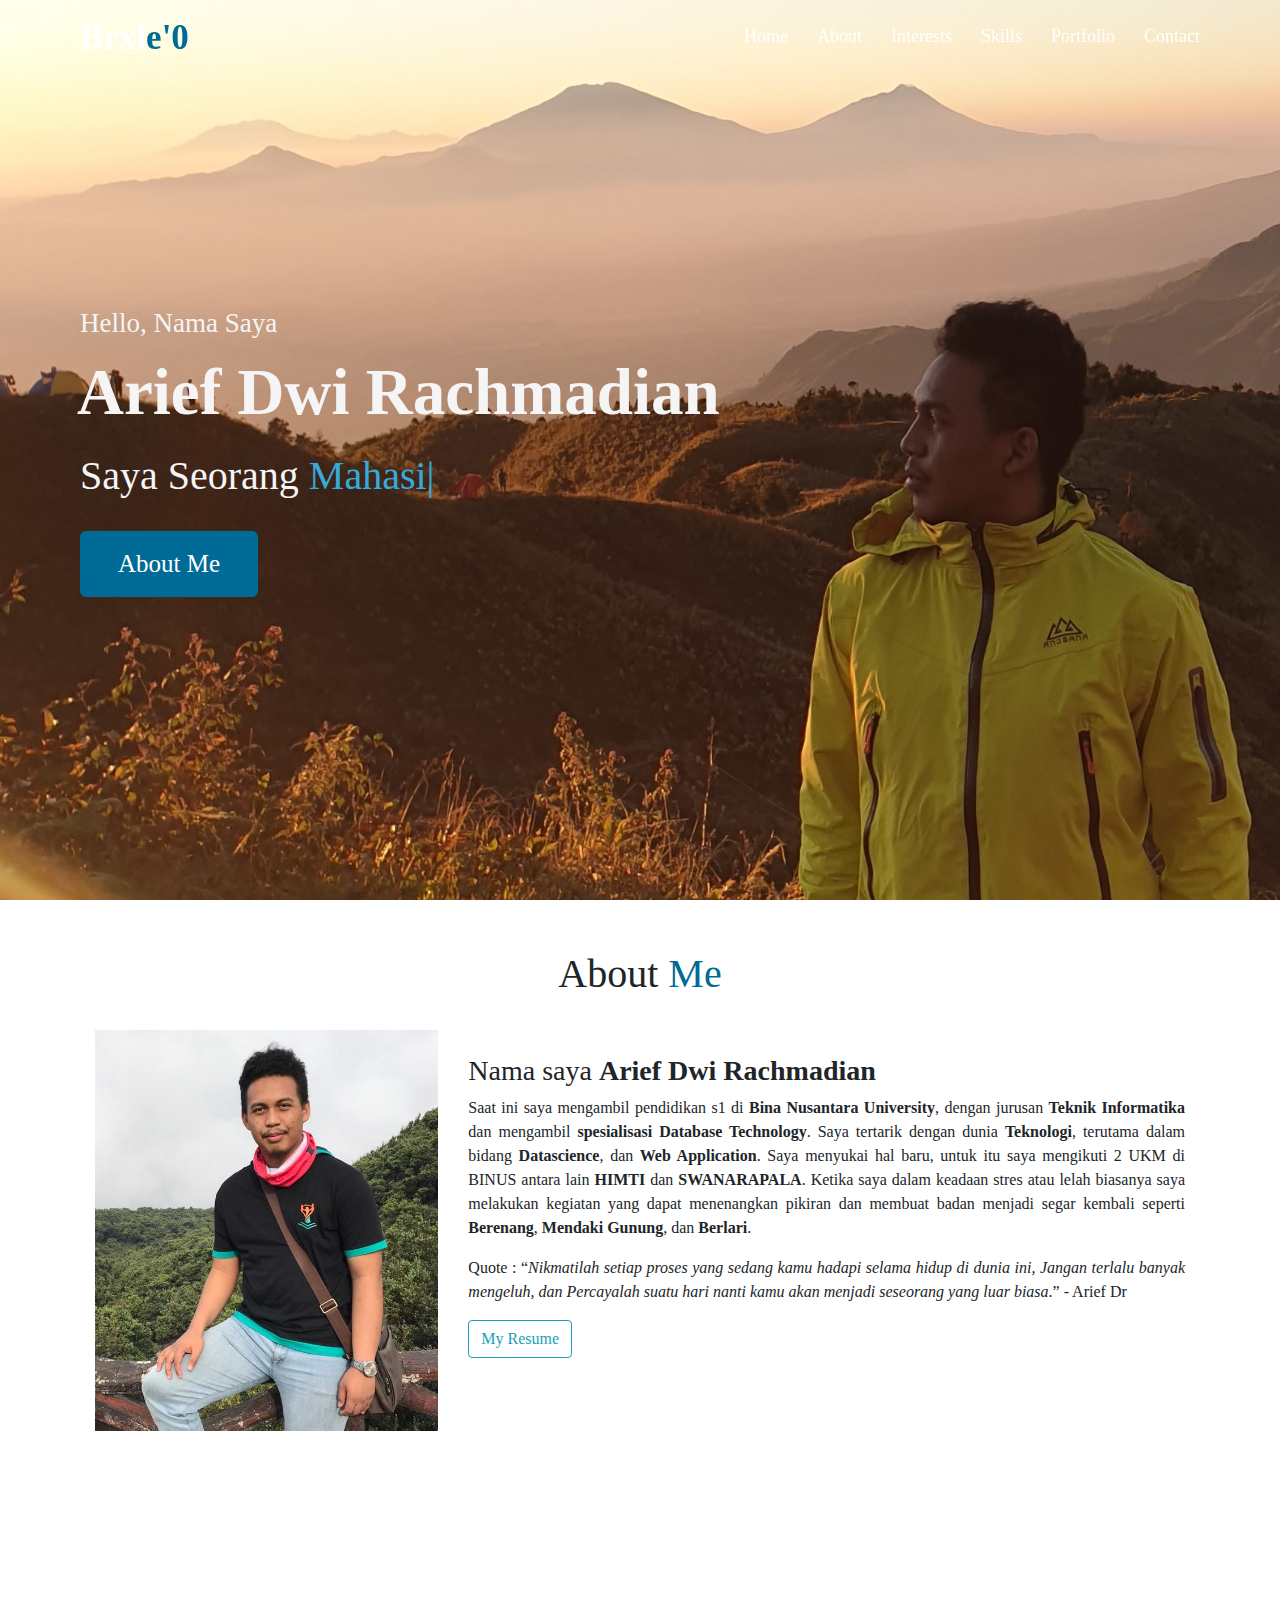
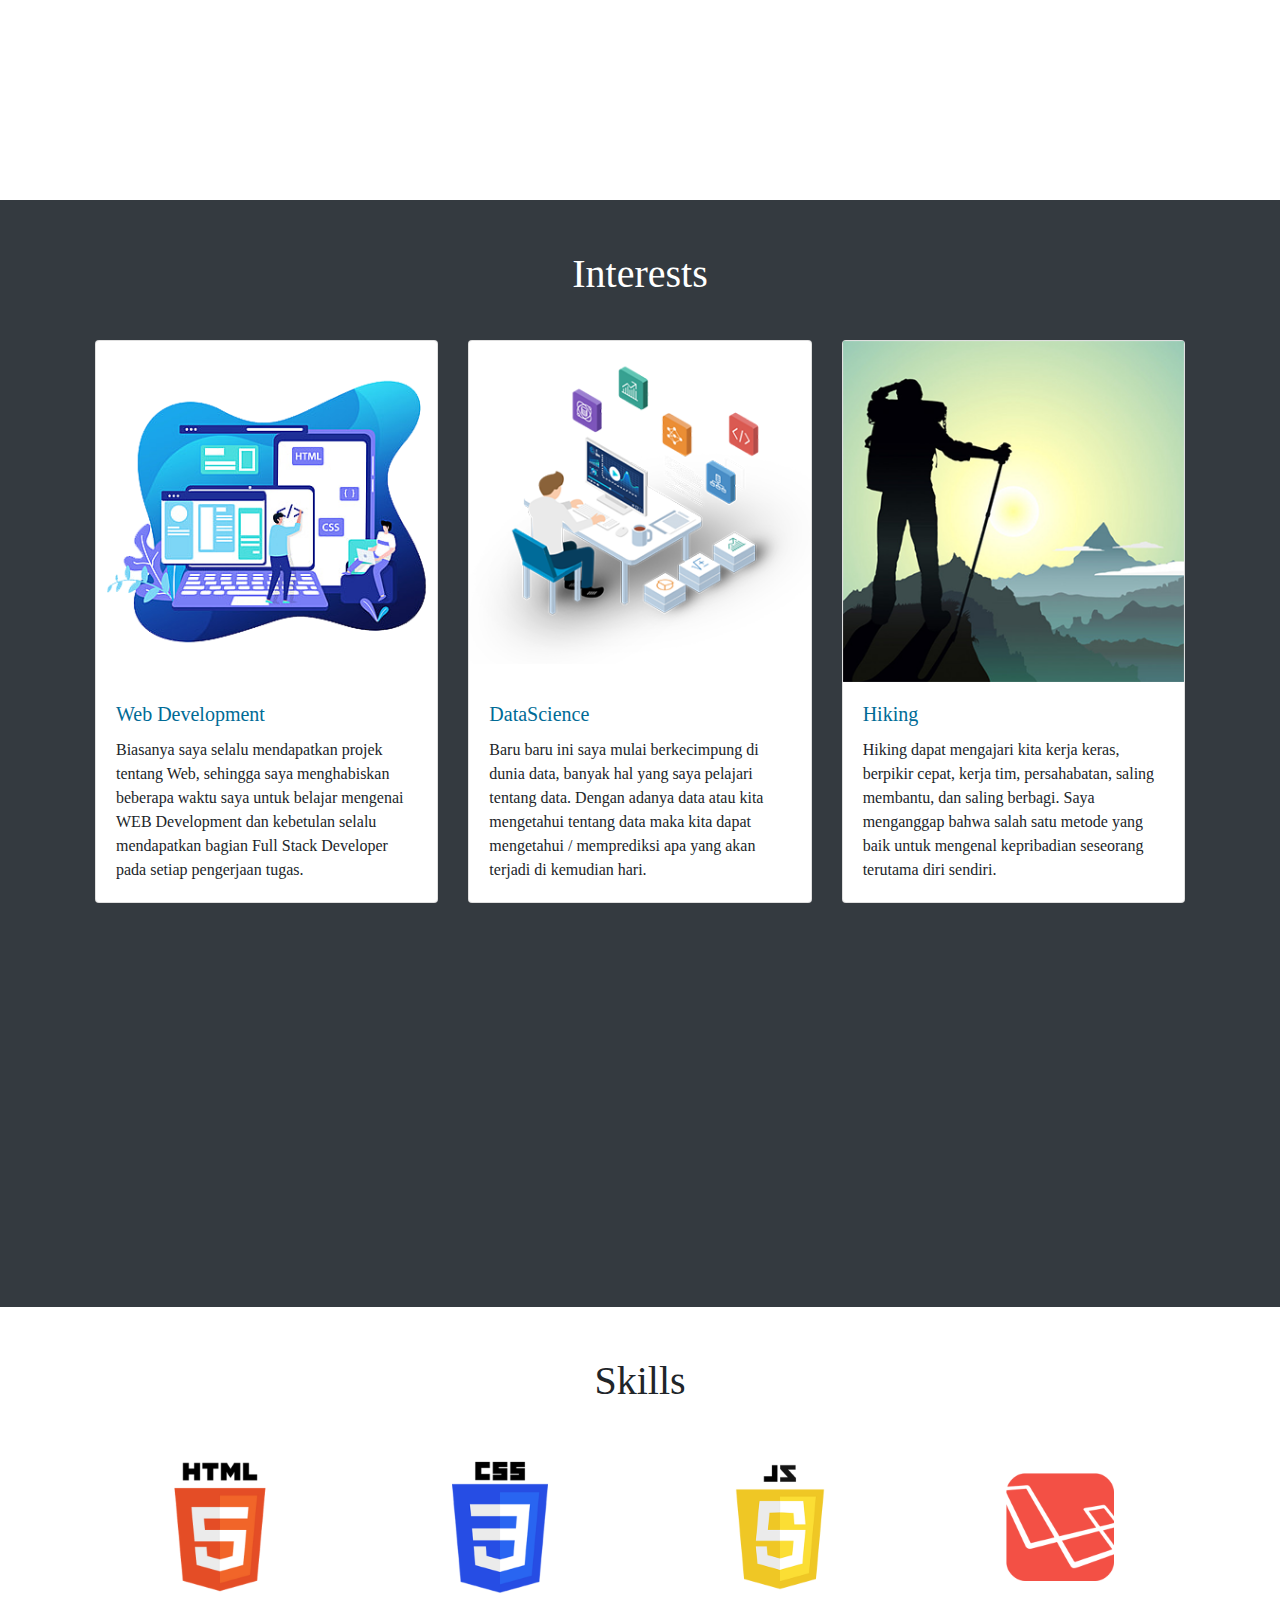
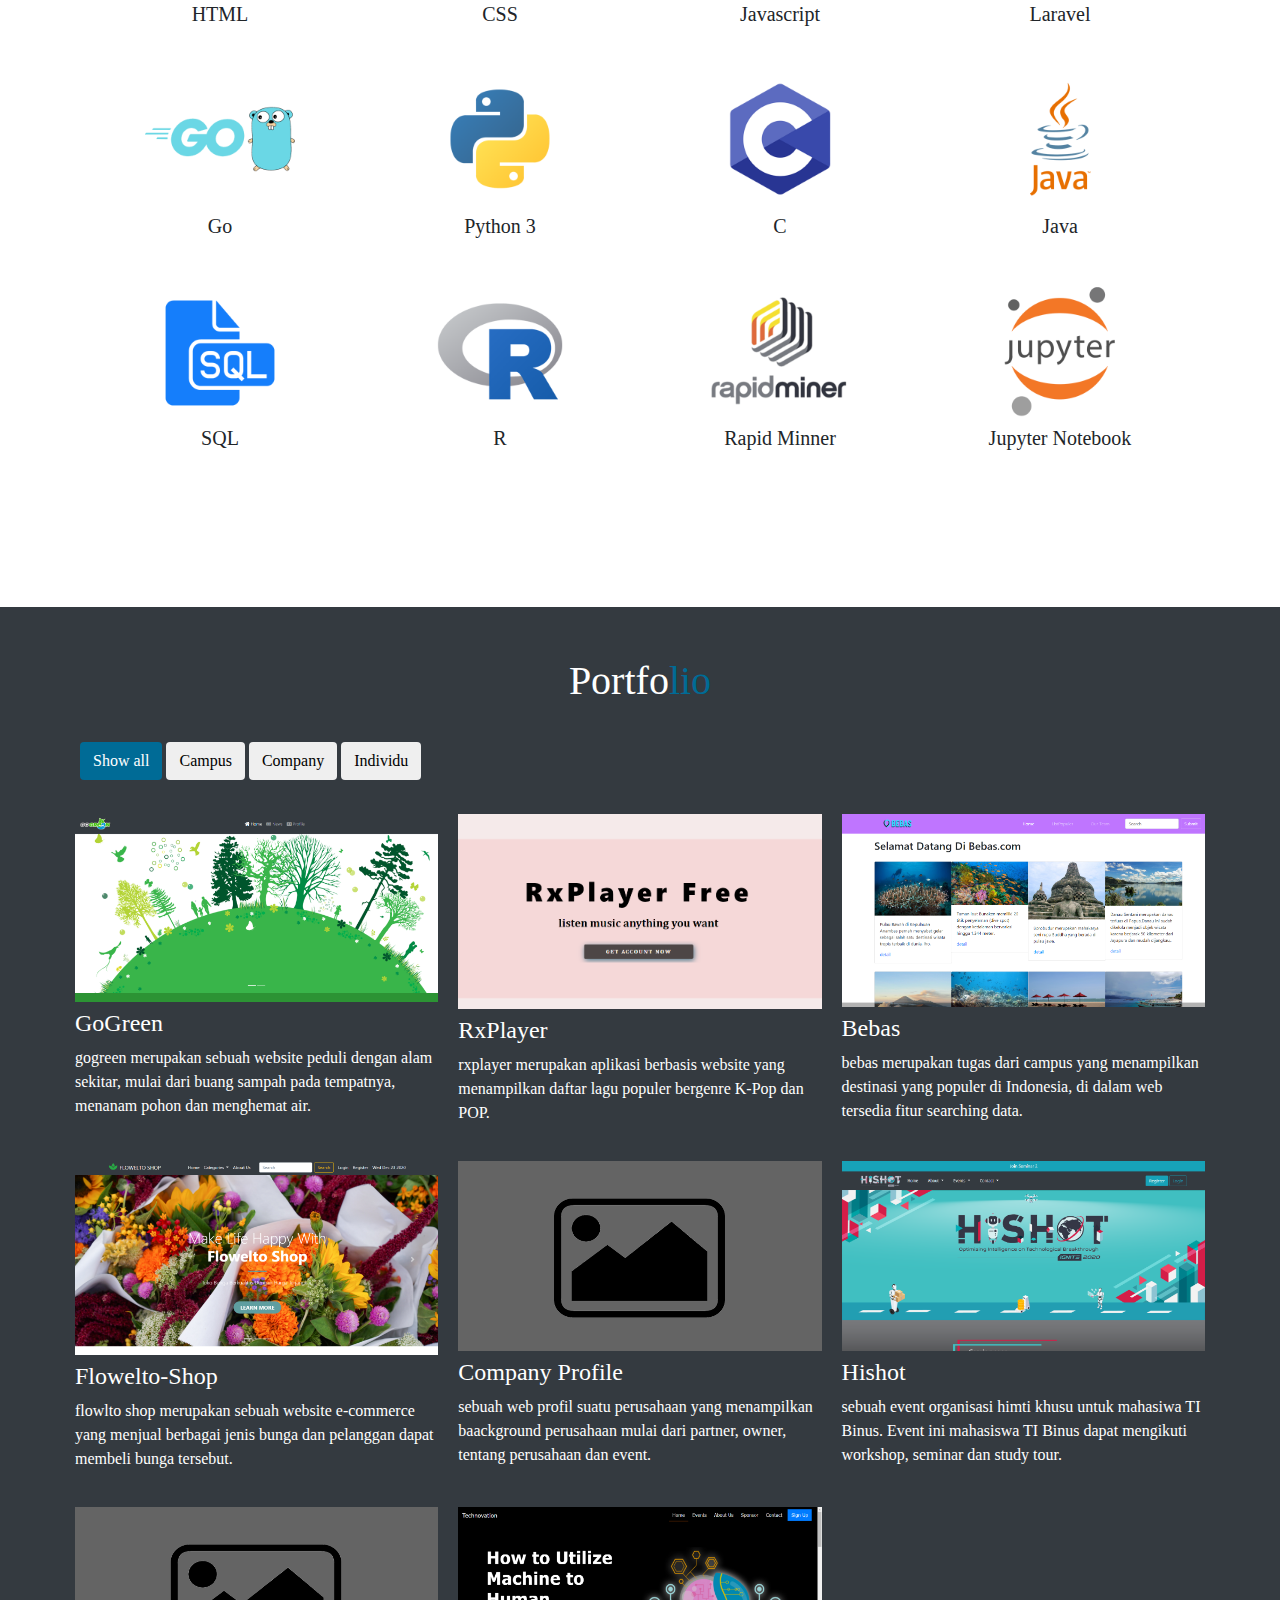
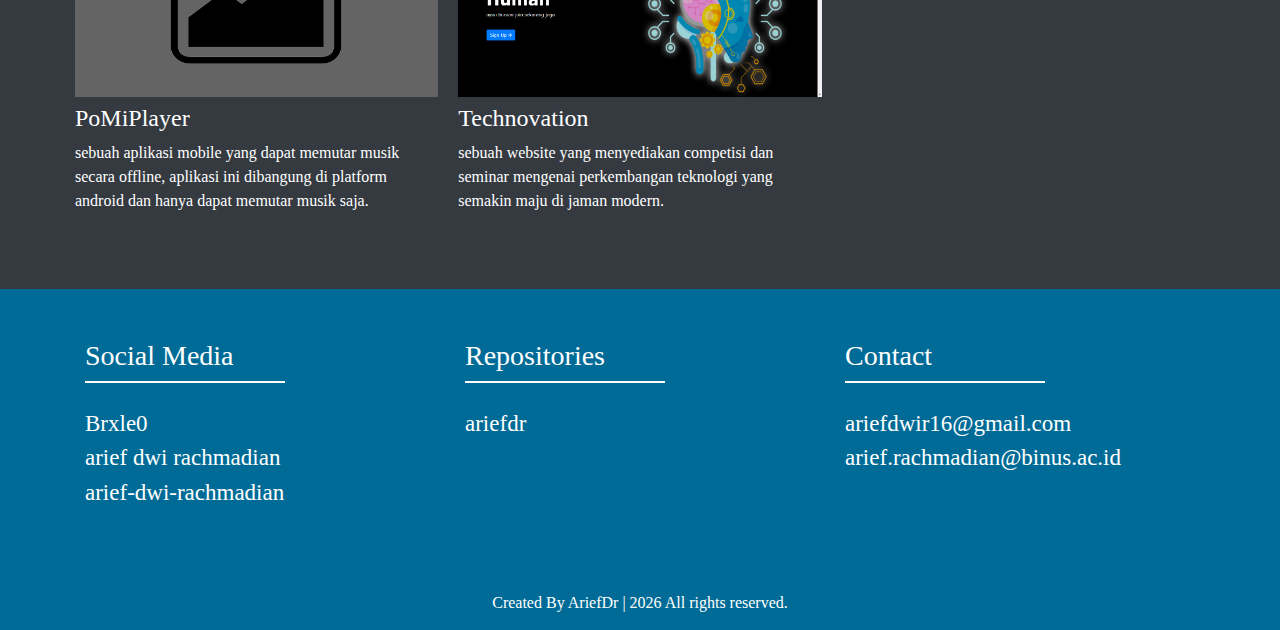
==== index.html @ 673d41cf "deleting phone number" ====
<!DOCTYPE html>
<!-- Created By CodingNepal -->
<html lang="id">

<head>
    <meta charset="UTF-8">
    <meta name="viewport" content="width=device-width, initial-scale=1.0">
    <!-- <link rel="icon" href="icon_path" type="image/icon type"> -->
    <title>Arief Dwi Rachmadian</title>
    <link rel="stylesheet" href="/asset/css/bootstrap.min.css">
    <link rel="stylesheet" href="https://cdnjs.cloudflare.com/ajax/libs/font-awesome/5.15.1/css/all.min.css"
        integrity="sha512-+4zCK9k+qNFUR5X+cKL9EIR+ZOhtIloNl9GIKS57V1MyNsYpYcUrUeQc9vNfzsWfV28IaLL3i96P9sdNyeRssA=="
        crossorigin="anonymous" />
    <link rel="stylesheet" href="/asset/css/style.css">
    <link rel="stylesheet" href="/asset/css/filterPortfolio.css">
</head>

<body>
    <div class="scroll-up-btn">
        <i class="fas fa-angle-up"></i>
    </div>
    <nav class="navbars">
        <div class="max-width">
            <div class="logo"><a href="">Brxl<span>e'0</span></a></div>
            <ul class="menu">
                <li><a href="#home" class="menu-btn page-scroll">Home</a></li>
                <li><a href="#about" class="menu-btn page-scroll">About</a></li>
                <li><a href="#gInterest" class="menu-btn page-scroll">Interests</a></li>
                <li><a href="#skills" class="menu-btn page-scroll">Skills</a></li>
                <li><a href="#portfolio" class="menu-btn page-scroll">Portfolio</a></li>
                <li><a href="#contact" class="menu-btn page-scroll">Contact</a></li>
            </ul>
            <div class="menu-btn">
                <i class="fas fa-bars"></i>
            </div>
        </div>
    </nav>

    <!-- home section start -->
    <section class="home" id="home">
        <div class="max-width">
            <div class="home-content">
                <div class="text-1">Hello, Nama Saya</div>
                <div class="text-2">Arief Dwi Rachmadian</div>
                <div class="text-3">Saya Seorang <span class="typing"></span></div>
                <a href="#about" class="page-scroll">About Me</a>
            </div>
        </div>
    </section>
    <section class="aboutMe" id="about">
        <div class="max-width">
            <h1 class="text-center">About <span style="color: rgb(0, 107, 150);">Me</span></h1><br>
            <div class="container">
                <div class="row">
                    <div class="col-lg-4 text-center">
                        <img src="/asset/img/photo.jpg" class="img-fluid" alt="Responsive image" width="400">
                    </div>
                    <div class="col-lg-8"><br>
                        <h3 class="text-3">Nama saya <b>Arief Dwi Rachmadian</b></h3>
                        <p class="text-justify">
                            Saat ini saya mengambil pendidikan s1 di <b>Bina Nusantara University</b>, dengan jurusan
                            <b>Teknik Informatika</b> dan mengambil <b>spesialisasi Database Technology</b>. Saya
                            tertarik dengan dunia <b>Teknologi</b>, terutama dalam bidang <b>Datascience</b>,
                            dan<b> Web Application</b>. Saya menyukai hal baru, untuk itu saya mengikuti 2 UKM di BINUS
                            antara
                            lain <b>HIMTI</b> dan <b>SWANARAPALA</b>. Ketika saya dalam keadaan stres atau lelah
                            biasanya
                            saya melakukan kegiatan yang dapat menenangkan pikiran dan membuat badan menjadi segar
                            kembali
                            seperti <b>Berenang</b>, <b>Mendaki Gunung</b>, dan <b>Berlari</b>.

                        </p>
                        <p class="text-justify">
                            Quote : <q><i>Nikmatilah setiap proses yang sedang kamu hadapi selama hidup di dunia ini,
                                    Jangan terlalu banyak mengeluh, dan Percayalah suatu hari nanti kamu akan menjadi
                                    seseorang yang luar biasa</i>.</q> - Arief Dr
                        </p>
                        <a href="/Arief-Dwi-Rachmadian-RESUME.pdf" target="_blank" class="btn btn-outline-info">My
                            Resume</a>
                    </div>
                </div>
            </div>
        </div>
    </section>
    <section class="services bg-dark" id="gInterest">
        <div class="max-width">
            <div class="container">
                <h1 class="text-center text-white">Interests</h1> <br>
                <div class="row justify-content-md-center">
                    <div class="col-sm-4" style="margin: 10px 0px;">
                        <div class="card">
                            <img src="/asset/img/webDevelopment.png" alt="webDevelopment">
                            <div class="card-body">
                                <h5 class="card-title" style="color: #006B96;">Web Development</h5>
                                <p class="card-text">Biasanya saya selalu mendapatkan projek tentang Web, sehingga saya
                                    menghabiskan
                                    beberapa waktu saya untuk belajar mengenai WEB Development dan kebetulan selalu
                                    mendapatkan bagian Full Stack Developer pada setiap pengerjaan tugas.</p>
                            </div>
                        </div>
                    </div>
                    <div class="col-sm-4" style="margin: 10px 0px;">
                        <div class="card">
                            <img src="/asset/img/datascience.png" alt="datascience">
                            <div class="card-body">
                                <h5 class="card-title" style="color: #006B96;">DataScience</h5>
                                <p class="card-text">Baru baru ini saya mulai berkecimpung di dunia data, banyak hal
                                    yang saya pelajari
                                    tentang data. Dengan adanya data atau kita mengetahui tentang data maka kita dapat
                                    mengetahui / memprediksi apa yang akan terjadi di kemudian hari.</p>
                            </div>
                        </div>
                    </div>
                    <div class="col-sm-4" style="margin: 10px 0px;">
                        <div class="card">
                            <img src="/asset/img/hikking.png" alt="hikking">
                            <div class="card-body">
                                <h5 class="card-title" style="color: #006B96;">Hiking</h5>
                                <p class="card-text">Hiking dapat mengajari kita kerja keras, berpikir cepat, kerja tim,
                                    persahabatan,
                                    saling membantu, dan saling berbagi. Saya menganggap bahwa salah satu metode yang
                                    baik untuk mengenal kepribadian seseorang terutama diri sendiri.</p>
                            </div>
                        </div>
                    </div>
                </div>
            </div>
        </div>
    </section>
    <section id="skills">
        <div class="max-width">
            <div class="container">
                <h1 class="text-center">Skills</h1> <br>
                <div class="row justify-content-md-center">
                    <div class="col-sm-3" style="margin: 15px 0">
                        <div class="text-center codeSkill">
                            <img src="/asset/img/html5.png" alt="html5" width="150">
                            <h5>HTML</h5>
                        </div>
                    </div>
                    <div class="col-sm-3" style="margin: 15px 0;">
                        <div class="text-center codeSkill">
                            <img src="/asset/img/css3.png" alt="css" width="150">
                            <h5>CSS</h5>
                        </div>
                    </div>
                    <div class="col-sm-3" style="margin: 15px 0;">
                        <div class="text-center codeSkill">
                            <img src="/asset/img/js5.png" alt="js" width="150">
                            <h5>Javascript</h5>
                        </div>
                    </div>
                    <div class="col-sm-3" style="margin: 15px 0;">
                        <div class="text-center codeSkill">
                            <img src="/asset/img/laravel.png" alt="laravel" width="150">
                            <h5>Laravel</h5>
                        </div>
                    </div>

                    <br>
                    <div class="col-sm-3" style="margin: 15px 0;">
                        <div class="text-center codeSkill">
                            <img src="asset/img/Golang.png" alt="golang" width="150">
                            <h5>Go</h5>
                        </div>
                    </div>
                    <div class="col-sm-3" style="margin: 15px 0;">
                        <div class="text-center codeSkill">
                            <img src="/asset/img/python.png" alt="pyhton" width="150">
                            <h5>Python 3</h5>
                        </div>
                    </div>
                    <div class="col-sm-3" style="margin: 15px 0;">
                        <div class="text-center codeSkill">
                            <img src="/asset/img/c-programming.png" alt="C" width="150">
                            <h5>C</h5>
                        </div>
                    </div>
                    <div class="col-sm-3" style="margin: 15px 0;">
                        <div class="text-center codeSkill">
                            <img src="/asset/img/java.png" alt="java" width="150">
                            <h5>Java</h5>
                        </div>
                    </div>
                    <div class="col-sm-3" style="margin: 15px 0;">
                        <div class="text-center codeSkill">
                            <img src="/asset/img/sql.png" alt="SQL" width="150">
                            <h5>SQL</h5>
                        </div>
                    </div>
                    <div class="col-sm-3" style="margin: 15px 0;">
                        <div class="text-center codeSkill">
                            <img src="/asset/img/Rprogramming.png" alt="Rprogramming" width="150">
                            <h5>R</h5>
                        </div>
                    </div>
                    <div class="col-sm-3" style="margin: 15px 0;">
                        <div class="text-center codeSkill">
                            <img src="/asset/img/rapidminner.png" alt="Rapid Minner" width="150">
                            <h5>Rapid Minner</h5>
                        </div>
                    </div>
                    <div class="col-sm-3" style="margin: 15px 0;">
                        <div class="text-center codeSkill">
                            <img src="/asset/img/jupyter-notebook.png" alt="Jupyter Notebook" width="150">
                            <h5>Jupyter Notebook</h5>
                        </div>
                    </div>
                </div>
            </div>
        </div>
    </section>
    <section id="portfolio" class="bg-dark">
        <div class="max-width">
            <h1 class="text-center text-white">Portfo<span style="color: rgb(0, 107, 150);">lio</span></h1><br>
            <div id="myBtnContainer">
                <button class="btn btnPortfolio act" onclick="filterSelection('all')"> Show all</button>
                <button class="btn btnPortfolio" onclick="filterSelection('campus')"> Campus</button>
                <button class="btn btnPortfolio" onclick="filterSelection('company')"> Company</button>
                <button class="btn btnPortfolio" onclick="filterSelection('individu')"> Individu</button>
            </div> <br>
            <div class="row">
                <div class="column campus">
                    <div class="content">
                        <a href="https://ariefdr.github.io/blogGogreen/" target="_blank">
                            <img src="/asset/img/goGreen.png" alt="goGreen" style="width:100%">
                        </a>
                        <h4>GoGreen</h4>
                        <p>gogreen merupakan sebuah website peduli dengan alam sekitar, mulai dari buang sampah pada
                            tempatnya, menanam pohon dan menghemat air.</p>
                    </div>
                </div>
                <div class="column campus">
                    <div class="content">
                        <a href="https://ariefdr.github.io/rxPlayer/" target="_blank">
                            <img src="/asset/img/rxPlayer.png" alt="RxPlayer" style="width:100%">
                        </a>
                        <h4>RxPlayer</h4>
                        <p>rxplayer merupakan aplikasi berbasis website yang menampilkan daftar lagu populer bergenre
                            K-Pop dan POP.</p>
                    </div>
                </div>
                <div class="column campus">
                    <div class="content">
                        <img src="/asset/img/bebas.png" alt="Bebas" style="width:100%">
                        <h4>Bebas</h4>
                        <p>bebas merupakan tugas dari campus yang menampilkan destinasi yang populer di Indonesia, di
                            dalam web tersedia fitur searching data.</p>
                    </div>
                </div>
                <div class="column campus">
                    <div class="content">
                        <img src="/asset/img/Flowelto-Shop.png" alt="Flowelto-Shop" style="width:100%">
                        <h4>Flowelto-Shop</h4>
                        <p>flowlto shop merupakan sebuah website e-commerce yang menjual berbagai jenis bunga dan
                            pelanggan dapat membeli bunga tersebut.</p>
                    </div>
                </div>

                <div class="column company">
                    <div class="content">
                        <img src="/asset/img/blankPict.png" alt="company profile" style="width:100%" height="190">
                        <h4>Company Profile</h4>
                        <p>sebuah web profil suatu perusahaan yang menampilkan baackground perusahaan mulai dari
                            partner, owner, tentang perusahaan dan event.</p>
                    </div>
                </div>

                <div class="column individu">
                    <div class="content">
                        <a href="https://hishot.himti.or.id/" target="_blank">
                            <img src="asset/img/hishot.png" alt="hishot" style="width:100%" height="190">
                        </a>
                        <h4>Hishot</h4>
                        <p>sebuah event organisasi himti khusu untuk mahasiwa TI Binus. Event ini mahasiswa TI Binus
                            dapat mengikuti workshop, seminar dan study tour.

                        </p>
                    </div>
                </div>
                <div class="column individu">
                    <div class="content">
                        <img src="asset/img/blankPict.png" alt="PomiPlayer" style="width:100%" height="190">
                        <h4>PoMiPlayer</h4>
                        <p>sebuah aplikasi mobile yang dapat memutar musik secara offline, aplikasi ini dibangung di
                            platform android dan hanya dapat memutar musik saja.</p>
                    </div>
                </div>
                <div class="column individu">
                    <div class="content">
                        <img src="asset/img/technovation.png" alt="Tecnovation" style="width:100%" height="190">
                        <h4>Technovation</h4>
                        <p>sebuah website yang menyediakan competisi dan seminar mengenai perkembangan teknologi yang
                            semakin maju di jaman modern.

                        </p>
                    </div>
                </div>
                <!-- END GRID -->
            </div>
        </div>
    </section>
    <section id="contact" style=" min-height: 10vh; background-color: #006B96;">
        <div class="container">
            <div class="row justify-content-md-center">
                <div class="col-lg-4">
                    <div class="garisBawah">
                        <h3 class="text-white">Social Media</h3>
                    </div><br>
                    <div class="text-justify" style="width: 300px;">
                        <ul class="list-unstyled">
                            <li style="font-size: 23px;"><a href="https://instagram.com/brxle0" target="_blank"
                                    style="text-decoration: none;"><i class="fab fa-instagram"></i> Brxle0</a></li>
                            <li style="font-size: 23px;"><a href="https://web.facebook.com/Arief06162000/"
                                    target="_blank" style="text-decoration: none;"><i
                                        class="fab fa-facebook-square"></i> arief dwi rachmadian</a></li>
                            <li style="font-size: 23px;"><a
                                    href="https://www.linkedin.com/in/arief-dwi-rachmadian-ba2719152/" target="_blank"
                                    style="text-decoration: none;"><i class="fab fa-linkedin-in"></i>
                                    arief-dwi-rachmadian</a></li>
                        </ul>
                    </div>
                </div>
                <div class="col-lg-4">
                    <div class="garisBawah">
                        <h3 class="text-white">Repositories</h3>
                    </div><br>
                    <div class="text-justify" style="width: 200px;">
                        <ul class="list-unstyled">
                            <li style="font-size: 23px;"><a href="https://github.com/ariefdr" target="_blank"
                                    style="text-decoration: none;"><i class="fab fa-github"></i> ariefdr</a></li>
                        </ul>
                    </div>
                </div>
                <div class="col-lg-4">
                    <div class="garisBawah">
                        <h3 class="text-white">Contact</h3>
                    </div><br>
                    <div class="text-justify">
                        <ul class="list-unstyled">
                            <li style="font-size: 23px;"><a href="" style="text-decoration: none;"><i
                                        class="fa fa-envelope"></i> ariefdwir16@gmail.com</a></li>
                            <li style="font-size: 23px;"><a href="" style="text-decoration: none;"><i
                                        class="fa fa-envelope"></i> arief.rachmadian@binus.ac.id</a></li>
                        </ul>
                    </div>
                </div>
            </div>
        </div>
    </section>
    <!-- footer section start -->
    <footer>
        <span>Created By AriefDr | <span class="far fa-copyright"></span> <span id="year"></span> All rights
            reserved.</span>
    </footer>
    <script src="/asset/js/jquery.min.js"></script>
    <script src="/asset/js/popper.min.js"></script>
    <script src="/asset/js/bootstrap.min.js"></script>
    <script src="asset/js/filterPortfolio.js"></script>
    <script src="/asset/js/typed.min.js"></script>
    <script src="/asset/js/script.js"></script>
    <script>
        //curr year
        var date = new Date();
        var year = date.getFullYear();
        document.getElementById("year").innerHTML = year;
    </script>
</body>

</html>
---- asset/css/style.css ----
* {
    margin: 0;
    padding: 0;
    box-sizing: border-box;
    text-decoration: none;
    font-family: Cambria;
}

html {
    font-family: Cambria;
}

.garisBawah {
    border-bottom: 2px solid white;
    width: 200px;
}

/* custom scroll bar */
::-webkit-scrollbar {
    width: 10px;
}

::-webkit-scrollbar-track {
    background: #f1f1f1;
}

::-webkit-scrollbar-thumb {
    background: #888;
}

::-webkit-scrollbar-thumb:hover {
    background: #555;
}

/* all similar content styling codes */
section {
    padding: 50px 0;
    min-height: 100vh;
}

.max-width {
    max-width: 1300px;
    padding: 0 80px;
    margin: auto;
}


/* navbar styling */
.navbars {
    position: fixed;
    width: 100%;
    z-index: 999;
    padding: 10px 0;
    font-family: 'Ubuntu', sans-serif;
    transition: all 0.3s ease;
}

.navbars.stickys {
    padding: 15px 0;
    background: rgb(0, 107, 150);
}

.navbars .max-width {
    display: flex;
    align-items: center;
    justify-content: space-between;
}

.navbars .logo a {
    color: #fff;
    font-size: 35px;
    font-weight: 600;
    text-decoration: none;
}

.navbars .logo a span {
    color: rgb(0, 107, 150);
    transition: all 0.3s ease;
}

.navbars.stickys .logo a span {
    color: #fff;
}

.navbars .menu li {
    list-style: none;
    display: inline-block;
}

.navbars .menu li a {
    display: block;
    padding-top: 13px;
    color: #fff;
    font-size: 18px;
    font-weight: 500;
    margin-left: 25px;
    transition: color 0.3s ease;
    text-decoration: none;
}

.navbars .menu li a:hover {
    color: rgb(54, 170, 216);
}

.navbars.stickys .menu li a:hover {
    color: #fff;
}

/* menu btn styling */
.menu-btn {
    color: #fff;
    font-size: 23px;
    cursor: pointer;
    display: none;
}

.scroll-up-btn {
    position: fixed;
    height: 45px;
    width: 42px;
    background: rgb(0, 107, 150);
    right: 30px;
    bottom: 10px;
    text-align: center;
    line-height: 45px;
    color: #fff;
    z-index: 9999;
    font-size: 30px;
    border-radius: 6px;
    border-bottom-width: 2px;
    cursor: pointer;
    opacity: 0;
    pointer-events: none;
    transition: all 0.3s ease;
}

.scroll-up-btn.show {
    bottom: 30px;
    opacity: 1;
    pointer-events: auto;
}

.scroll-up-btn:hover {
    filter: brightness(90%);
}


/* home section styling */
.home {
    display: flex;
    background: url('/asset/img/bannerMyPhoto.jpg') center no-repeat;
    height: 100vh;
    color: whitesmoke;
    min-height: 500px;
    background-size: cover;
    background-attachment: fixed;
    font-family: 'Ubuntu', sans-serif;
}

.home .max-width {
    margin: auto 0 auto 30px;
}

.home .home-content .text-1 {
    font-size: 27px;
    font-weight: 500;
}

.home .home-content .text-2 {
    font-size: 65px;
    font-weight: 600;
    margin-left: -3px;
}

.home .home-content .text-3 {
    font-size: 40px;
    margin: 5px 0;
    font-weight: 500;
}

.home .home-content .text-3 span {
    color: rgb(54, 170, 216);
    font-weight: 500;
}

.home .home-content a {
    display: inline-block;
    background: rgb(0, 107, 150);
    color: #fff;
    font-size: 25px;
    padding: 12px 36px;
    margin-top: 20px;
    font-weight: 400;
    border-radius: 6px;
    border: 2px solid rgb(0, 107, 150);
    transition: all 0.3s ease;
    text-decoration: none;
}

.home .home-content a:hover {
    color: rgb(54, 170, 216);
    background: none;
}

.btn-outline-primary {
    margin: 0 5px;
}

.title {
    color: white;
}

#gInterest {
    min-height: 123vh;
}

.card:hover {
    box-shadow: 0 8px 17px 0 rgba(0, 0, 0, 0.2), 0 6px 20px 0 rgba(0, 0, 0, 0.19);
}

.codeSkill {
    transition: transform .2s;
}

.codeSkill:hover {
    -ms-transform: scale(1.3);
    /* IE 9 */
    -webkit-transform: scale(1.3);
    /* Safari 3-8 */
    transform: scale(1.3);
}

ul li a {
    color: white;
}

ul li a:hover {
    color: rgb(241, 221, 221);
}

.content h4 {
    margin-top: 7px;
}

.btnPortfolio {
    margin-top: 5px;
}

/* footer section styling */
footer {
    background: #006B96;
    padding: 15px 23px;
    color: #fff;
    text-align: center;
}

/* responsive media query start */
@media (max-width: 1300px) {
    .home .max-width {
        margin-left: 0px;
    }
}

@media (max-width: 991px) {
    .home .home-content .text-2 {
        font-size: 60px;
    }

    .home .home-content .text-3 {
        font-size: 37px;
    }

    .max-width {
        padding: 0 50px;
    }

}

@media (max-width: 947px) {
    .menu-btn {
        display: block;
        z-index: 999;
    }


    .menu-btn i.active:before {
        content: "\f00d";
    }

    .navbars .menu {
        position: fixed;
        height: 100vh;
        width: 100%;
        left: -100%;
        top: 0;
        background: #111;
        text-align: center;
        padding-top: 80px;
        transition: all 0.3s ease;
    }

    .navbars .menu.active {
        left: 0;
    }

    .navbars .menu li {
        display: block;
    }

    .navbars .menu li a {
        display: inline-block;
        margin: 20px 0;
        font-size: 25px;
    }

    .home .home-content .text-1 {
        font-size: 30px;
    }

    .home .home-content .text-2 {
        font-size: 59px;
    }

    .home .home-content .text-3 {
        font-size: 34px;
    }

    .home .home-content a {
        font-size: 23px;
        padding: 10px 30px;
    }

    .max-width {
        max-width: 930px;
    }


}

@media (max-width: 768px) {

    .codeSkill img {
        width: 100px;
    }
}

@media (max-width: 690px) {
    .max-width {
        padding: 0 23px;
    }

    .home .home-content .text-1 {
        font-size: 25px;
    }

    .home .home-content .text-2 {
        font-size: 43px;
    }

    .home .home-content .text-3 {
        font-size: 28px;
    }

    .home .home-content a {
        font-size: 20px;
    }
}

@media(max-width: 576px) {
    .col-sm-3 {
        width: 50%;
    }

    .codeSkill img {
        width: 90px;
    }
}

@media (max-width: 500px) {
    .home .home-content .text-1 {
        font-size: 28px;
    }

    .home .home-content .text-2 {
        font-size: 39px;
    }

    .home .home-content .text-3 {
        font-size: 24px;
    }

    .scroll-up-btn {
        right: 15px;
        bottom: 15px;
        height: 38px;
        width: 35px;
        font-size: 23px;
        line-height: 38px;
    }

    ul li a {
        color: white;
        font-size: 20px;
    }
}
---- asset/css/filterPortfolio.css ----
.column {
    float: left;
    width: 33.33%;
    display: none;
}

.row:after {
    content: "";
    display: table;
    clear: both;
}

.content {
    background-color: #343A40;
    padding: 10px;
    color: white;
}

.show {
    display: block;
}

.btn:hover {
    background-color: #ddd;
}

.btn.act {
    background-color: #006B96;
    color: white;
}


@media (max-width: 690px) {
    .column {
        width: 50%;
    }
}

@media (max-width: 470px) {
    .column {
        margin: auto;
        width: 80%;
    }

}
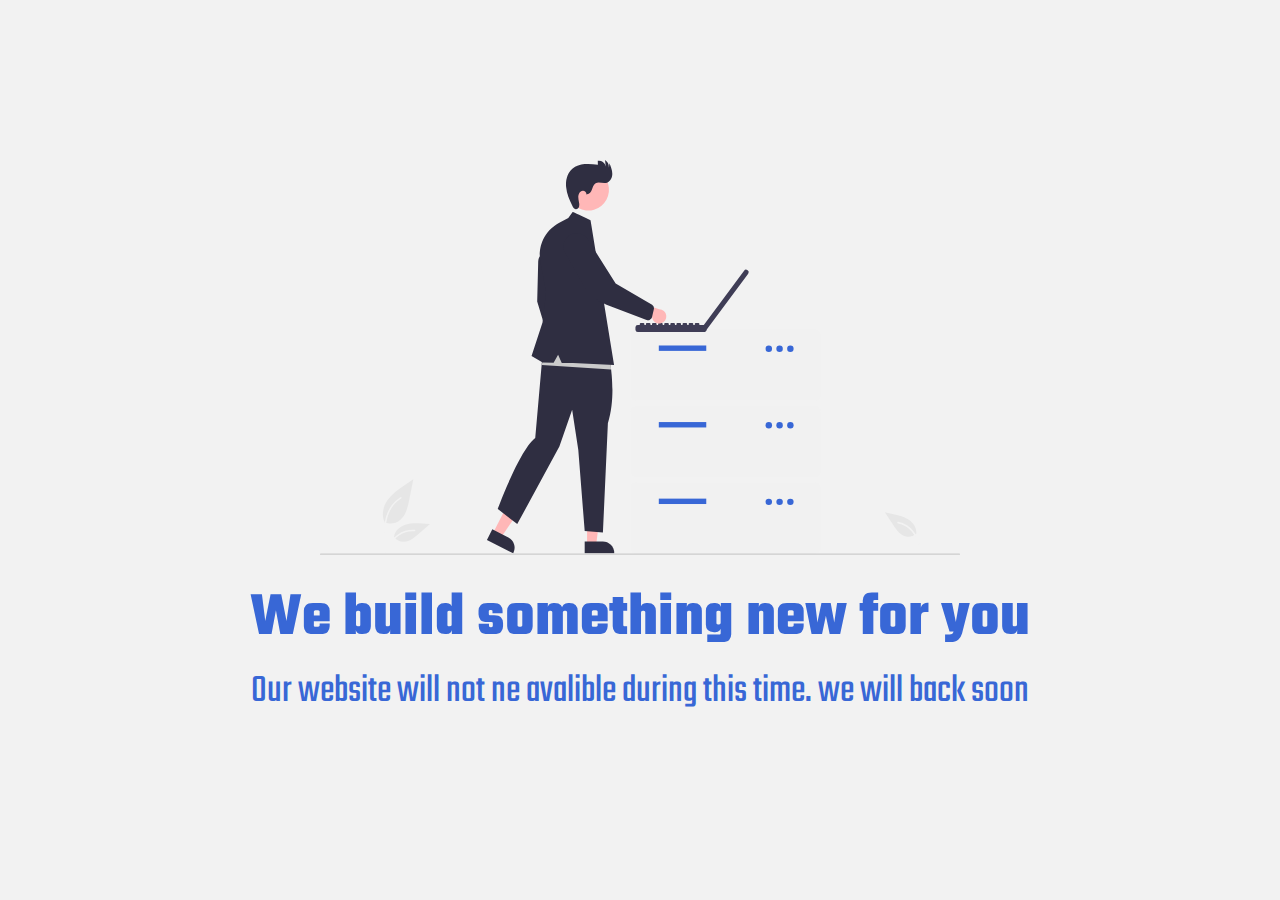
==== commit d70a0418: "Set  website to maintenance" ====
--- a/index.html
+++ b/index.html
@@ -1,370 +1,105 @@
 <!DOCTYPE html>
-<!-- Created By CodingNepal -->
-<html lang="id">
+<html>
 
 <head>
-    <meta charset="UTF-8">
-    <meta name="viewport" content="width=device-width, initial-scale=1.0">
-    <!-- <link rel="icon" href="icon_path" type="image/icon type"> -->
-    <title>Arief Dwi Rachmadian</title>
-    <link rel="stylesheet" href="/asset/css/bootstrap.min.css">
-    <link rel="stylesheet" href="https://cdnjs.cloudflare.com/ajax/libs/font-awesome/5.15.1/css/all.min.css"
-        integrity="sha512-+4zCK9k+qNFUR5X+cKL9EIR+ZOhtIloNl9GIKS57V1MyNsYpYcUrUeQc9vNfzsWfV28IaLL3i96P9sdNyeRssA=="
-        crossorigin="anonymous" />
-    <link rel="stylesheet" href="/asset/css/style.css">
-    <link rel="stylesheet" href="/asset/css/filterPortfolio.css">
+    <title>Website Under Maintenance</title>
+    <meta charset="utf-8">
+    <meta name="viewport" content="width=device-width, initial-scale=1">
+    <link href="https://fonts.googleapis.com/css?family=Teko" rel="stylesheet">
+    <style type="text/css">
+        body {
+            font-family: 'Teko', sans-serif;
+            background-color: #f2f2f2;
+            margin: 0px;
+        }
+
+        section {
+            text-align: center;
+            height: 100vh;
+            width: 100%;
+            display: flex;
+            align-items: center;
+            justify-content: center;
+            flex-direction: column;
+        }
+
+        h2,
+        p {
+            color: #3867d6;
+            margin: 0px;
+        }
+
+        h2 {
+            font-size: 62px;
+            padding-top: 20px;
+        }
+
+        p {
+            font-size: 40px;
+            padding-bottom: 20px;
+        }
+
+        img {
+            max-width: 50%;
+        }
+
+        a {
+            background: #3867d6;
+            border-radius: 4px;
+            outline: none;
+            border: 0px;
+            color: #fff;
+            font-size: 34px;
+            cursor: pointer;
+            text-decoration: none;
+            padding: 5px 25px;
+        }
+
+        a:hover {
+            background-color: #1d56de;
+        }
+
+        @media(max-width: 625px) {
+            h2 {
+                font-size: 50px;
+            }
+
+            p {
+                font-size: 30px;
+            }
+
+            img {
+                max-width: 100%;
+            }
+        }
+
+        @media(max-width: 492px) {
+            h2 {
+                font-size: 30px;
+            }
+
+            a {
+                font-size: 25px;
+            }
+
+            p {
+                font-size: 25px;
+                line-height: 26px;
+            }
+
+            img {
+                max-width: 100%;
+            }
+        }
+    </style>
 </head>
 
 <body>
-    <div class="scroll-up-btn">
-        <i class="fas fa-angle-up"></i>
-    </div>
-    <nav class="navbars">
-        <div class="max-width">
-            <div class="logo"><a href="">Brxl<span>e'0</span></a></div>
-            <ul class="menu">
-                <li><a href="#home" class="menu-btn page-scroll">Home</a></li>
-                <li><a href="#about" class="menu-btn page-scroll">About</a></li>
-                <li><a href="#gInterest" class="menu-btn page-scroll">Interests</a></li>
-                <li><a href="#skills" class="menu-btn page-scroll">Skills</a></li>
-                <li><a href="#portfolio" class="menu-btn page-scroll">Portfolio</a></li>
-                <li><a href="#contact" class="menu-btn page-scroll">Contact</a></li>
-            </ul>
-            <div class="menu-btn">
-                <i class="fas fa-bars"></i>
-            </div>
-        </div>
-    </nav>
-
-    <!-- home section start -->
-    <section class="home" id="home">
-        <div class="max-width">
-            <div class="home-content">
-                <div class="text-1">Hello, Nama Saya</div>
-                <div class="text-2">Arief Dwi Rachmadian</div>
-                <div class="text-3">Saya Seorang <span class="typing"></span></div>
-                <a href="#about" class="page-scroll">About Me</a>
-            </div>
-        </div>
+    <section>
+        <img src="./asset/img/Maintenance.svg">
+        <h2>We build something new for you</h2>
+        <p>Our website will not ne avalible during this time. we will back soon</p>
     </section>
-    <section class="aboutMe" id="about">
-        <div class="max-width">
-            <h1 class="text-center">About <span style="color: rgb(0, 107, 150);">Me</span></h1><br>
-            <div class="container">
-                <div class="row">
-                    <div class="col-lg-4 text-center">
-                        <img src="/asset/img/photo.jpg" class="img-fluid" alt="Responsive image" width="400">
-                    </div>
-                    <div class="col-lg-8"><br>
-                        <h3 class="text-3">Nama saya <b>Arief Dwi Rachmadian</b></h3>
-                        <p class="text-justify">
-                            Saat ini saya mengambil pendidikan s1 di <b>Bina Nusantara University</b>, dengan jurusan
-                            <b>Teknik Informatika</b> dan mengambil <b>spesialisasi Database Technology</b>. Saya
-                            tertarik dengan dunia <b>Teknologi</b>, terutama dalam bidang <b>Datascience</b>,
-                            dan<b> Web Application</b>. Saya menyukai hal baru, untuk itu saya mengikuti 2 UKM di BINUS
-                            antara
-                            lain <b>HIMTI</b> dan <b>SWANARAPALA</b>. Ketika saya dalam keadaan stres atau lelah
-                            biasanya
-                            saya melakukan kegiatan yang dapat menenangkan pikiran dan membuat badan menjadi segar
-                            kembali
-                            seperti <b>Berenang</b>, <b>Mendaki Gunung</b>, dan <b>Berlari</b>.
-
-                        </p>
-                        <p class="text-justify">
-                            Quote : <q><i>Nikmatilah setiap proses yang sedang kamu hadapi selama hidup di dunia ini,
-                                    Jangan terlalu banyak mengeluh, dan Percayalah suatu hari nanti kamu akan menjadi
-                                    seseorang yang luar biasa</i>.</q> - Arief Dr
-                        </p>
-                        <a href="/Arief-Dwi-Rachmadian-RESUME.pdf" target="_blank" class="btn btn-outline-info">My
-                            Resume</a>
-                    </div>
-                </div>
-            </div>
-        </div>
-    </section>
-    <section class="services bg-dark" id="gInterest">
-        <div class="max-width">
-            <div class="container">
-                <h1 class="text-center text-white">Interests</h1> <br>
-                <div class="row justify-content-md-center">
-                    <div class="col-sm-4" style="margin: 10px 0px;">
-                        <div class="card">
-                            <img src="/asset/img/webDevelopment.png" alt="webDevelopment">
-                            <div class="card-body">
-                                <h5 class="card-title" style="color: #006B96;">Web Development</h5>
-                                <p class="card-text">Biasanya saya selalu mendapatkan projek tentang Web, sehingga saya
-                                    menghabiskan
-                                    beberapa waktu saya untuk belajar mengenai WEB Development dan kebetulan selalu
-                                    mendapatkan bagian Full Stack Developer pada setiap pengerjaan tugas.</p>
-                            </div>
-                        </div>
-                    </div>
-                    <div class="col-sm-4" style="margin: 10px 0px;">
-                        <div class="card">
-                            <img src="/asset/img/datascience.png" alt="datascience">
-                            <div class="card-body">
-                                <h5 class="card-title" style="color: #006B96;">DataScience</h5>
-                                <p class="card-text">Baru baru ini saya mulai berkecimpung di dunia data, banyak hal
-                                    yang saya pelajari
-                                    tentang data. Dengan adanya data atau kita mengetahui tentang data maka kita dapat
-                                    mengetahui / memprediksi apa yang akan terjadi di kemudian hari.</p>
-                            </div>
-                        </div>
-                    </div>
-                    <div class="col-sm-4" style="margin: 10px 0px;">
-                        <div class="card">
-                            <img src="/asset/img/hikking.png" alt="hikking">
-                            <div class="card-body">
-                                <h5 class="card-title" style="color: #006B96;">Hiking</h5>
-                                <p class="card-text">Hiking dapat mengajari kita kerja keras, berpikir cepat, kerja tim,
-                                    persahabatan,
-                                    saling membantu, dan saling berbagi. Saya menganggap bahwa salah satu metode yang
-                                    baik untuk mengenal kepribadian seseorang terutama diri sendiri.</p>
-                            </div>
-                        </div>
-                    </div>
-                </div>
-            </div>
-        </div>
-    </section>
-    <section id="skills">
-        <div class="max-width">
-            <div class="container">
-                <h1 class="text-center">Skills</h1> <br>
-                <div class="row justify-content-md-center">
-                    <div class="col-sm-3" style="margin: 15px 0">
-                        <div class="text-center codeSkill">
-                            <img src="/asset/img/html5.png" alt="html5" width="150">
-                            <h5>HTML</h5>
-                        </div>
-                    </div>
-                    <div class="col-sm-3" style="margin: 15px 0;">
-                        <div class="text-center codeSkill">
-                            <img src="/asset/img/css3.png" alt="css" width="150">
-                            <h5>CSS</h5>
-                        </div>
-                    </div>
-                    <div class="col-sm-3" style="margin: 15px 0;">
-                        <div class="text-center codeSkill">
-                            <img src="/asset/img/js5.png" alt="js" width="150">
-                            <h5>Javascript</h5>
-                        </div>
-                    </div>
-                    <div class="col-sm-3" style="margin: 15px 0;">
-                        <div class="text-center codeSkill">
-                            <img src="/asset/img/laravel.png" alt="laravel" width="150">
-                            <h5>Laravel</h5>
-                        </div>
-                    </div>
-
-                    <br>
-                    <div class="col-sm-3" style="margin: 15px 0;">
-                        <div class="text-center codeSkill">
-                            <img src="asset/img/Golang.png" alt="golang" width="150">
-                            <h5>Go</h5>
-                        </div>
-                    </div>
-                    <div class="col-sm-3" style="margin: 15px 0;">
-                        <div class="text-center codeSkill">
-                            <img src="/asset/img/python.png" alt="pyhton" width="150">
-                            <h5>Python 3</h5>
-                        </div>
-                    </div>
-                    <div class="col-sm-3" style="margin: 15px 0;">
-                        <div class="text-center codeSkill">
-                            <img src="/asset/img/c-programming.png" alt="C" width="150">
-                            <h5>C</h5>
-                        </div>
-                    </div>
-                    <div class="col-sm-3" style="margin: 15px 0;">
-                        <div class="text-center codeSkill">
-                            <img src="/asset/img/java.png" alt="java" width="150">
-                            <h5>Java</h5>
-                        </div>
-                    </div>
-                    <div class="col-sm-3" style="margin: 15px 0;">
-                        <div class="text-center codeSkill">
-                            <img src="/asset/img/sql.png" alt="SQL" width="150">
-                            <h5>SQL</h5>
-                        </div>
-                    </div>
-                    <div class="col-sm-3" style="margin: 15px 0;">
-                        <div class="text-center codeSkill">
-                            <img src="/asset/img/Rprogramming.png" alt="Rprogramming" width="150">
-                            <h5>R</h5>
-                        </div>
-                    </div>
-                    <div class="col-sm-3" style="margin: 15px 0;">
-                        <div class="text-center codeSkill">
-                            <img src="/asset/img/rapidminner.png" alt="Rapid Minner" width="150">
-                            <h5>Rapid Minner</h5>
-                        </div>
-                    </div>
-                    <div class="col-sm-3" style="margin: 15px 0;">
-                        <div class="text-center codeSkill">
-                            <img src="/asset/img/jupyter-notebook.png" alt="Jupyter Notebook" width="150">
-                            <h5>Jupyter Notebook</h5>
-                        </div>
-                    </div>
-                </div>
-            </div>
-        </div>
-    </section>
-    <section id="portfolio" class="bg-dark">
-        <div class="max-width">
-            <h1 class="text-center text-white">Portfo<span style="color: rgb(0, 107, 150);">lio</span></h1><br>
-            <div id="myBtnContainer">
-                <button class="btn btnPortfolio act" onclick="filterSelection('all')"> Show all</button>
-                <button class="btn btnPortfolio" onclick="filterSelection('campus')"> Campus</button>
-                <button class="btn btnPortfolio" onclick="filterSelection('company')"> Company</button>
-                <button class="btn btnPortfolio" onclick="filterSelection('individu')"> Individu</button>
-            </div> <br>
-            <div class="row">
-                <div class="column campus">
-                    <div class="content">
-                        <a href="https://ariefdr.github.io/blogGogreen/" target="_blank">
-                            <img src="/asset/img/goGreen.png" alt="goGreen" style="width:100%">
-                        </a>
-                        <h4>GoGreen</h4>
-                        <p>gogreen merupakan sebuah website peduli dengan alam sekitar, mulai dari buang sampah pada
-                            tempatnya, menanam pohon dan menghemat air.</p>
-                    </div>
-                </div>
-                <div class="column campus">
-                    <div class="content">
-                        <a href="https://ariefdr.github.io/rxPlayer/" target="_blank">
-                            <img src="/asset/img/rxPlayer.png" alt="RxPlayer" style="width:100%">
-                        </a>
-                        <h4>RxPlayer</h4>
-                        <p>rxplayer merupakan aplikasi berbasis website yang menampilkan daftar lagu populer bergenre
-                            K-Pop dan POP.</p>
-                    </div>
-                </div>
-                <div class="column campus">
-                    <div class="content">
-                        <img src="/asset/img/bebas.png" alt="Bebas" style="width:100%">
-                        <h4>Bebas</h4>
-                        <p>bebas merupakan tugas dari campus yang menampilkan destinasi yang populer di Indonesia, di
-                            dalam web tersedia fitur searching data.</p>
-                    </div>
-                </div>
-                <div class="column campus">
-                    <div class="content">
-                        <img src="/asset/img/Flowelto-Shop.png" alt="Flowelto-Shop" style="width:100%">
-                        <h4>Flowelto-Shop</h4>
-                        <p>flowlto shop merupakan sebuah website e-commerce yang menjual berbagai jenis bunga dan
-                            pelanggan dapat membeli bunga tersebut.</p>
-                    </div>
-                </div>
-
-                <div class="column company">
-                    <div class="content">
-                        <img src="/asset/img/blankPict.png" alt="company profile" style="width:100%" height="190">
-                        <h4>Company Profile</h4>
-                        <p>sebuah web profil suatu perusahaan yang menampilkan baackground perusahaan mulai dari
-                            partner, owner, tentang perusahaan dan event.</p>
-                    </div>
-                </div>
-
-                <div class="column individu">
-                    <div class="content">
-                        <a href="https://hishot.himti.or.id/" target="_blank">
-                            <img src="asset/img/hishot.png" alt="hishot" style="width:100%" height="190">
-                        </a>
-                        <h4>Hishot</h4>
-                        <p>sebuah event organisasi himti khusu untuk mahasiwa TI Binus. Event ini mahasiswa TI Binus
-                            dapat mengikuti workshop, seminar dan study tour.
-
-                        </p>
-                    </div>
-                </div>
-                <div class="column individu">
-                    <div class="content">
-                        <img src="asset/img/blankPict.png" alt="PomiPlayer" style="width:100%" height="190">
-                        <h4>PoMiPlayer</h4>
-                        <p>sebuah aplikasi mobile yang dapat memutar musik secara offline, aplikasi ini dibangung di
-                            platform android dan hanya dapat memutar musik saja.</p>
-                    </div>
-                </div>
-                <div class="column individu">
-                    <div class="content">
-                        <img src="asset/img/technovation.png" alt="Tecnovation" style="width:100%" height="190">
-                        <h4>Technovation</h4>
-                        <p>sebuah website yang menyediakan competisi dan seminar mengenai perkembangan teknologi yang
-                            semakin maju di jaman modern.
-
-                        </p>
-                    </div>
-                </div>
-                <!-- END GRID -->
-            </div>
-        </div>
-    </section>
-    <section id="contact" style=" min-height: 10vh; background-color: #006B96;">
-        <div class="container">
-            <div class="row justify-content-md-center">
-                <div class="col-lg-4">
-                    <div class="garisBawah">
-                        <h3 class="text-white">Social Media</h3>
-                    </div><br>
-                    <div class="text-justify" style="width: 300px;">
-                        <ul class="list-unstyled">
-                            <li style="font-size: 23px;"><a href="https://instagram.com/brxle0" target="_blank"
-                                    style="text-decoration: none;"><i class="fab fa-instagram"></i> Brxle0</a></li>
-                            <li style="font-size: 23px;"><a href="https://web.facebook.com/Arief06162000/"
-                                    target="_blank" style="text-decoration: none;"><i
-                                        class="fab fa-facebook-square"></i> arief dwi rachmadian</a></li>
-                            <li style="font-size: 23px;"><a
-                                    href="https://www.linkedin.com/in/arief-dwi-rachmadian-ba2719152/" target="_blank"
-                                    style="text-decoration: none;"><i class="fab fa-linkedin-in"></i>
-                                    arief-dwi-rachmadian</a></li>
-                        </ul>
-                    </div>
-                </div>
-                <div class="col-lg-4">
-                    <div class="garisBawah">
-                        <h3 class="text-white">Repositories</h3>
-                    </div><br>
-                    <div class="text-justify" style="width: 200px;">
-                        <ul class="list-unstyled">
-                            <li style="font-size: 23px;"><a href="https://github.com/ariefdr" target="_blank"
-                                    style="text-decoration: none;"><i class="fab fa-github"></i> ariefdr</a></li>
-                        </ul>
-                    </div>
-                </div>
-                <div class="col-lg-4">
-                    <div class="garisBawah">
-                        <h3 class="text-white">Contact</h3>
-                    </div><br>
-                    <div class="text-justify">
-                        <ul class="list-unstyled">
-                            <li style="font-size: 23px;"><a href="" style="text-decoration: none;"><i
-                                        class="fa fa-envelope"></i> ariefdwir16@gmail.com</a></li>
-                            <li style="font-size: 23px;"><a href="" style="text-decoration: none;"><i
-                                        class="fa fa-envelope"></i> arief.rachmadian@binus.ac.id</a></li>
-                        </ul>
-                    </div>
-                </div>
-            </div>
-        </div>
-    </section>
-    <!-- footer section start -->
-    <footer>
-        <span>Created By AriefDr | <span class="far fa-copyright"></span> <span id="year"></span> All rights
-            reserved.</span>
-    </footer>
-    <script src="/asset/js/jquery.min.js"></script>
-    <script src="/asset/js/popper.min.js"></script>
-    <script src="/asset/js/bootstrap.min.js"></script>
-    <script src="asset/js/filterPortfolio.js"></script>
-    <script src="/asset/js/typed.min.js"></script>
-    <script src="/asset/js/script.js"></script>
-    <script>
-        //curr year
-        var date = new Date();
-        var year = date.getFullYear();
-        document.getElementById("year").innerHTML = year;
-    </script>
 </body>
 
 </html>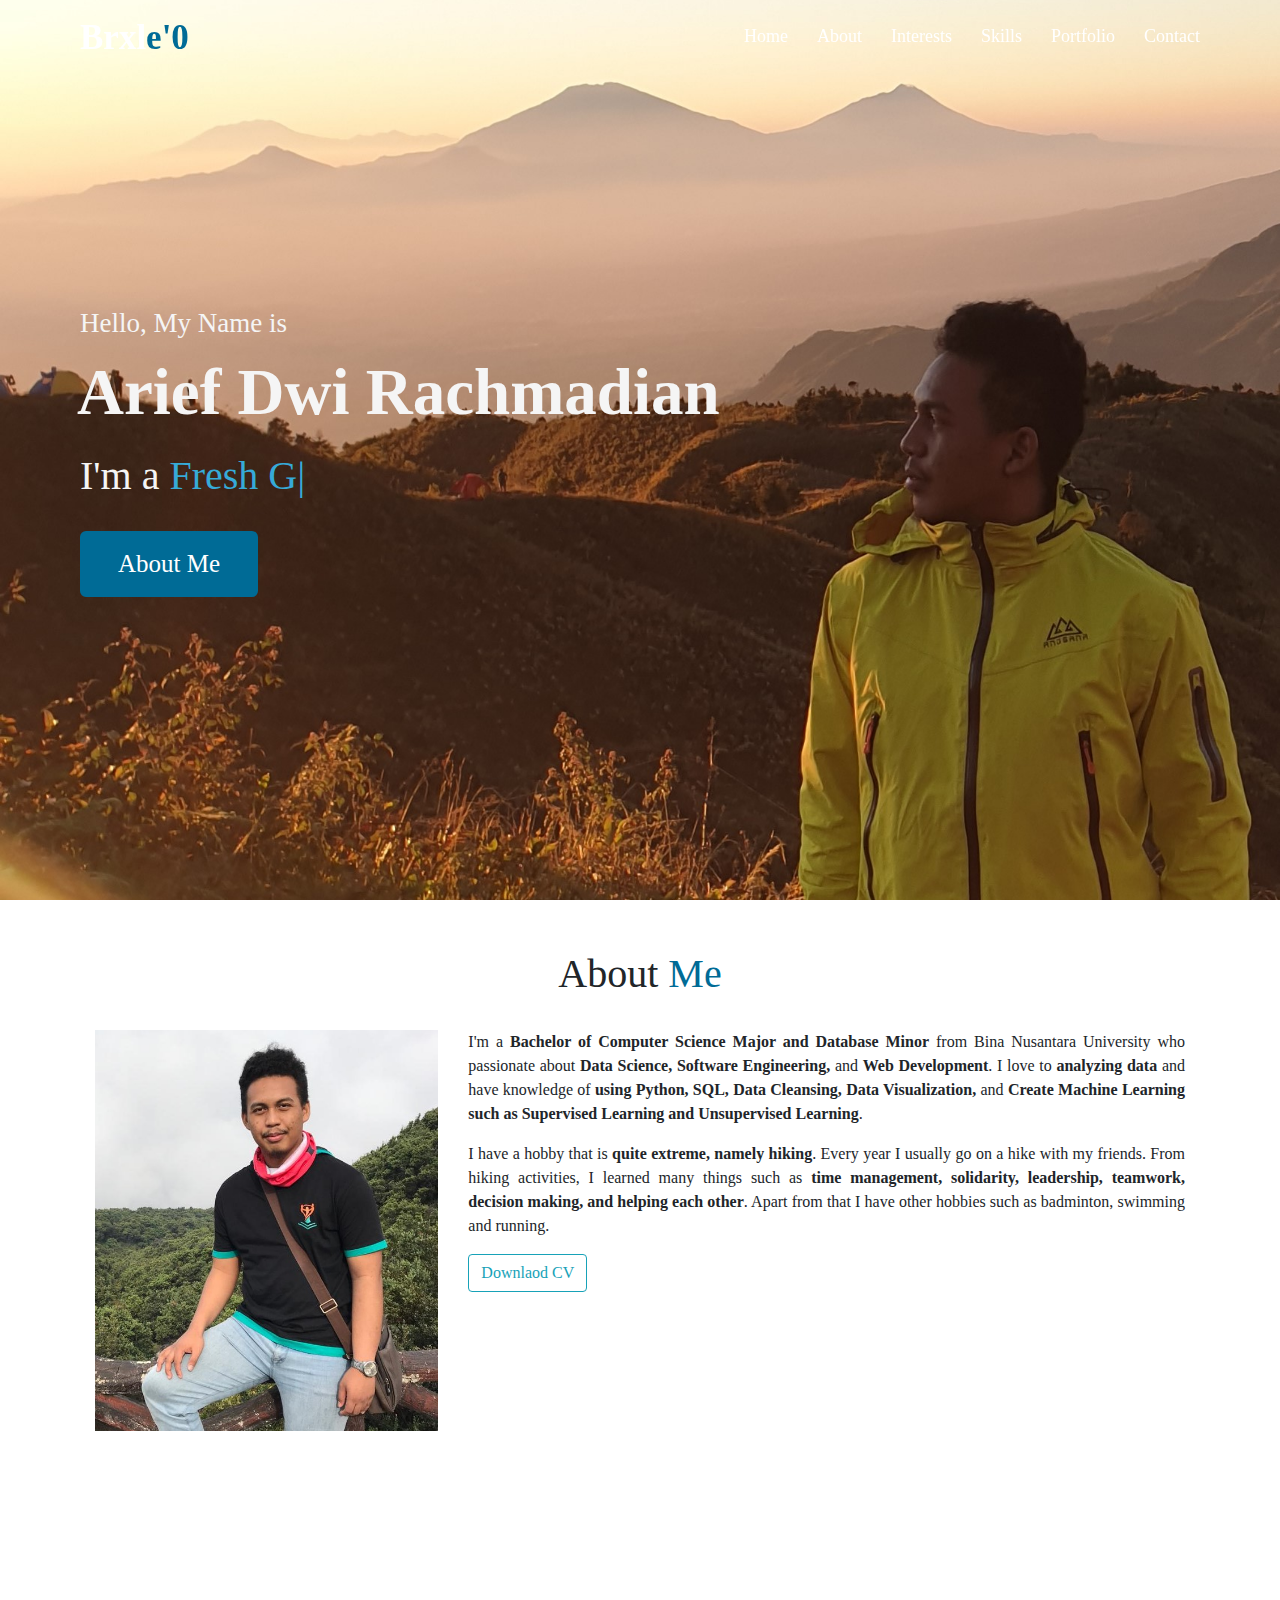
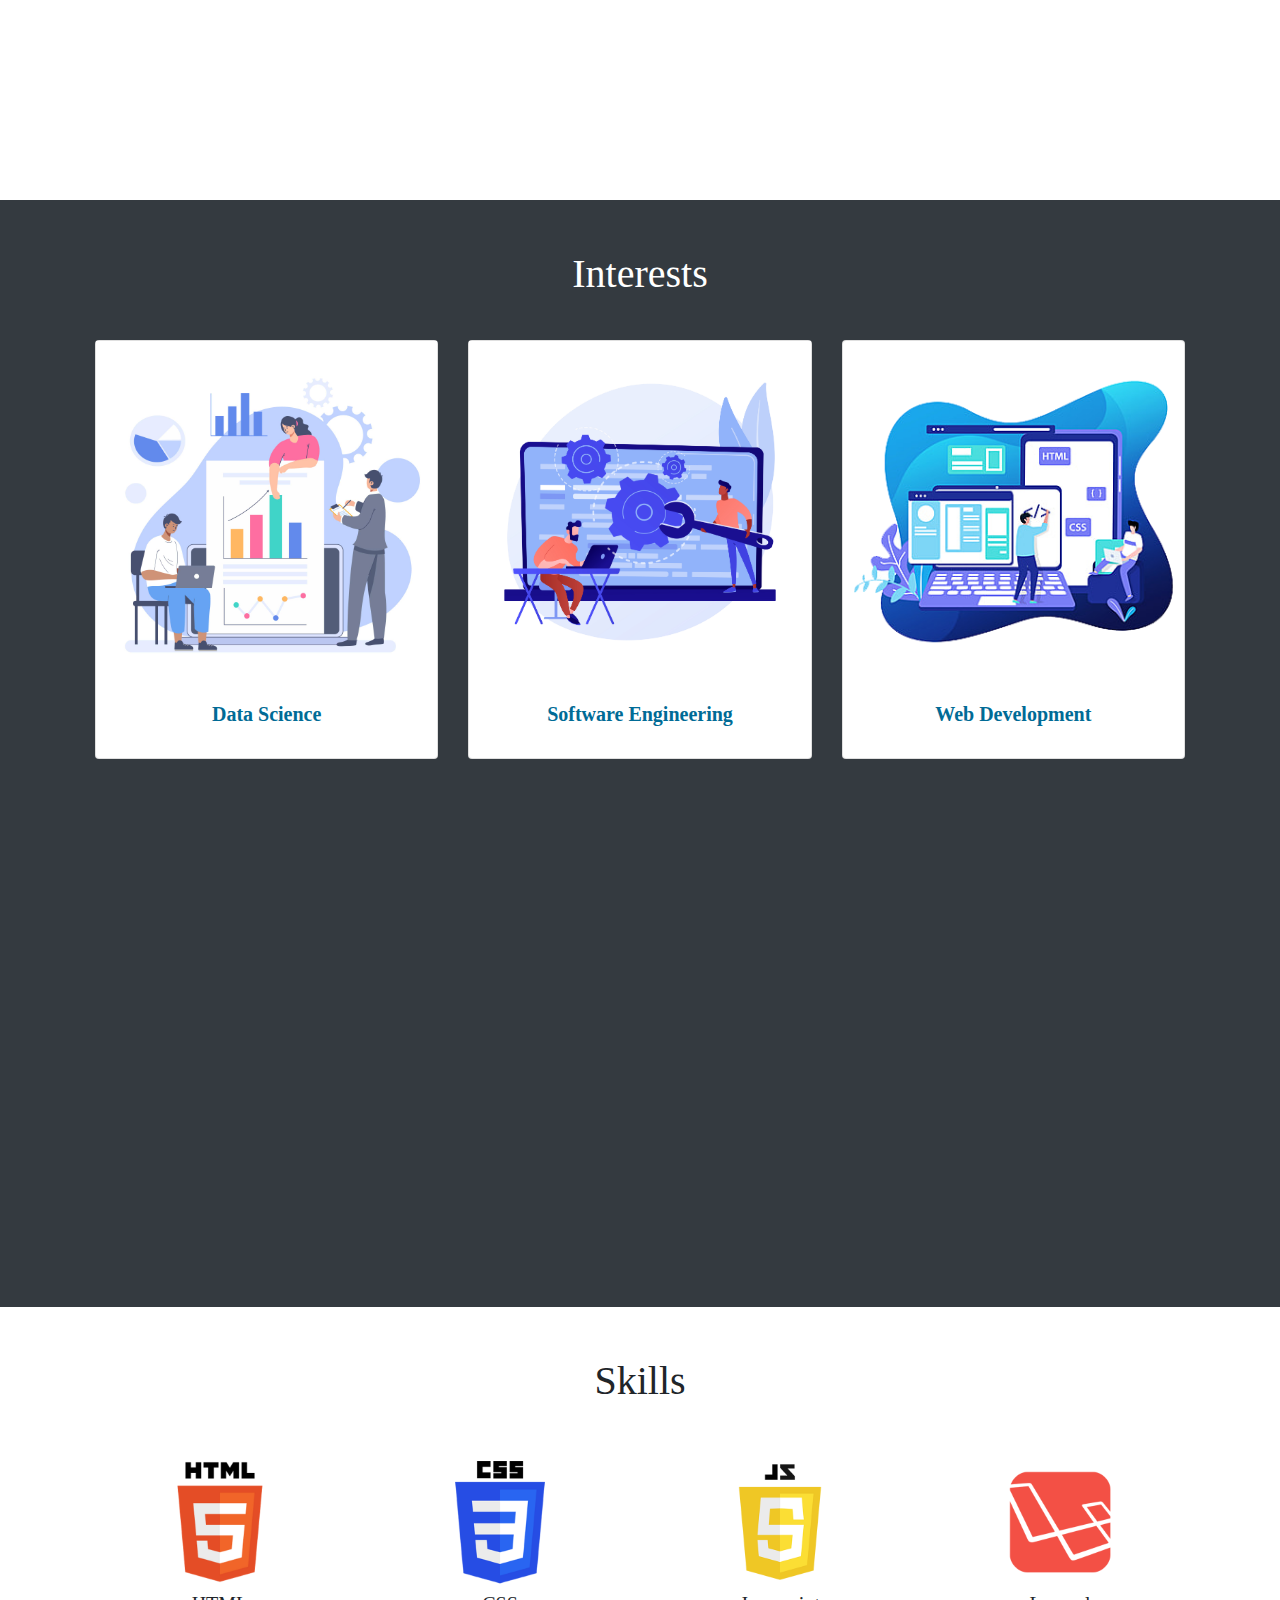
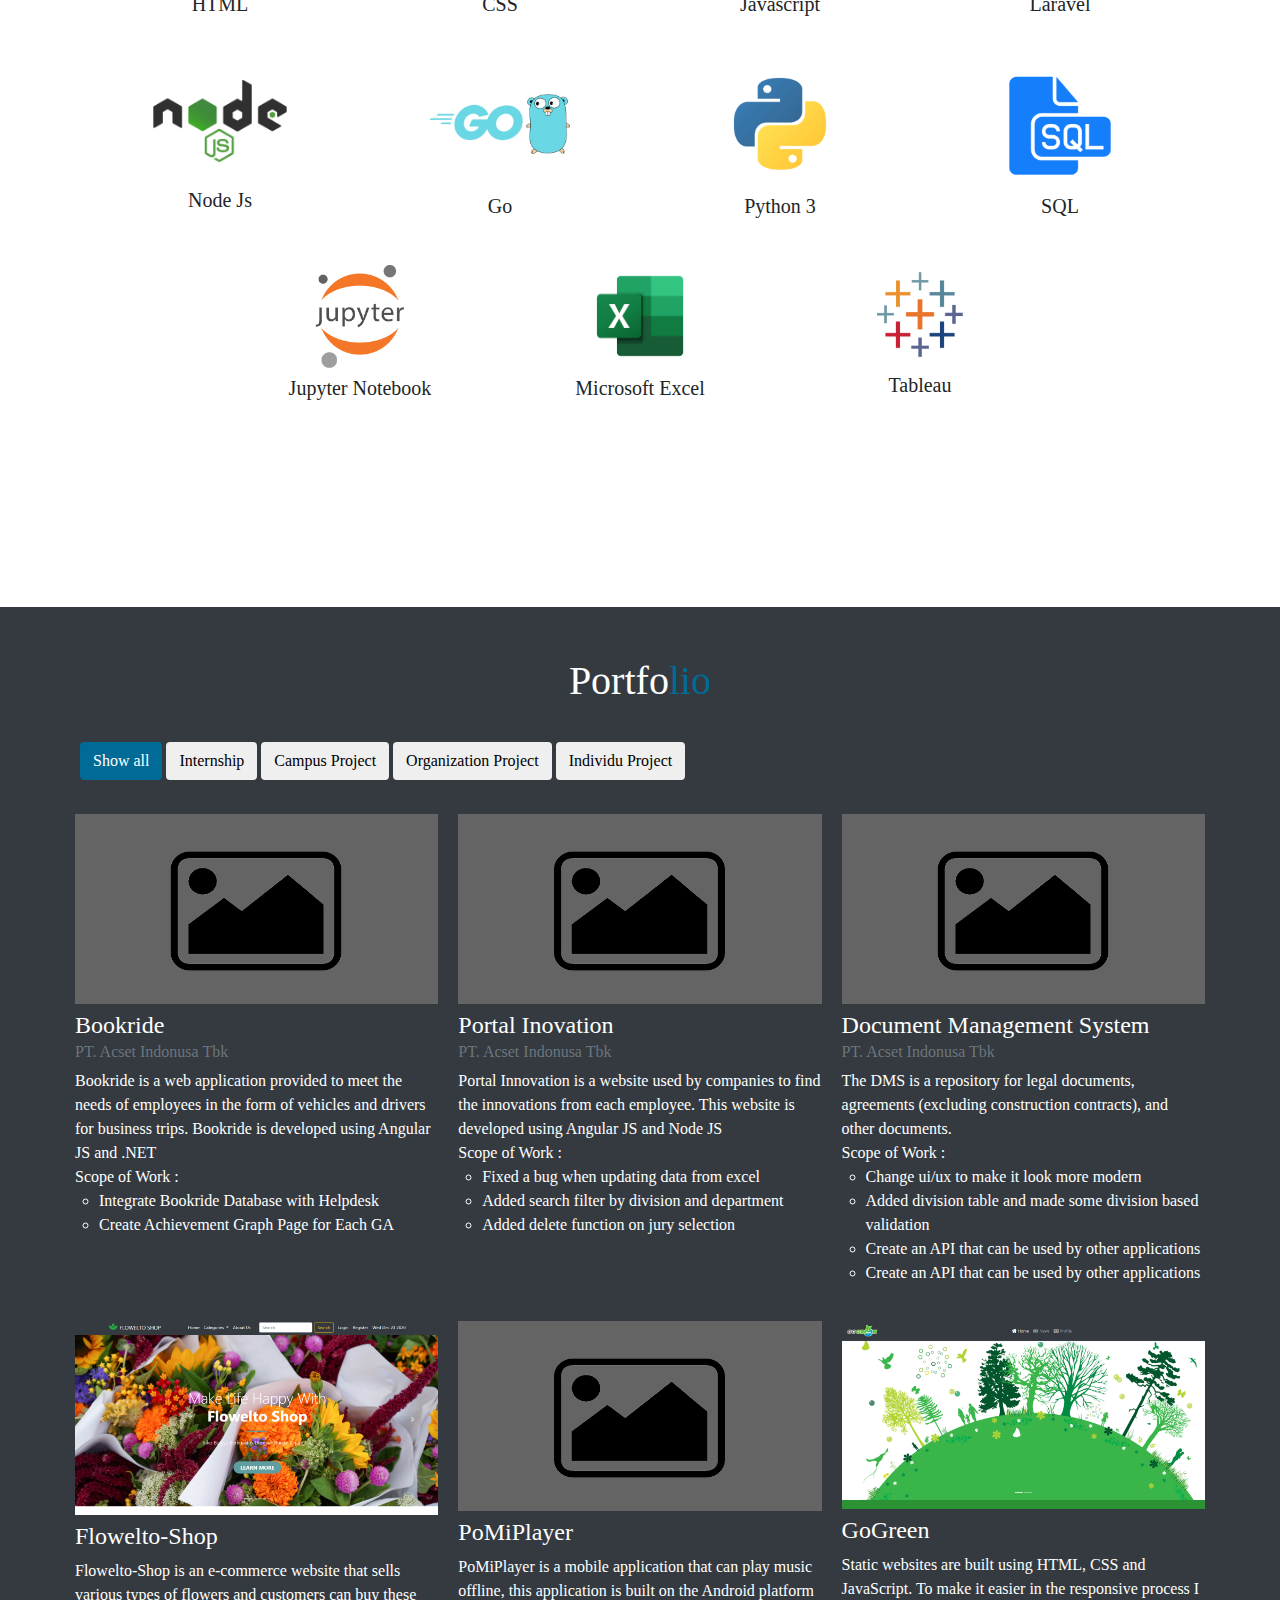
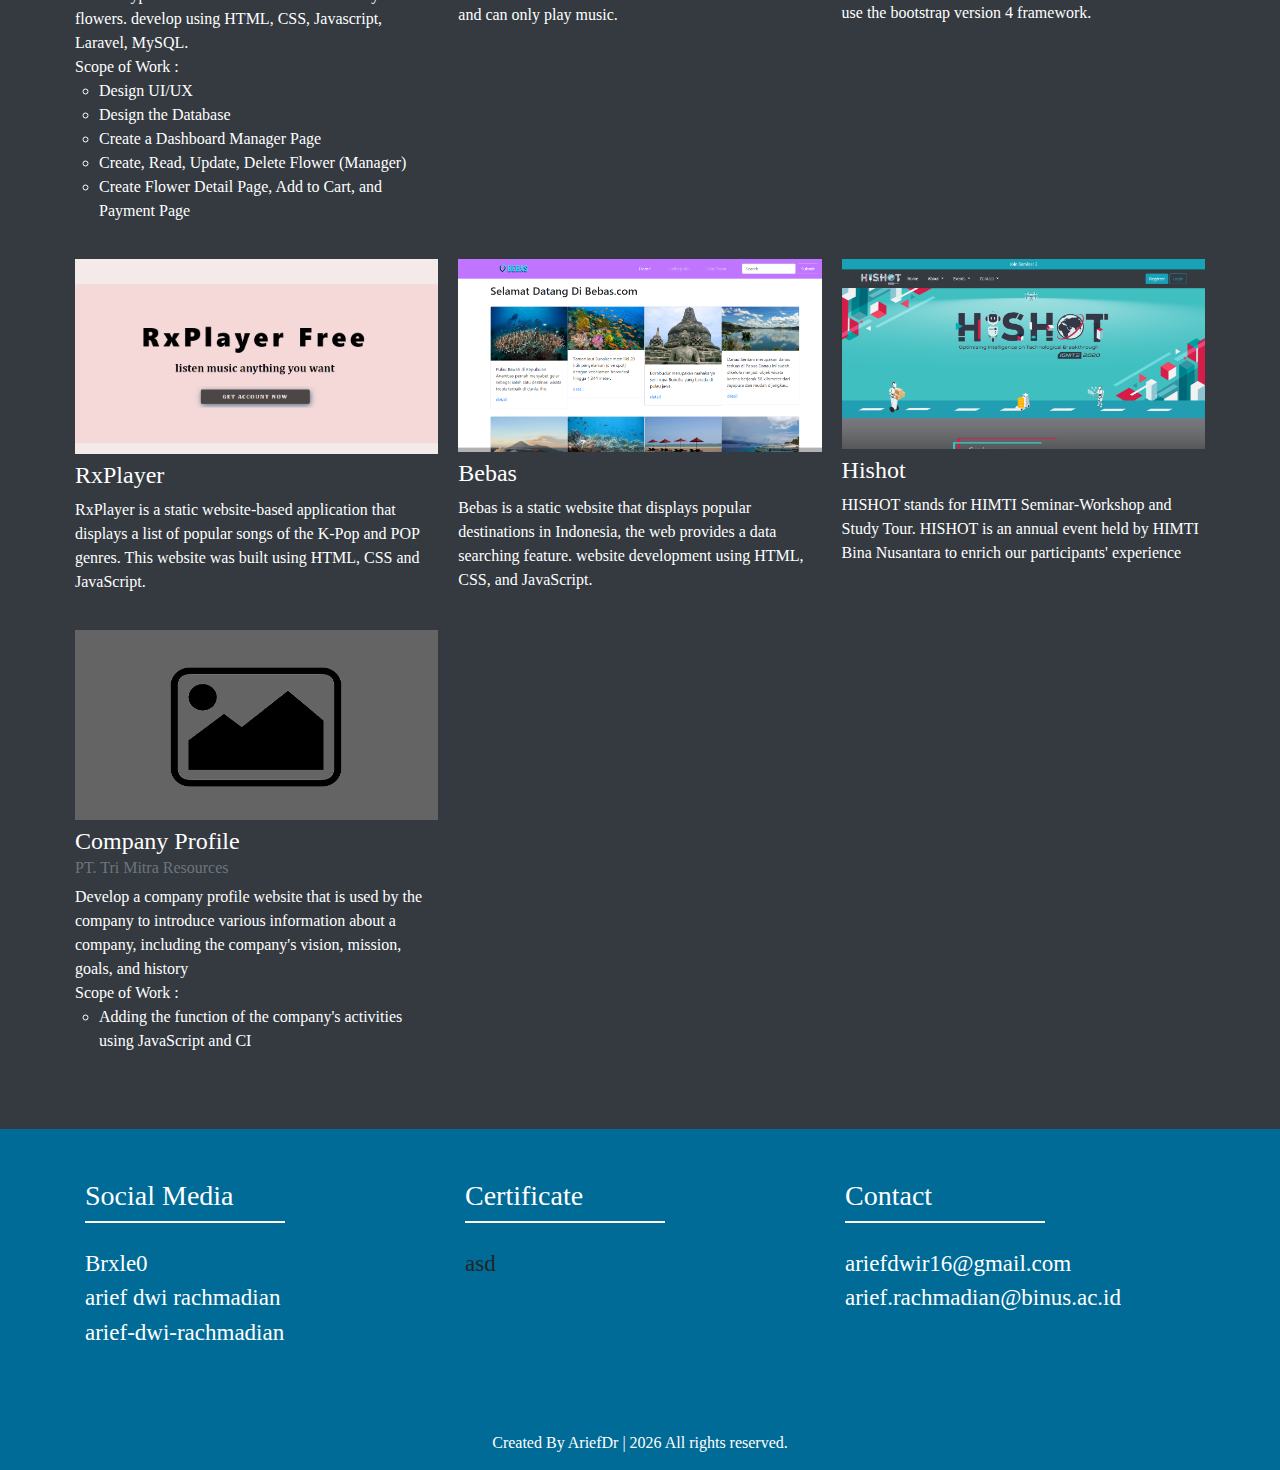
==== commit b4fa013a: "menambahkan portfolio internship" ====
--- a/index.html
+++ b/index.html
@@ -1,105 +1,432 @@
 <!DOCTYPE html>
-<html>
+<!-- Created By CodingNepal -->
+<html lang="en">
 
 <head>
-    <title>Website Under Maintenance</title>
-    <meta charset="utf-8">
-    <meta name="viewport" content="width=device-width, initial-scale=1">
-    <link href="https://fonts.googleapis.com/css?family=Teko" rel="stylesheet">
-    <style type="text/css">
-        body {
-            font-family: 'Teko', sans-serif;
-            background-color: #f2f2f2;
-            margin: 0px;
-        }
-
-        section {
-            text-align: center;
-            height: 100vh;
-            width: 100%;
-            display: flex;
-            align-items: center;
-            justify-content: center;
-            flex-direction: column;
-        }
-
-        h2,
-        p {
-            color: #3867d6;
-            margin: 0px;
-        }
-
-        h2 {
-            font-size: 62px;
-            padding-top: 20px;
-        }
-
-        p {
-            font-size: 40px;
-            padding-bottom: 20px;
-        }
-
-        img {
-            max-width: 50%;
-        }
-
-        a {
-            background: #3867d6;
-            border-radius: 4px;
-            outline: none;
-            border: 0px;
-            color: #fff;
-            font-size: 34px;
-            cursor: pointer;
-            text-decoration: none;
-            padding: 5px 25px;
-        }
-
-        a:hover {
-            background-color: #1d56de;
-        }
-
-        @media(max-width: 625px) {
-            h2 {
-                font-size: 50px;
-            }
-
-            p {
-                font-size: 30px;
-            }
-
-            img {
-                max-width: 100%;
-            }
-        }
-
-        @media(max-width: 492px) {
-            h2 {
-                font-size: 30px;
-            }
-
-            a {
-                font-size: 25px;
-            }
-
-            p {
-                font-size: 25px;
-                line-height: 26px;
-            }
-
-            img {
-                max-width: 100%;
-            }
-        }
-    </style>
+    <meta charset="UTF-8">
+    <meta name="viewport" content="width=device-width, initial-scale=1.0">
+    <!-- <link rel="icon" href="icon_path" type="image/icon type"> -->
+    <title>Portfolio</title>
+    <link rel="stylesheet" href="/asset/css/bootstrap.min.css">
+    <link rel="stylesheet" href="https://cdnjs.cloudflare.com/ajax/libs/font-awesome/5.15.1/css/all.min.css"
+        integrity="sha512-+4zCK9k+qNFUR5X+cKL9EIR+ZOhtIloNl9GIKS57V1MyNsYpYcUrUeQc9vNfzsWfV28IaLL3i96P9sdNyeRssA=="
+        crossorigin="anonymous" />
+    <link rel="stylesheet" href="/asset/css/style.css">
+    <link rel="stylesheet" href="/asset/css/filterPortfolio.css">
 </head>
 
 <body>
-    <section>
-        <img src="./asset/img/Maintenance.svg">
-        <h2>We build something new for you</h2>
-        <p>Our website will not ne avalible during this time. we will back soon</p>
-    </section>
+    <div class="scroll-up-btn">
+        <i class="fas fa-angle-up"></i>
+    </div>
+    <nav class="navbars">
+        <div class="max-width">
+            <div class="logo"><a href="">Brxl<span>e'0</span></a></div>
+            <ul class="menu">
+                <li><a href="#home" class="menu-btn page-scroll">Home</a></li>
+                <li><a href="#about" class="menu-btn page-scroll">About</a></li>
+                <li><a href="#gInterest" class="menu-btn page-scroll">Interests</a></li>
+                <li><a href="#skills" class="menu-btn page-scroll">Skills</a></li>
+                <li><a href="#portfolio" class="menu-btn page-scroll">Portfolio</a></li>
+                <li><a href="#contact" class="menu-btn page-scroll">Contact</a></li>
+            </ul>
+            <div class="menu-btn">
+                <i class="fas fa-bars"></i>
+            </div>
+        </div>
+    </nav>
+
+    <!-- home section start -->
+    <section class="home" id="home">
+        <div class="max-width">
+            <div class="home-content">
+                <div class="text-1">Hello, My Name is</div>
+                <div class="text-2">Arief Dwi Rachmadian</div>
+                <div class="text-3">I'm a <span class="typing"></span></div>
+                <a href="#about" class="page-scroll">About Me</a>
+            </div>
+        </div>
+    </section>
+    <section class="aboutMe" id="about">
+        <div class="max-width">
+            <h1 class="text-center">About <span style="color: rgb(0, 107, 150);">Me</span></h1><br>
+            <div class="container">
+                <div class="row">
+                    <div class="col-lg-4 text-center">
+                        <img src="/asset/img/photo.jpg" class="img-fluid" alt="Responsive image" width="400">
+                    </div>
+                    <div class="col-lg-8">
+                        <p class="text-justify">
+                            I'm a <b>Bachelor of Computer Science Major and Database Minor</b> from Bina Nusantara
+                            University who
+                            passionate about <b>Data Science, Software Engineering,</b> and <b>Web Development</b>. I
+                            love to
+                            <b>analyzing data </b>and have knowledge of <b>using Python, SQL, Data Cleansing, Data
+                                Visualization,</b> and
+                            <b>Create Machine Learning such as Supervised Learning and Unsupervised Learning</b>.
+                        </p>
+                        <p class="text-justify">
+                            I have a hobby that is <b>quite extreme, namely hiking</b>. Every year I usually go on a
+                            hike with
+                            my friends. From hiking activities, I learned many things such as <b>time management,
+                                solidarity, leadership,
+                                teamwork, decision making, and helping each other</b>. Apart from that I have other
+                            hobbies such as badminton, swimming and running.
+                        </p>
+                        <!-- <p class="text-justify">
+                            Quote : <q><i></i>.</q>
+                        </p> -->
+                        <a href="/asset/cv/New-Arief-Dwi-Rachmadian-RESUME.pdf" target="_blank"
+                            class="btn btn-outline-info">Downlaod CV</a>
+                    </div>
+                </div>
+            </div>
+        </div>
+    </section>
+    <section class="services bg-dark" id="gInterest">
+        <div class="max-width">
+            <div class="container">
+                <h1 class="text-center text-white">Interests</h1> <br>
+                <div class="row justify-content-md-center">
+                    <div class="col-sm-4" style="margin: 10px 0px;">
+                        <div class="card">
+                            <img src="/asset/img/datascience.jpg" alt="datascience">
+                            <div class="card-body">
+                                <h5 class="card-title text-center" style="color: #006B96; font-weight: bold;">Data
+                                    Science</h5>
+                                <p class="card-text"></p>
+                            </div>
+                        </div>
+                    </div>
+                    <div class="col-sm-4" style="margin: 10px 0px;">
+                        <div class="card">
+                            <img src="/asset/img/software.jpg" alt="software engineering">
+                            <div class="card-body">
+                                <h5 class="card-title text-center" style="color: #006B96; font-weight: bold;">Software
+                                    Engineering</h5>
+                                <p class="card-text"></p>
+                            </div>
+                        </div>
+                    </div>
+                    <div class="col-sm-4" style="margin: 10px 0px;">
+                        <div class="card">
+                            <img src="/asset/img/webDevelopment.png" alt="webDevelopment">
+                            <div class="card-body">
+                                <h5 class="card-title text-center" style="color: #006B96; font-weight: bold;">Web
+                                    Development</h5>
+                                <p class="card-text"></p>
+                            </div>
+                        </div>
+                    </div>
+                </div>
+            </div>
+        </div>
+    </section>
+    <section id="skills">
+        <div class="max-width">
+            <div class="container">
+                <h1 class="text-center">Skills</h1> <br>
+                <div class="row justify-content-md-center">
+                    <div class="col-sm-3" style="margin: 15px 0">
+                        <div class="text-center codeSkill">
+                            <img src="/asset/img/html5.png" alt="html5" width="140">
+                            <h5>HTML</h5>
+                        </div>
+                    </div>
+                    <div class="col-sm-3" style="margin: 15px 0;">
+                        <div class="text-center codeSkill">
+                            <img src="/asset/img/css3.png" alt="css" width="140">
+                            <h5>CSS</h5>
+                        </div>
+                    </div>
+                    <div class="col-sm-3" style="margin: 15px 0;">
+                        <div class="text-center codeSkill">
+                            <img src="/asset/img/js5.png" alt="js" width="140">
+                            <h5>Javascript</h5>
+                        </div>
+                    </div>
+
+                    <div class="col-sm-3" style="margin: 15px 0;">
+                        <div class="text-center codeSkill">
+                            <img src="/asset/img/laravel.png" alt="Laravel" width="140">
+                            <h5>Laravel</h5>
+                        </div>
+                    </div>
+
+                    <div class="col-sm-3" style="margin: 15px 0;">
+                        <div class="text-center codeSkill">
+                            <img src="/asset/img/nodejs.png" alt="Nodejs" width="178">
+                            <h5>Node Js</h5>
+                        </div>
+                    </div>
+                    <div class="col-sm-3" style="margin: 15px 0;">
+                        <div class="text-center codeSkill">
+                            <img src="asset/img/Golang.png" alt="Golang" width="140">
+                            <h5>Go</h5>
+                        </div>
+                    </div>
+                    <div class="col-sm-3" style="margin: 15px 0;">
+                        <div class="text-center codeSkill">
+                            <img src="/asset/img/python.png" alt="Pyhton" width="140">
+                            <h5>Python 3</h5>
+                        </div>
+                    </div>
+
+                    <div class="col-sm-3" style="margin: 15px 0;">
+                        <div class="text-center codeSkill">
+                            <img src="/asset/img/sql.png" alt="SQL" width="140">
+                            <h5>SQL</h5>
+                        </div>
+                    </div>
+                    <div class="col-sm-3" style="margin: 15px 0;">
+                        <div class="text-center codeSkill">
+                            <img src="/asset/img/jupyter-notebook.png" alt="Jupyter Notebook" width="120">
+                            <h5>Jupyter Notebook</h5>
+                        </div>
+                    </div>
+                    <div class="col-sm-3" style="margin: 15px 0;">
+                        <div class="text-center codeSkill">
+                            <img src="/asset/img/microsoft-excel.png" alt="Excel" width="180">
+                            <h5>Microsoft Excel</h5>
+                        </div>
+                    </div>
+                    <div class="col-sm-3" style="margin: 15px 0;">
+                        <div class="text-center codeSkill">
+                            <img src="/asset/img/tableau.png" alt="Tableau" width="208">
+                            <h5>Tableau</h5>
+                        </div>
+                    </div>
+                </div>
+            </div>
+        </div>
+    </section>
+    <section id="portfolio" class="bg-dark">
+        <div class="max-width">
+            <h1 class="text-center text-white">Portfo<span style="color: rgb(0, 107, 150);">lio</span></h1><br>
+            <div id="myBtnContainer">
+                <button class="btn btnPortfolio act" onclick="filterSelection('all')"> Show all</button>
+                <button class="btn btnPortfolio" onclick="filterSelection('intern')"> Internship</button>
+                <button class="btn btnPortfolio" onclick="filterSelection('campus')"> Campus Project</button>
+                <button class="btn btnPortfolio" onclick="filterSelection('organization')"> Organization Project</button>
+                <button class="btn btnPortfolio" onclick="filterSelection('individu')"> Individu Project</button>
+            </div> <br>
+            <div class="row">
+                <div class="column intern">
+                    <div class="content">
+                        <img src="/asset/img/blankPict.png" alt="company profile" style="width:100%" height="190">
+                        <h4>Bookride</h4>
+                        <h6 class="card-subtitle mb-2 text-muted">PT. Acset Indonusa Tbk</h6>
+                        <ul class="list-unstyled">Bookride is a web application provided to meet the needs of employees in the form of vehicles and drivers for business trips. Bookride is developed using Angular JS and .NET
+                            <li>Scope of Work :</li>
+                            <ul>
+                                <li class="ml-4">
+                                    Integrate Bookride Database with Helpdesk
+                                </li>
+                                <li class="ml-4">
+                                    Create Achievement Graph Page for Each GA
+                                </li>
+                            </ul>
+                        </ul>
+                    </div>
+                </div>
+                <div class="column intern">
+                    <div class="content">
+                        <img src="/asset/img/blankPict.png" alt="company profile" style="width:100%" height="190">
+                        <h4>Portal Inovation</h4>
+                        <h6 class="card-subtitle mb-2 text-muted">PT. Acset Indonusa Tbk</h6>
+                        <ul class="list-unstyled">Portal Innovation is a website used by companies to find the innovations from each employee. This website is developed using Angular JS and Node JS
+                            <li>Scope of Work :</li>
+                            <ul>
+                                <li class="ml-4">
+                                    Fixed a bug when updating data from excel
+                                </li>
+                                <li class="ml-4">
+                                    Added search filter by division and department
+                                </li>
+                                <li class="ml-4">
+                                    Added delete function on jury selection
+                                </li>
+                            </ul>
+                        </ul>
+                    </div>
+                </div>
+                <div class="column intern">
+                    <div class="content">
+                        <img src="/asset/img/blankPict.png" alt="company profile" style="width:100%" height="190">
+                        <h4>Document Management System</h4>
+                        <h6 class="card-subtitle mb-2 text-muted">PT. Acset Indonusa Tbk</h6>
+                        <ul class="list-unstyled">
+                            The DMS is a repository for legal documents, agreements (excluding construction contracts), and other documents.
+                            <li>Scope of Work :</li>
+                            <ul>
+                                <li class="ml-4">
+                                    Change ui/ux to make it look more modern
+                                </li>
+                                <li class="ml-4">
+                                    Added division table and made some division based validation
+                                </li>
+                                <li class="ml-4">
+                                    Create an API that can be used by other applications
+                                </li>
+                                <li class="ml-4">
+                                    Create an API that can be used by other applications
+                                </li>
+                            </ul>
+                        </ul>
+                    </div>
+                </div>
+                <div class="column campus">
+                    <div class="content">
+                        <img src="/asset/img/Flowelto-Shop.png" alt="Flowelto-Shop" style="width:100%">
+                        <h4>Flowelto-Shop</h4>
+                        <ul class="list-unstyled">
+                            <li>Flowelto-Shop is an e-commerce website that sells various types of flowers and customers
+                                can buy
+                                these flowers. develop using HTML, CSS, Javascript, Laravel, MySQL.</li>
+                            <li>Scope of Work : </li>
+                            <ul>
+                                <li class="ml-4">Design UI/UX</li>
+                                <li class="ml-4">Design the Database</li>
+                                <li class="ml-4">Create a Dashboard Manager Page</li>
+                                <li class="ml-4">Create, Read, Update, Delete Flower (Manager)</li>
+                                <li class="ml-4">Create Flower Detail Page, Add to Cart, and Payment Page</li>
+                            </ul>
+                        </ul>
+                    </div>
+                </div>
+                <div class="column campus">
+                    <div class="content">
+                        <img src="asset/img/blankPict.png" alt="PomiPlayer" style="width:100%" height="190">
+                        <h4>PoMiPlayer</h4>
+                        <p>PoMiPlayer is a mobile application that can play music offline, this application is built on the Android platform and can only play music.</p>
+                    </div>
+                </div>
+                <div class="column campus">
+                    <div class="content">
+                        <a href="https://ariefdr.github.io/blogGogreen/" target="_blank">
+                            <img src="/asset/img/goGreen.png" alt="goGreen" style="width:100%">
+                        </a>
+                        <h4>GoGreen</h4>
+                        <p>Static websites are built using HTML, CSS and JavaScript. To make it easier in the responsive
+                            process I use the bootstrap version 4 framework.</p>
+                    </div>
+                </div>
+                <div class="column campus">
+                    <div class="content">
+                        <a href="https://ariefdr.github.io/rxPlayer/" target="_blank">
+                            <img src="/asset/img/rxPlayer.png" alt="RxPlayer" style="width:100%">
+                        </a>
+                        <h4>RxPlayer</h4>
+                        <p>RxPlayer is a static website-based application that displays a list of popular songs of the
+                            K-Pop and POP genres. This website was built using HTML, CSS and JavaScript.</p>
+                    </div>
+                </div>
+                <div class="column campus">
+                    <div class="content">
+                        <img src="/asset/img/bebas.png" alt="Bebas" style="width:100%">
+                        <h4>Bebas</h4>
+                        <p>Bebas is a static website that displays popular destinations in Indonesia, the web provides a
+                            data searching feature. website development using HTML, CSS, and JavaScript.</p>
+                    </div>
+                </div>
+
+                <div class="column organization">
+                    <div class="content">
+                        <a href="https://hishot.himti.or.id/" target="_blank">
+                            <img src="asset/img/hishot.png" alt="hishot" style="width:100%" height="190">
+                        </a>
+                        <h4>Hishot</h4>
+                        <p>HISHOT stands for HIMTI Seminar-Workshop and Study Tour. HISHOT is an annual event held by
+                            HIMTI Bina Nusantara to enrich our participants' experience
+                        </p>
+                    </div>
+                </div>
+
+                <div class="column intern">
+                    <div class="content">
+                        <img src="/asset/img/blankPict.png" alt="company profile" style="width:100%" height="190">
+                        <h4>Company Profile</h4>
+                        <h6 class="card-subtitle mb-2 text-muted">PT. Tri Mitra Resources</h6>
+                        <ul class="list-unstyled">Develop a company profile website that is used by the company to
+                            introduce various information about a company,
+                            including the company's vision, mission, goals, and history
+                            <li>Scope of Work :</li>
+                            <ul>
+                                <li class="ml-4">Adding the function of the company's activities using JavaScript and CI
+                                </li>
+                            </ul>
+                        </ul>
+                    </div>
+                </div>
+
+                <!-- END GRID -->
+            </div>
+        </div>
+    </section>
+    <section id="contact" style=" min-height: 10vh; background-color: #006B96;">
+        <div class="container">
+            <div class="row justify-content-md-center">
+                <div class="col-lg-4">
+                    <div class="garisBawah">
+                        <h3 class="text-white">Social Media</h3>
+                    </div><br>
+                    <div class="text-justify" style="width: 300px;">
+                        <ul class="list-unstyled">
+                            <li style="font-size: 23px;"><a href="https://instagram.com/brxle0" target="_blank"
+                                    style="text-decoration: none;"><i class="fab fa-instagram"></i> Brxle0</a></li>
+                            <li style="font-size: 23px;"><a href="https://web.facebook.com/Arief06162000/"
+                                    target="_blank" style="text-decoration: none;"><i
+                                        class="fab fa-facebook-square"></i> arief dwi rachmadian</a></li>
+                            <li style="font-size: 23px;"><a
+                                    href="https://www.linkedin.com/in/arief-dwi-rachmadian-ba2719152/" target="_blank"
+                                    style="text-decoration: none;"><i class="fab fa-linkedin-in"></i>
+                                    arief-dwi-rachmadian</a></li>
+                        </ul>
+                    </div>
+                </div>
+                <div class="col-lg-4">
+                    <div class="garisBawah">
+                        <h3 class="text-white">Certificate</h3>
+                    </div><br>
+                    <div class="text-justify" style="width: 200px;">
+                        <ul class="list-unstyled">
+                            <li style="font-size: 23px;">asd</li>
+                        </ul>
+                    </div>
+                </div>
+                <div class="col-lg-4">
+                    <div class="garisBawah">
+                        <h3 class="text-white">Contact</h3>
+                    </div><br>
+                    <div class="text-justify">
+                        <ul class="list-unstyled">
+                            <li style="font-size: 23px;"><a href="" style="text-decoration: none;"><i
+                                        class="fa fa-envelope"></i> ariefdwir16@gmail.com</a></li>
+                            <li style="font-size: 23px;"><a href="" style="text-decoration: none;"><i
+                                        class="fa fa-envelope"></i> arief.rachmadian@binus.ac.id</a></li>
+                        </ul>
+                    </div>
+                </div>
+            </div>
+        </div>
+    </section>
+    <!-- footer section start -->
+    <footer>
+        <span>Created By AriefDr | <span class="far fa-copyright"></span> <span id="year"></span> All rights
+            reserved.</span>
+    </footer>
+    <script src="/asset/js/jquery.min.js"></script>
+    <script src="/asset/js/popper.min.js"></script>
+    <script src="/asset/js/bootstrap.min.js"></script>
+    <script src="asset/js/filterPortfolio.js"></script>
+    <script src="/asset/js/typed.min.js"></script>
+    <script src="/asset/js/script.js"></script>
+    <script>
+        //curr year
+        var date = new Date();
+        var year = date.getFullYear();
+        document.getElementById("year").innerHTML = year;
+    </script>
 </body>
 
 </html>--- a/asset/css/style.css
+++ b/asset/css/style.css
@@ -0,0 +1,405 @@
+* {
+    margin: 0;
+    padding: 0;
+    box-sizing: border-box;
+    text-decoration: none;
+    font-family: Cambria;
+}
+
+html {
+    font-family: Cambria;
+}
+
+.garisBawah {
+    border-bottom: 2px solid white;
+    width: 200px;
+}
+
+/* custom scroll bar */
+::-webkit-scrollbar {
+    width: 10px;
+}
+
+::-webkit-scrollbar-track {
+    background: #f1f1f1;
+}
+
+::-webkit-scrollbar-thumb {
+    background: #888;
+}
+
+::-webkit-scrollbar-thumb:hover {
+    background: #555;
+}
+
+/* all similar content styling codes */
+section {
+    padding: 50px 0;
+    min-height: 100vh;
+}
+
+.max-width {
+    max-width: 1300px;
+    padding: 0 80px;
+    margin: auto;
+}
+
+
+/* navbar styling */
+.navbars {
+    position: fixed;
+    width: 100%;
+    z-index: 999;
+    padding: 10px 0;
+    font-family: 'Ubuntu', sans-serif;
+    transition: all 0.3s ease;
+}
+
+.navbars.stickys {
+    padding: 15px 0;
+    background: rgb(0, 107, 150);
+}
+
+.navbars .max-width {
+    display: flex;
+    align-items: center;
+    justify-content: space-between;
+}
+
+.navbars .logo a {
+    color: #fff;
+    font-size: 35px;
+    font-weight: 600;
+    text-decoration: none;
+}
+
+.navbars .logo a span {
+    color: rgb(0, 107, 150);
+    transition: all 0.3s ease;
+}
+
+.navbars.stickys .logo a span {
+    color: #fff;
+}
+
+.navbars .menu li {
+    list-style: none;
+    display: inline-block;
+}
+
+.navbars .menu li a {
+    display: block;
+    padding-top: 13px;
+    color: #fff;
+    font-size: 18px;
+    font-weight: 500;
+    margin-left: 25px;
+    transition: color 0.3s ease;
+    text-decoration: none;
+}
+
+.navbars .menu li a:hover {
+    color: rgb(54, 170, 216);
+}
+
+.navbars.stickys .menu li a:hover {
+    color: #fff;
+}
+
+/* menu btn styling */
+.menu-btn {
+    color: #fff;
+    font-size: 23px;
+    cursor: pointer;
+    display: none;
+}
+
+.scroll-up-btn {
+    position: fixed;
+    height: 45px;
+    width: 42px;
+    background: rgb(0, 107, 150);
+    right: 30px;
+    bottom: 10px;
+    text-align: center;
+    line-height: 45px;
+    color: #fff;
+    z-index: 9999;
+    font-size: 30px;
+    border-radius: 6px;
+    border-bottom-width: 2px;
+    cursor: pointer;
+    opacity: 0;
+    pointer-events: none;
+    transition: all 0.3s ease;
+}
+
+.scroll-up-btn.show {
+    bottom: 30px;
+    opacity: 1;
+    pointer-events: auto;
+}
+
+.scroll-up-btn:hover {
+    filter: brightness(90%);
+}
+
+
+/* home section styling */
+.home {
+    display: flex;
+    background: url('/asset/img/bannerMyPhoto.jpg') center no-repeat;
+    height: 100vh;
+    color: whitesmoke;
+    min-height: 500px;
+    background-size: cover;
+    background-attachment: fixed;
+    font-family: 'Ubuntu', sans-serif;
+}
+
+.home .max-width {
+    margin: auto 0 auto 30px;
+}
+
+.home .home-content .text-1 {
+    font-size: 27px;
+    font-weight: 500;
+}
+
+.home .home-content .text-2 {
+    font-size: 65px;
+    font-weight: 600;
+    margin-left: -3px;
+}
+
+.home .home-content .text-3 {
+    font-size: 40px;
+    margin: 5px 0;
+    font-weight: 500;
+}
+
+.home .home-content .text-3 span {
+    color: rgb(54, 170, 216);
+    font-weight: 500;
+}
+
+.home .home-content a {
+    display: inline-block;
+    background: rgb(0, 107, 150);
+    color: #fff;
+    font-size: 25px;
+    padding: 12px 36px;
+    margin-top: 20px;
+    font-weight: 400;
+    border-radius: 6px;
+    border: 2px solid rgb(0, 107, 150);
+    transition: all 0.3s ease;
+    text-decoration: none;
+}
+
+.home .home-content a:hover {
+    color: rgb(54, 170, 216);
+    background: none;
+}
+
+.btn-outline-primary {
+    margin: 0 5px;
+}
+
+.title {
+    color: white;
+}
+
+#gInterest {
+    min-height: 123vh;
+}
+
+.card:hover {
+    box-shadow: 0 8px 17px 0 rgba(0, 0, 0, 0.2), 0 6px 20px 0 rgba(0, 0, 0, 0.19);
+}
+
+.codeSkill {
+    transition: transform .2s;
+}
+
+.codeSkill:hover {
+    -ms-transform: scale(1.3);
+    /* IE 9 */
+    -webkit-transform: scale(1.3);
+    /* Safari 3-8 */
+    transform: scale(1.3);
+}
+
+ul li a {
+    color: white;
+}
+
+ul li a:hover {
+    color: rgb(241, 221, 221);
+}
+
+.content h4 {
+    margin-top: 7px;
+}
+
+.btnPortfolio {
+    margin-top: 5px;
+}
+
+/* footer section styling */
+footer {
+    background: #006B96;
+    padding: 15px 23px;
+    color: #fff;
+    text-align: center;
+}
+
+/* responsive media query start */
+@media (max-width: 1300px) {
+    .home .max-width {
+        margin-left: 0px;
+    }
+}
+
+@media (max-width: 991px) {
+    .home .home-content .text-2 {
+        font-size: 60px;
+    }
+
+    .home .home-content .text-3 {
+        font-size: 37px;
+    }
+
+    .max-width {
+        padding: 0 50px;
+    }
+
+}
+
+@media (max-width: 947px) {
+    .menu-btn {
+        display: block;
+        z-index: 999;
+    }
+
+
+    .menu-btn i.active:before {
+        content: "\f00d";
+    }
+
+    .navbars .menu {
+        position: fixed;
+        height: 100vh;
+        width: 100%;
+        left: -100%;
+        top: 0;
+        background: #111;
+        text-align: center;
+        padding-top: 80px;
+        transition: all 0.3s ease;
+    }
+
+    .navbars .menu.active {
+        left: 0;
+    }
+
+    .navbars .menu li {
+        display: block;
+    }
+
+    .navbars .menu li a {
+        display: inline-block;
+        margin: 20px 0;
+        font-size: 25px;
+    }
+
+    .home .home-content .text-1 {
+        font-size: 30px;
+    }
+
+    .home .home-content .text-2 {
+        font-size: 59px;
+    }
+
+    .home .home-content .text-3 {
+        font-size: 34px;
+    }
+
+    .home .home-content a {
+        font-size: 23px;
+        padding: 10px 30px;
+    }
+
+    .max-width {
+        max-width: 930px;
+    }
+
+
+}
+
+@media (max-width: 768px) {
+
+    .codeSkill img {
+        width: 100px;
+    }
+}
+
+@media (max-width: 690px) {
+    .max-width {
+        padding: 0 23px;
+    }
+
+    .home .home-content .text-1 {
+        font-size: 25px;
+    }
+
+    .home .home-content .text-2 {
+        font-size: 43px;
+    }
+
+    .home .home-content .text-3 {
+        font-size: 28px;
+    }
+
+    .home .home-content a {
+        font-size: 20px;
+    }
+}
+
+@media(max-width: 576px) {
+    .col-sm-3 {
+        width: 50%;
+    }
+
+    .codeSkill img {
+        width: 90px;
+    }
+}
+
+@media (max-width: 500px) {
+    .home .home-content .text-1 {
+        font-size: 28px;
+    }
+
+    .home .home-content .text-2 {
+        font-size: 39px;
+    }
+
+    .home .home-content .text-3 {
+        font-size: 24px;
+    }
+
+    .scroll-up-btn {
+        right: 15px;
+        bottom: 15px;
+        height: 38px;
+        width: 35px;
+        font-size: 23px;
+        line-height: 38px;
+    }
+
+    ul li a {
+        color: white;
+        font-size: 20px;
+    }
+}--- a/asset/css/filterPortfolio.css
+++ b/asset/css/filterPortfolio.css
@@ -0,0 +1,46 @@
+.column {
+    float: left;
+    width: 33.33%;
+    display: none;
+}
+
+.row:after {
+    content: "";
+    display: table;
+    clear: both;
+}
+
+.content {
+    background-color: #343A40;
+    padding: 10px;
+    color: white;
+}
+
+.show {
+    display: block;
+}
+
+.btn:hover {
+    background-color: #ddd;
+}
+
+.btn.act {
+    background-color: #006B96;
+    color: white;
+}
+
+
+@media (max-width: 690px) {
+    .column {
+        width: 50%;
+    }
+}
+
+@media (max-width: 470px) {
+    .column {
+        margin: auto;
+        width: 80%;
+    }
+
+}
+
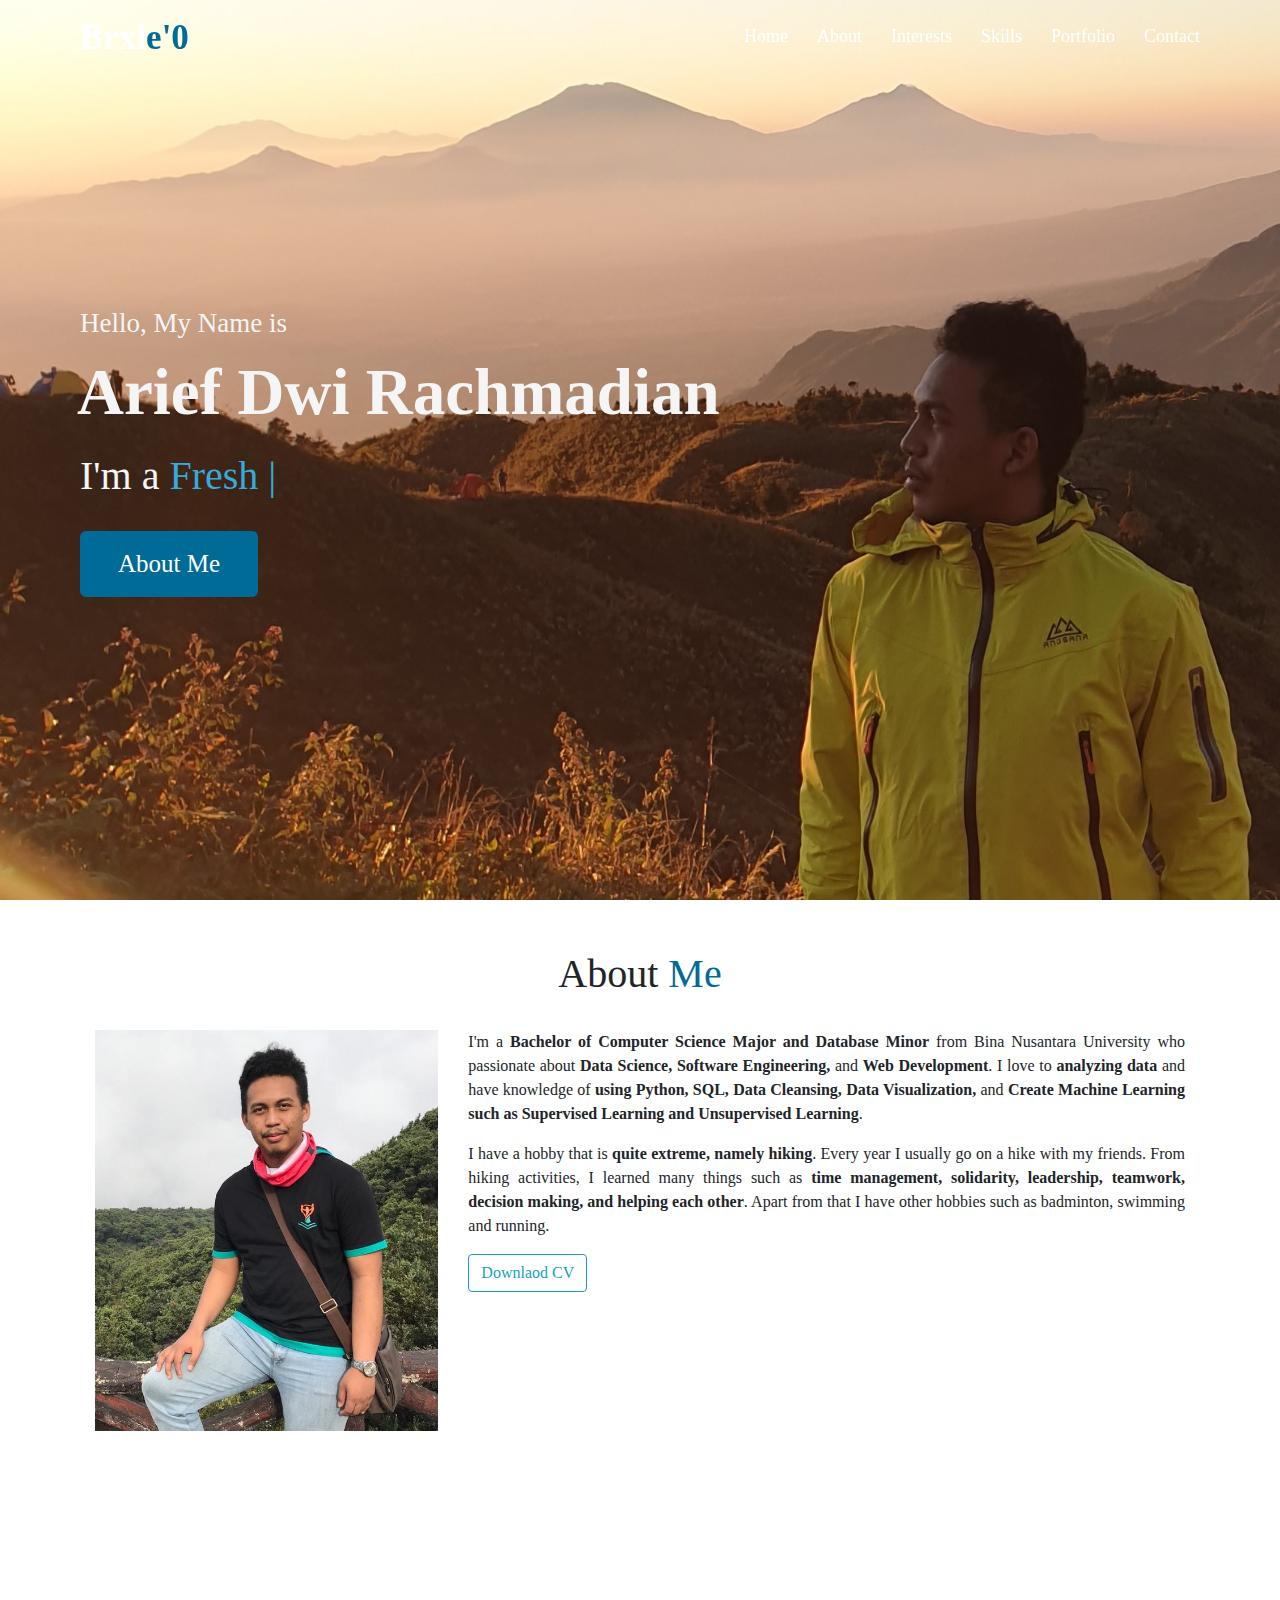
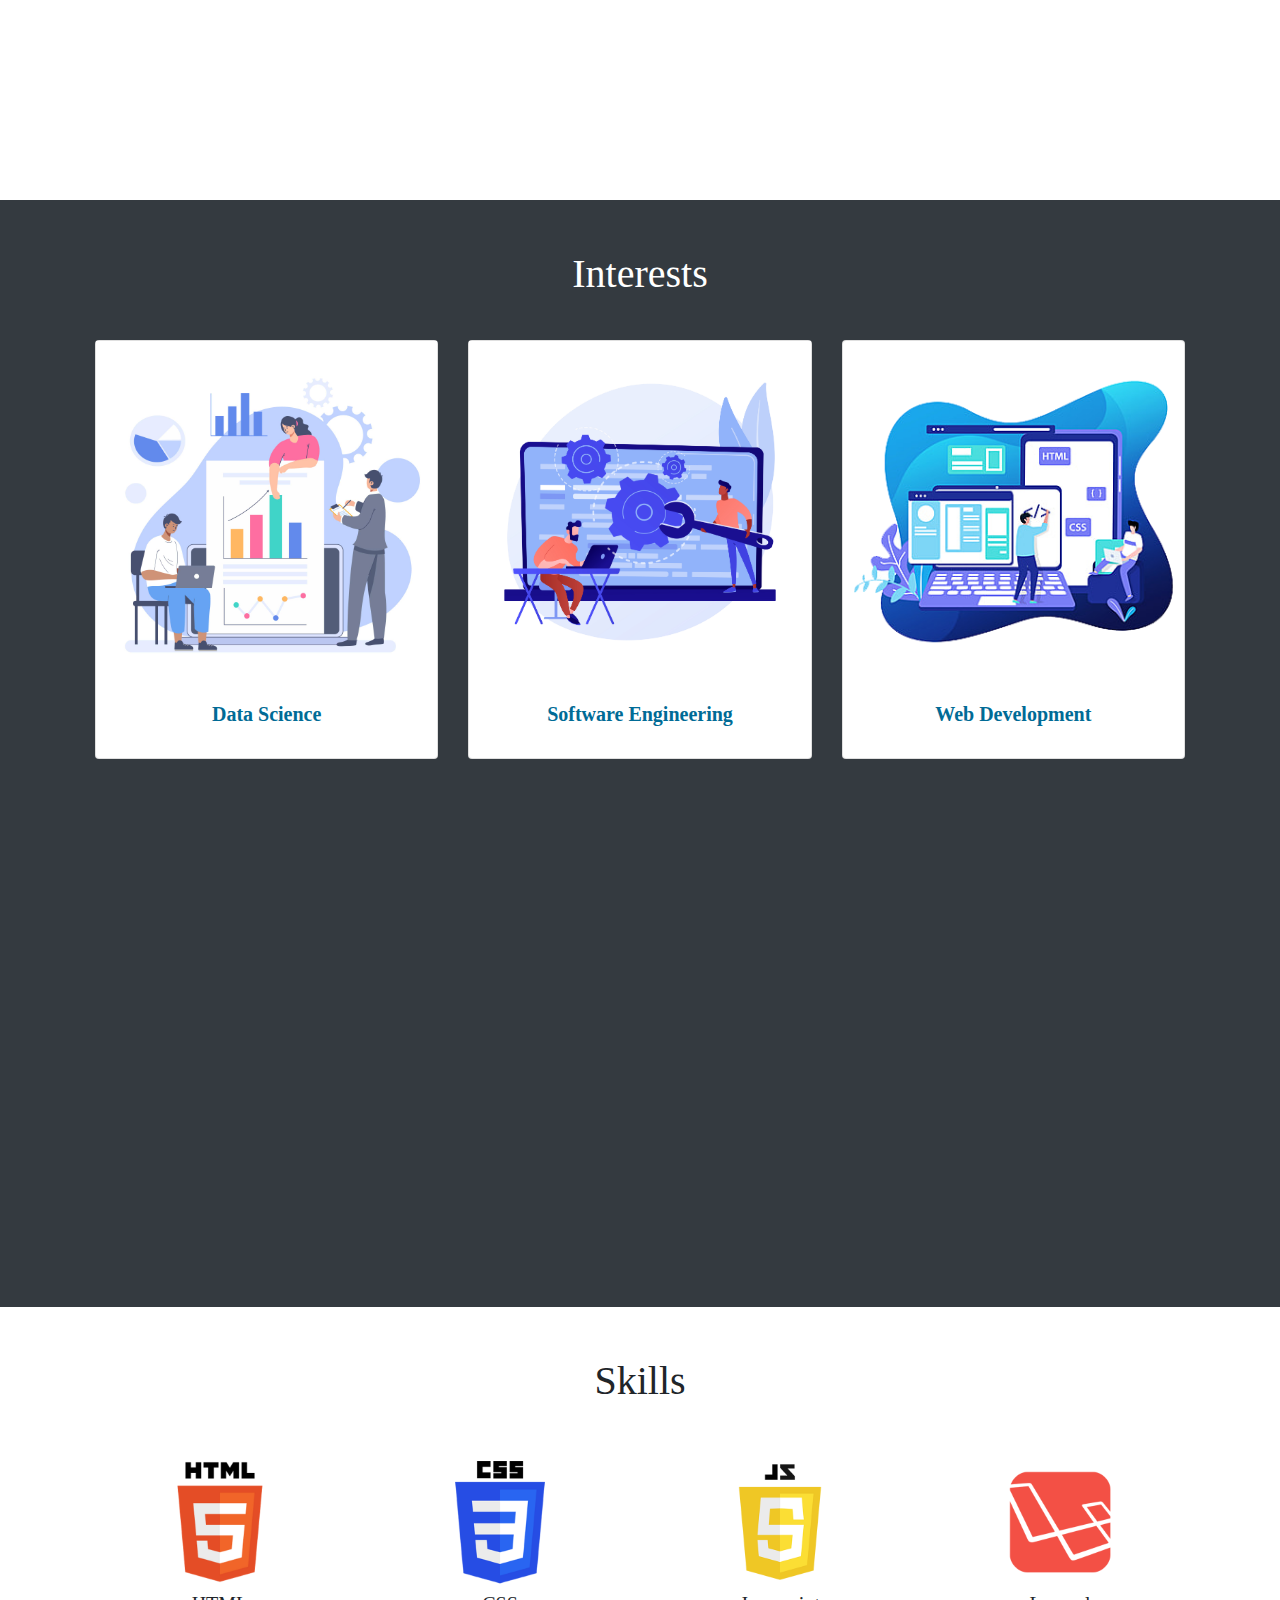
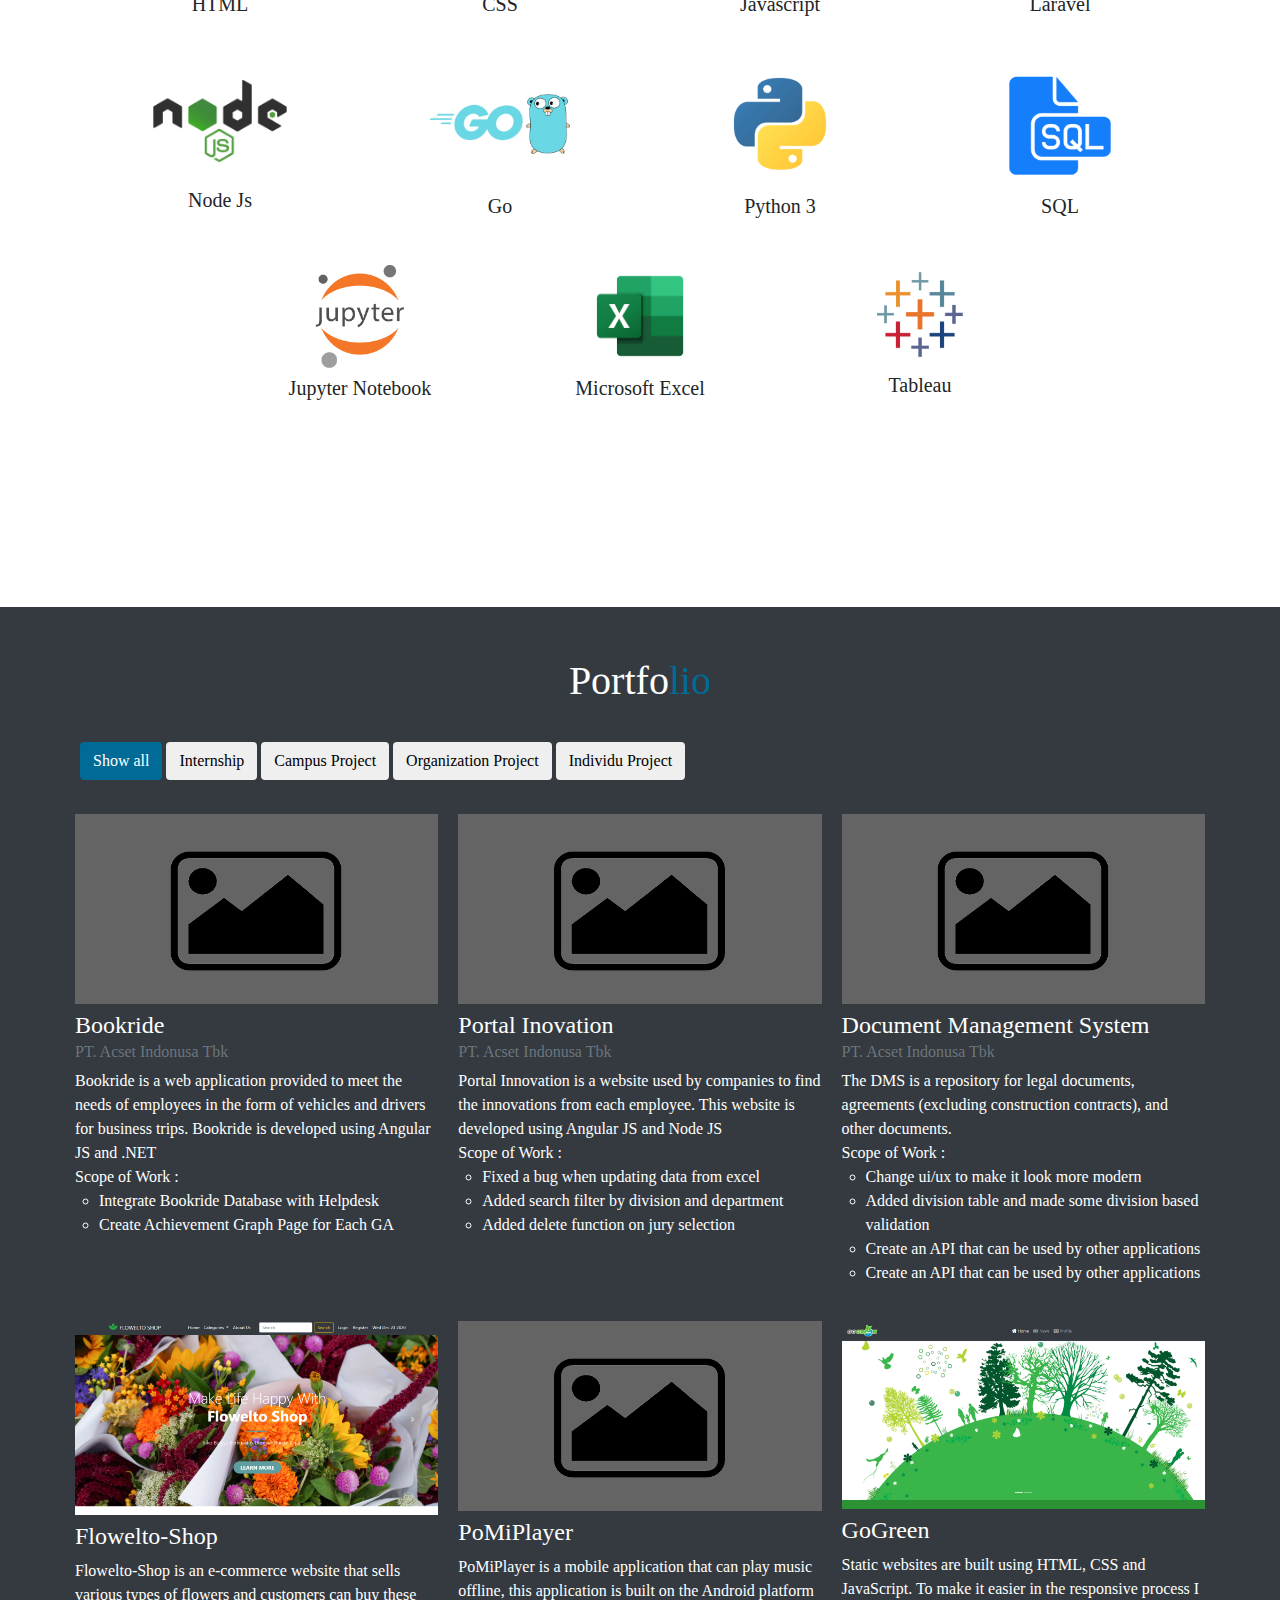
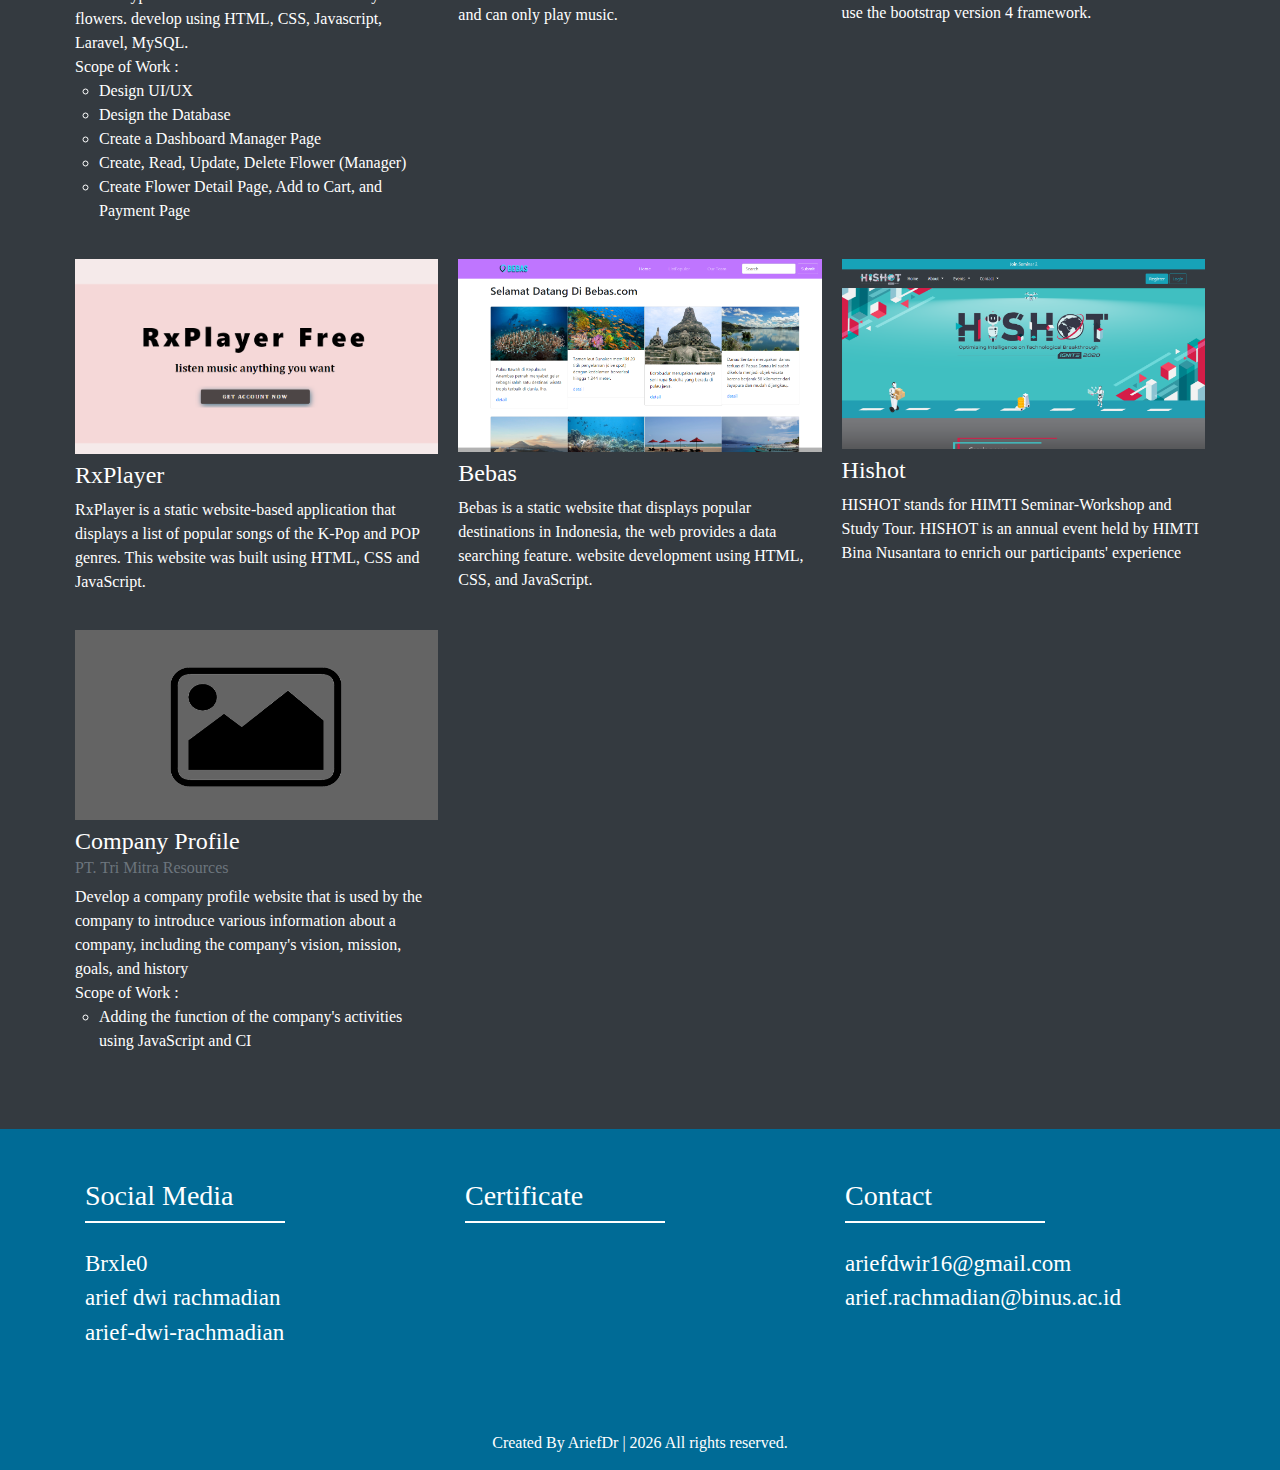
==== commit 1125836f: "menghapus asd" ====
--- a/index.html
+++ b/index.html
@@ -390,7 +390,7 @@
                     </div><br>
                     <div class="text-justify" style="width: 200px;">
                         <ul class="list-unstyled">
-                            <li style="font-size: 23px;">asd</li>
+                            <li style="font-size: 23px;"></li>
                         </ul>
                     </div>
                 </div>
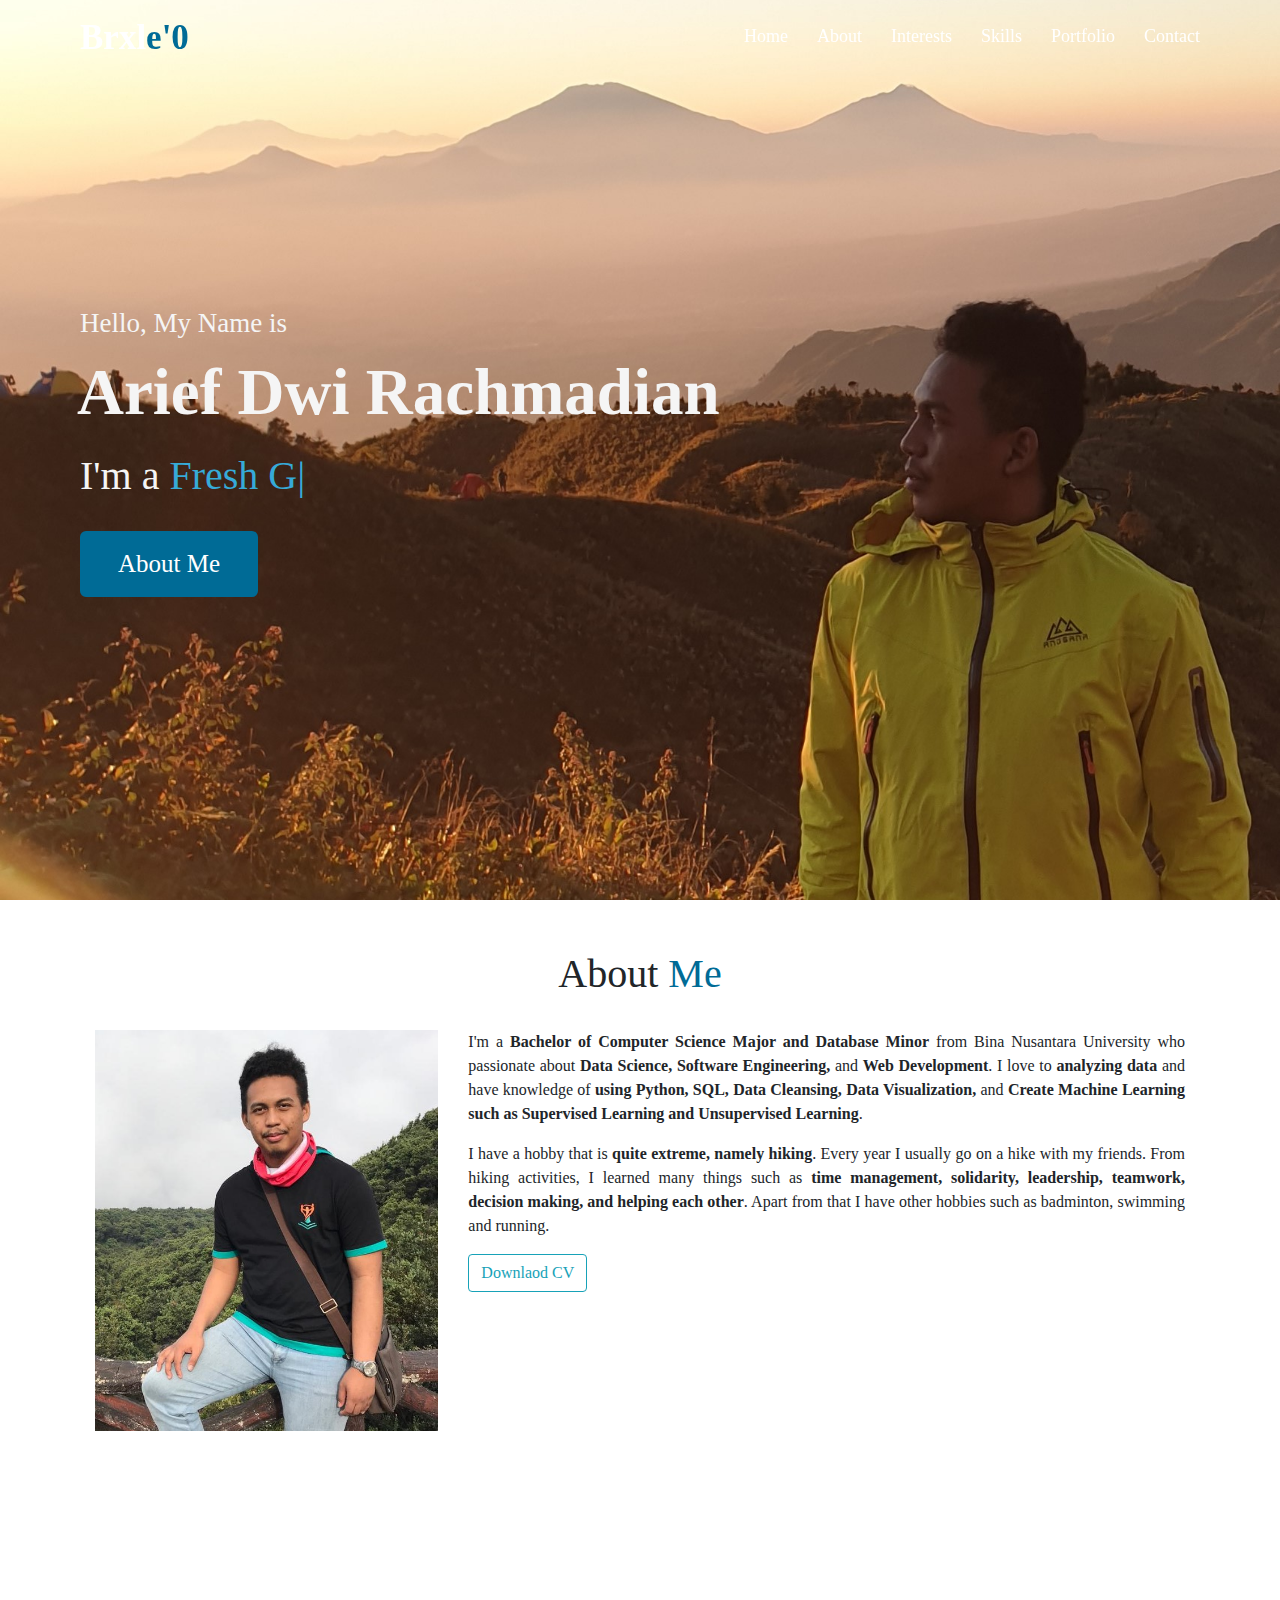
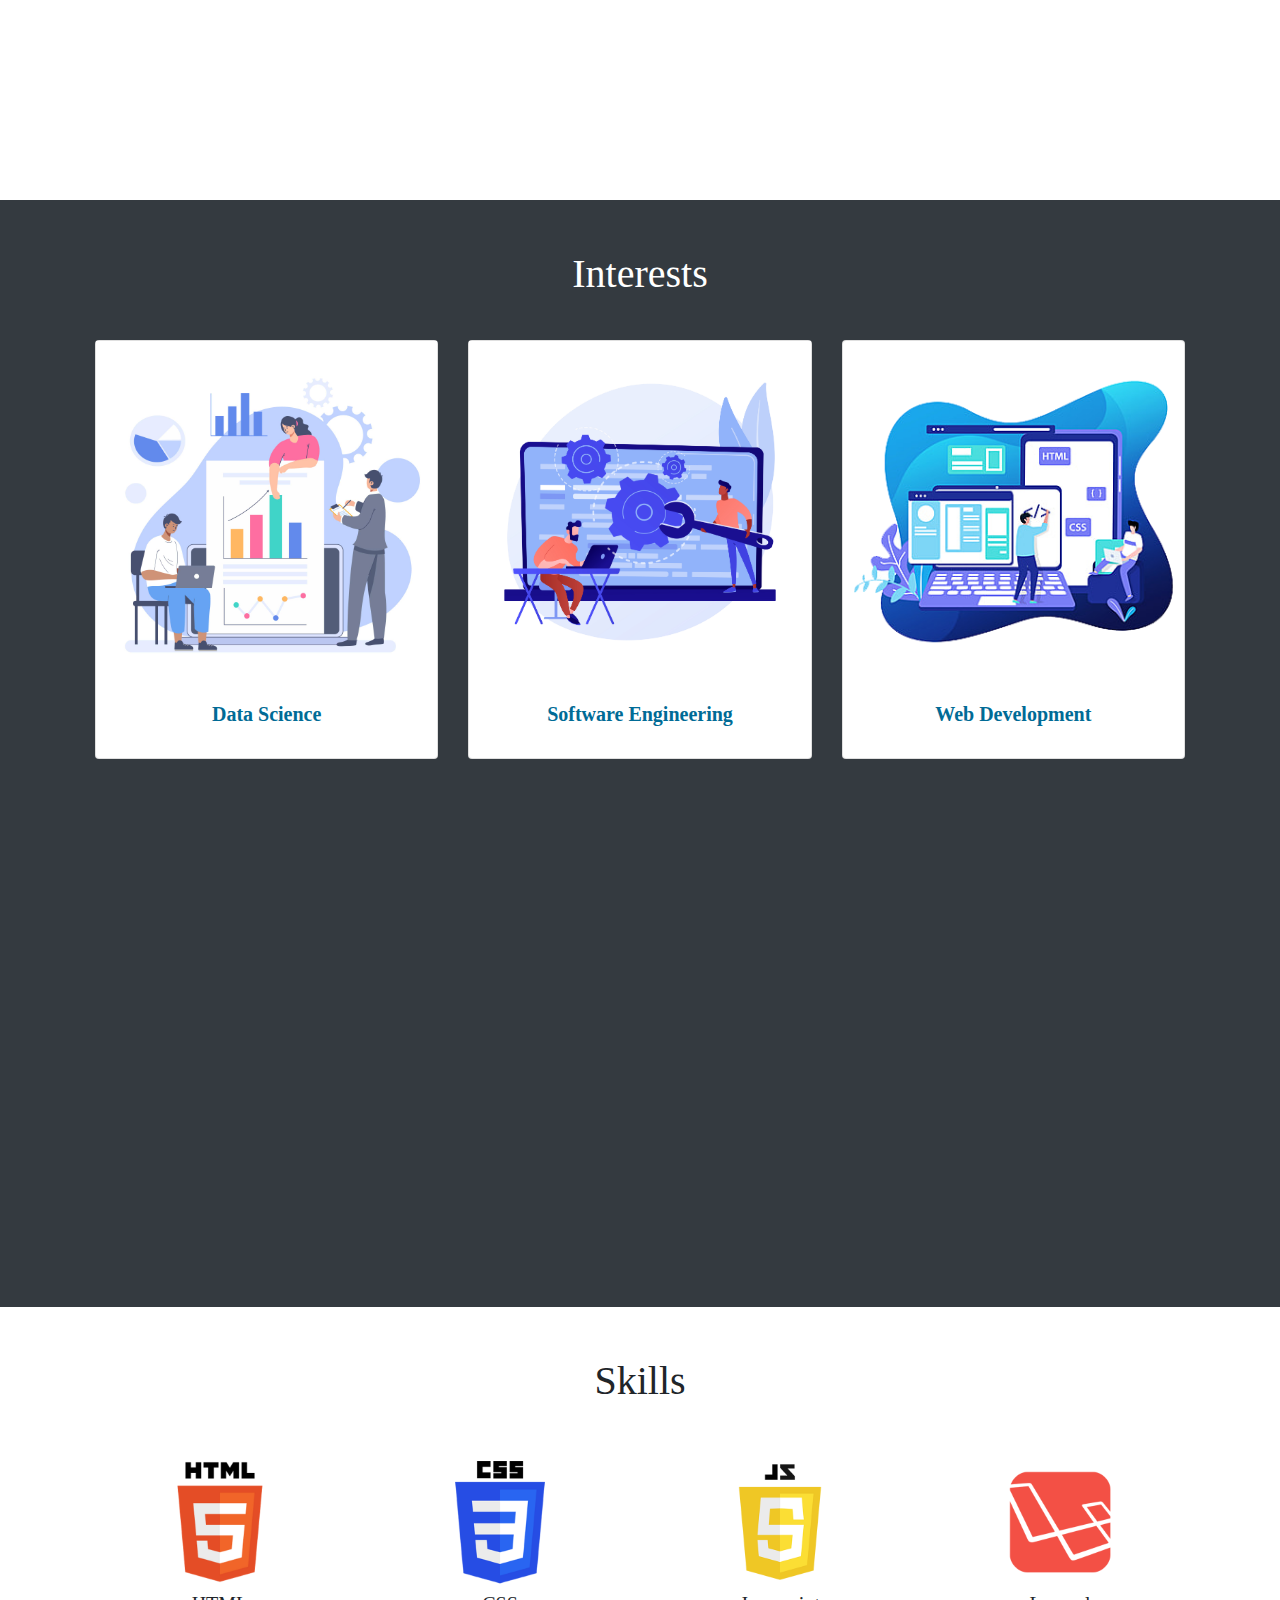
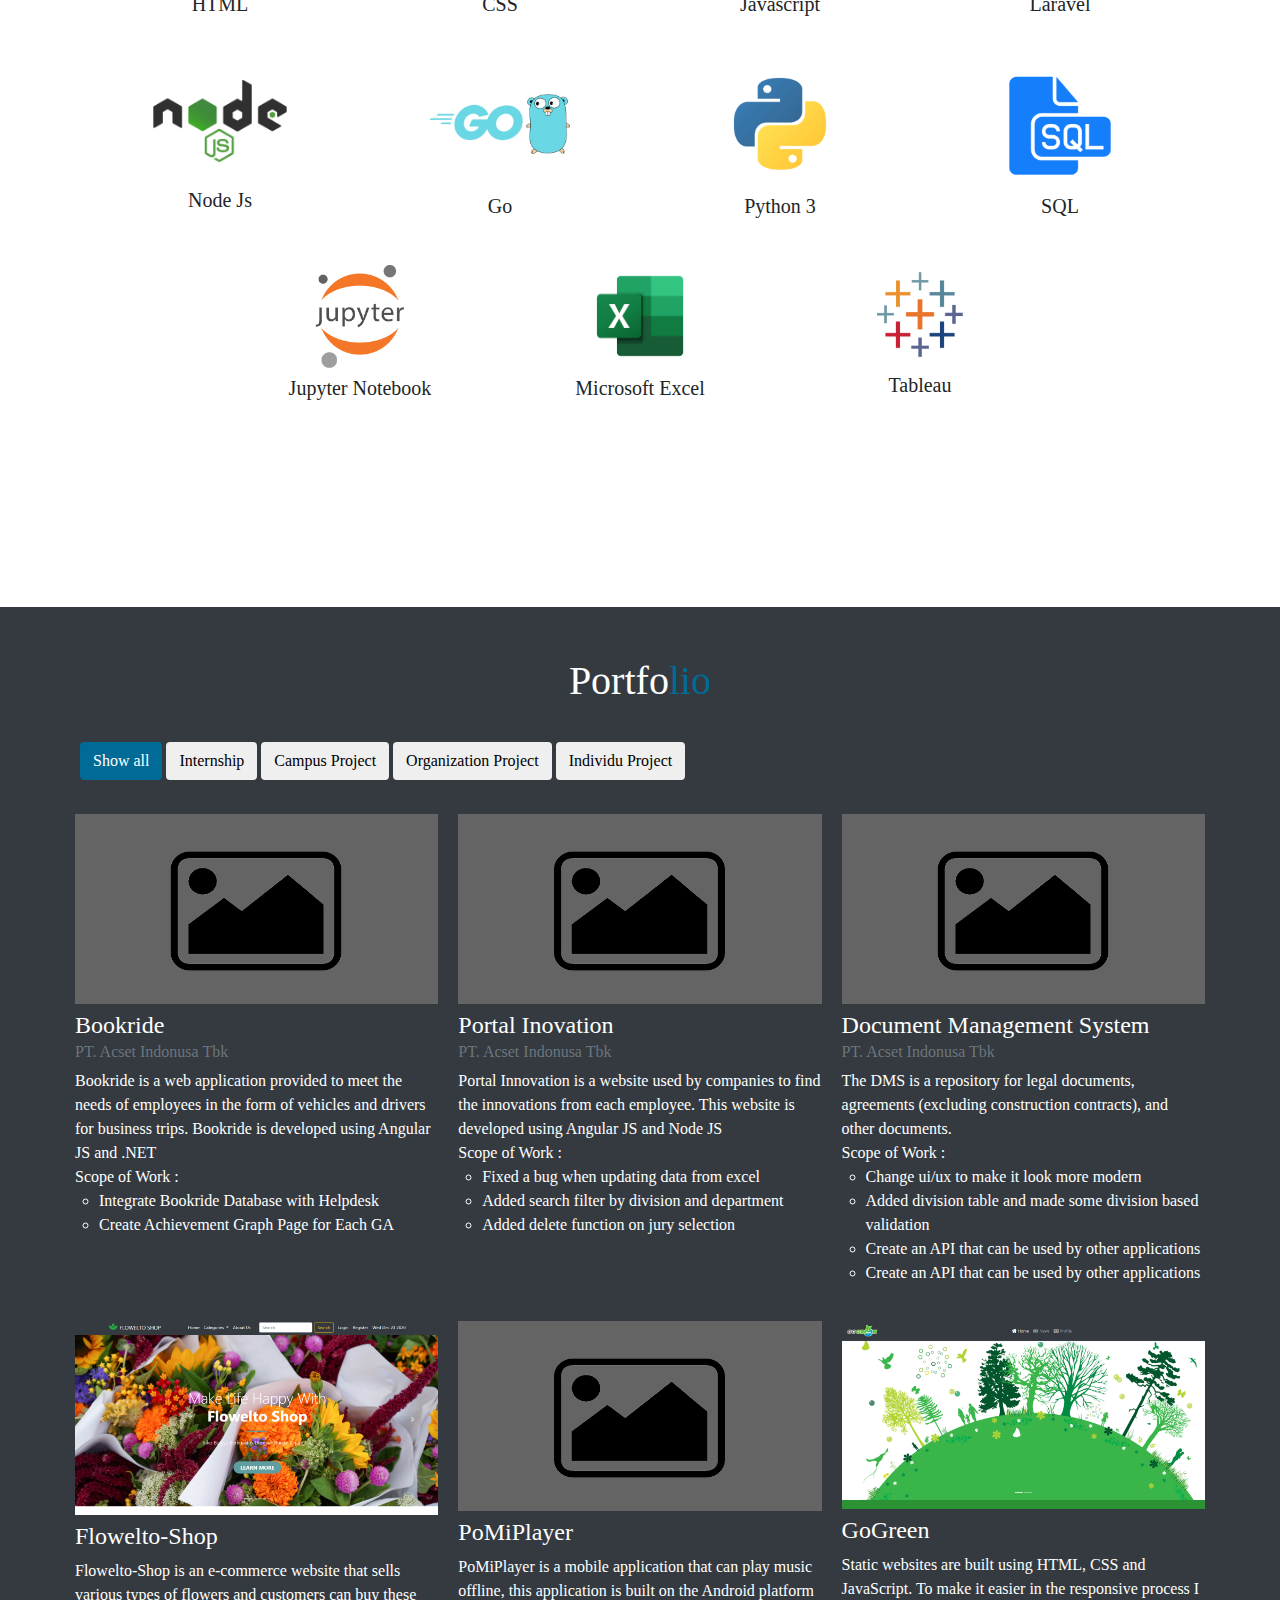
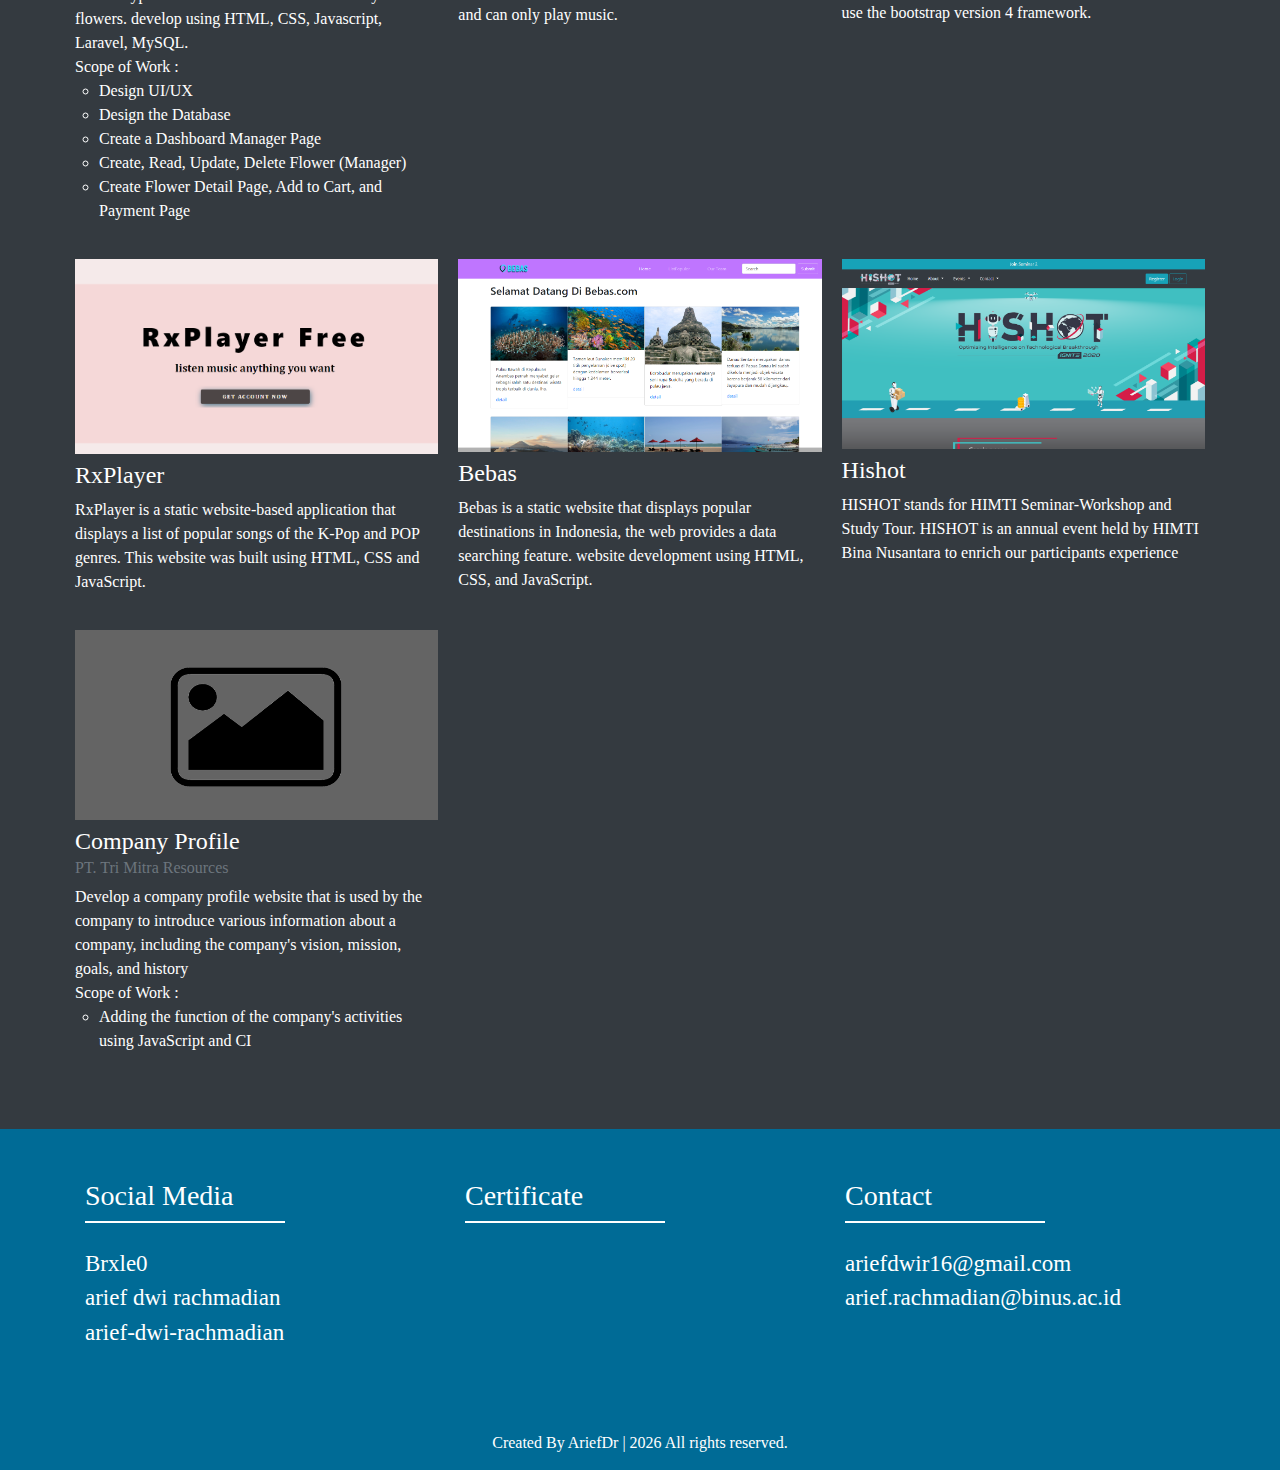
==== commit 0cba16b8: "menghapus asd" ====
--- a/index.html
+++ b/index.html
@@ -337,7 +337,7 @@
                         </a>
                         <h4>Hishot</h4>
                         <p>HISHOT stands for HIMTI Seminar-Workshop and Study Tour. HISHOT is an annual event held by
-                            HIMTI Bina Nusantara to enrich our participants' experience
+                            HIMTI Bina Nusantara to enrich our participants experience
                         </p>
                     </div>
                 </div>
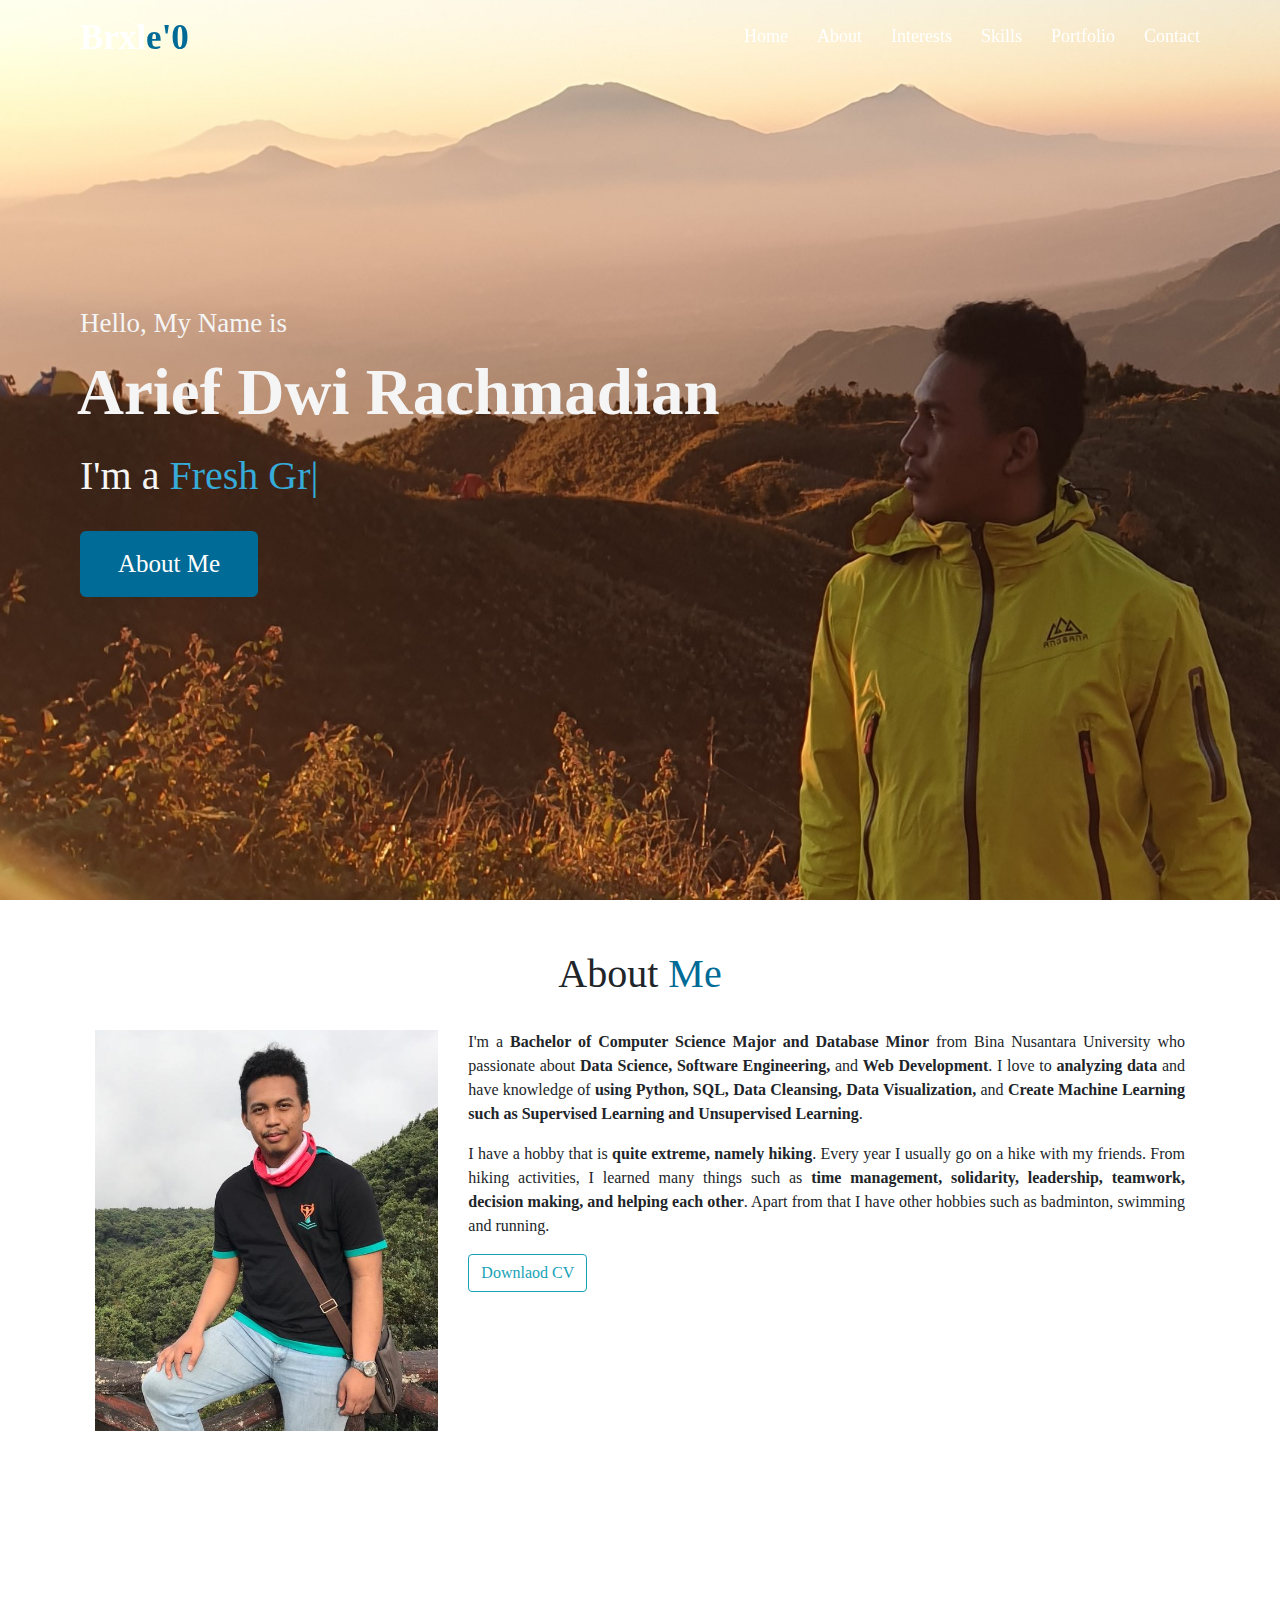
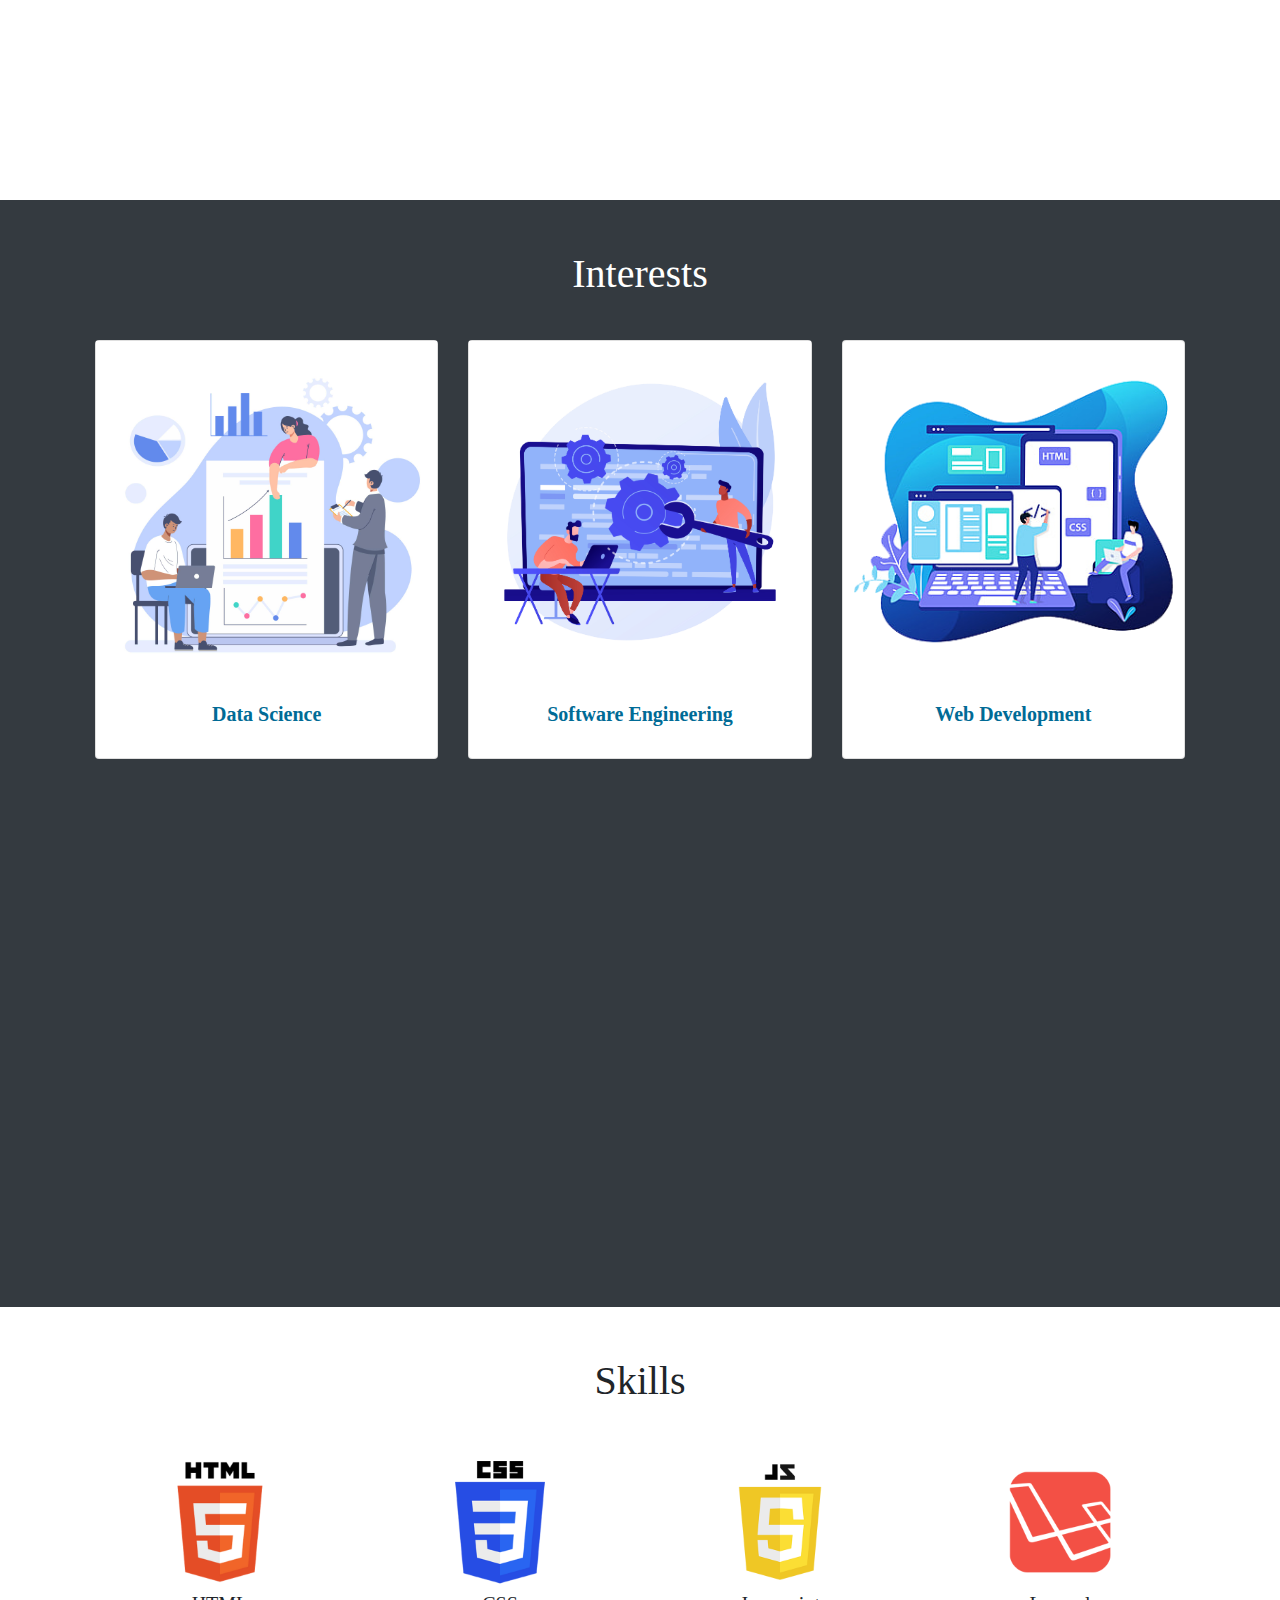
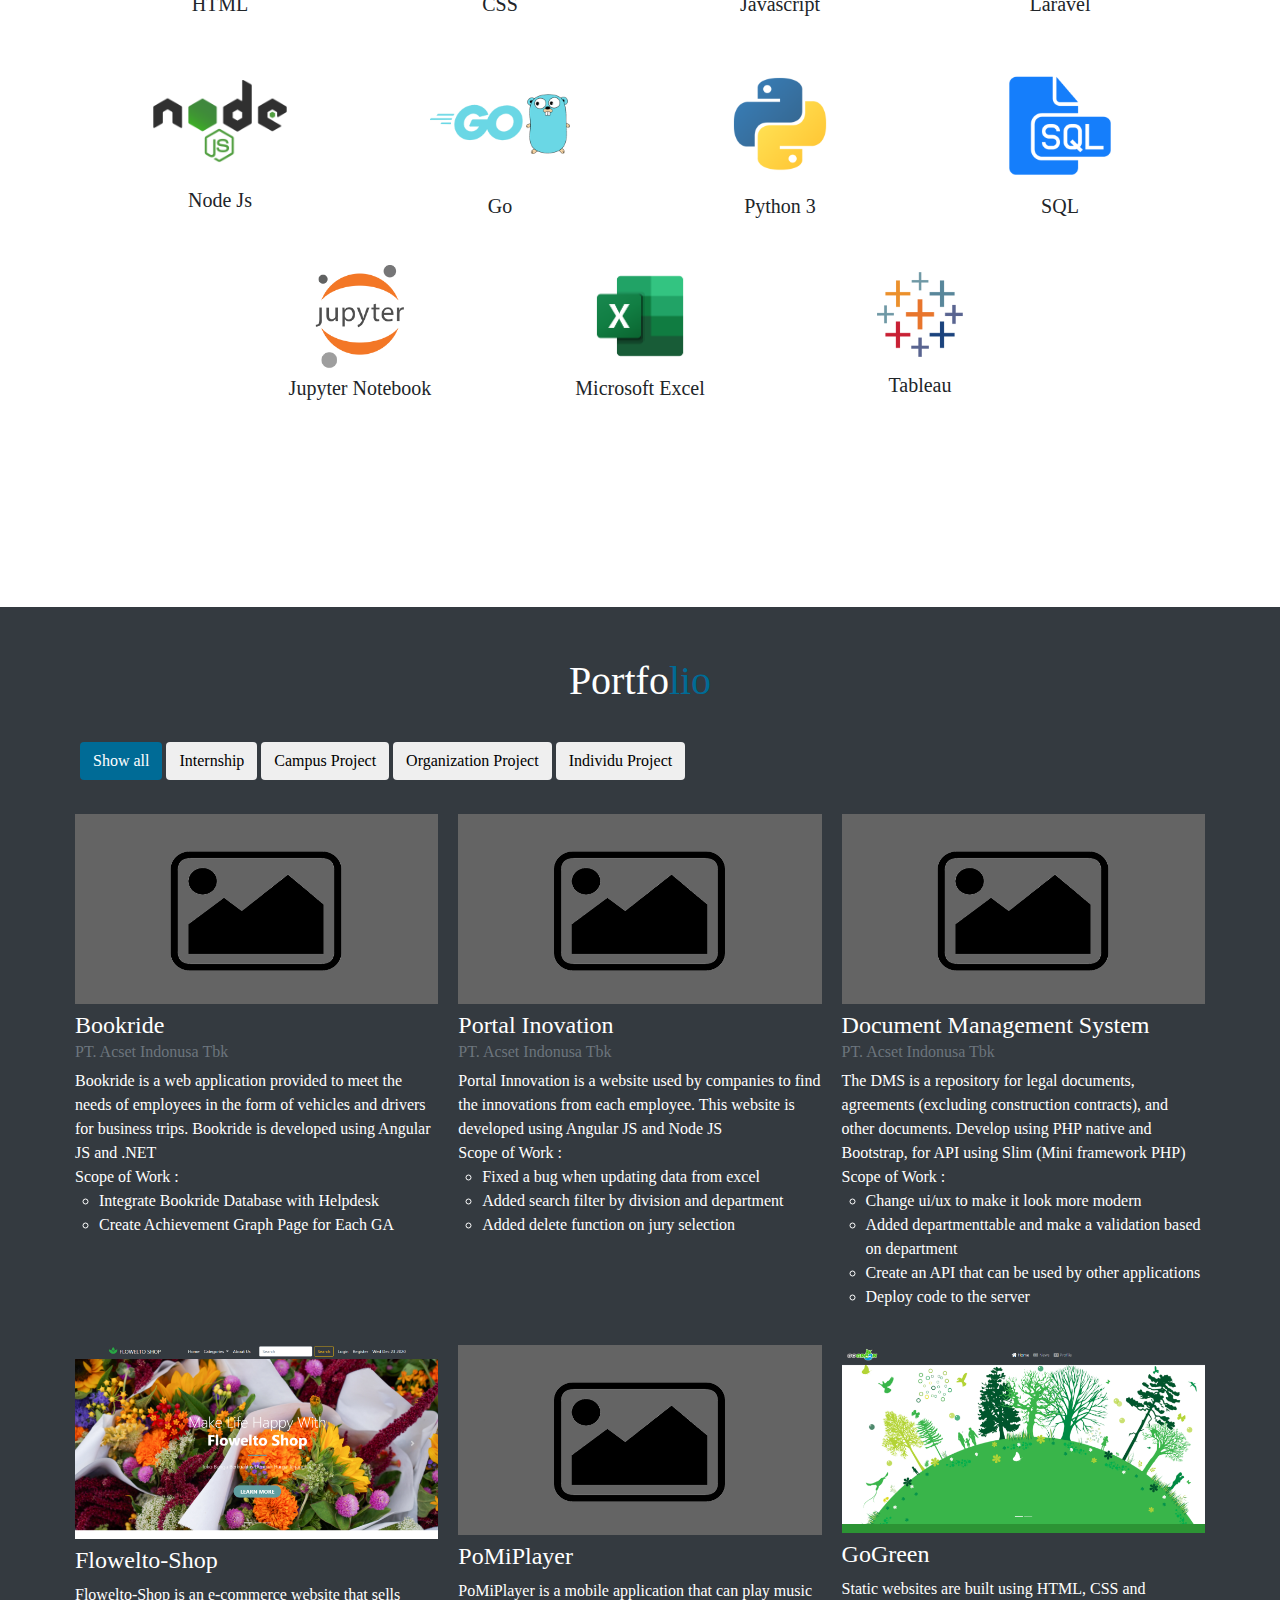
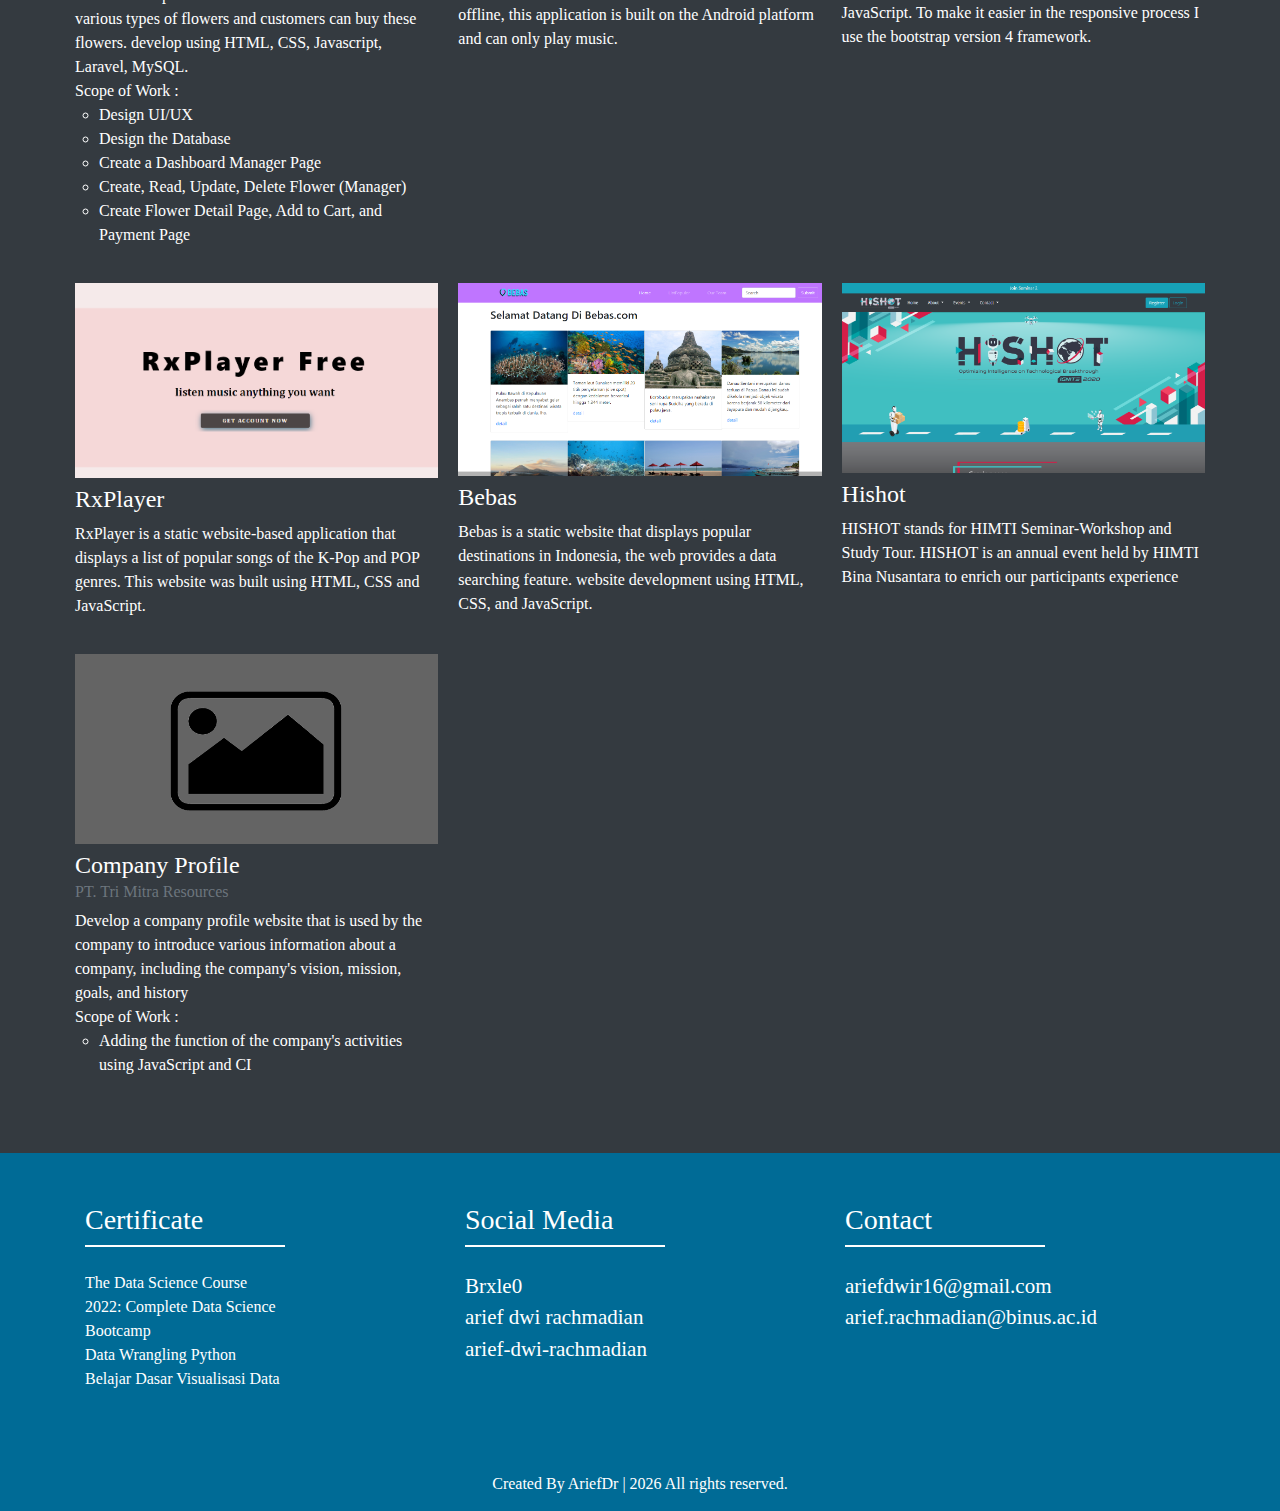
==== commit b6e2b8f2: "menambahkan certificate" ====
--- a/index.html
+++ b/index.html
@@ -207,7 +207,8 @@
                 <button class="btn btnPortfolio act" onclick="filterSelection('all')"> Show all</button>
                 <button class="btn btnPortfolio" onclick="filterSelection('intern')"> Internship</button>
                 <button class="btn btnPortfolio" onclick="filterSelection('campus')"> Campus Project</button>
-                <button class="btn btnPortfolio" onclick="filterSelection('organization')"> Organization Project</button>
+                <button class="btn btnPortfolio" onclick="filterSelection('organization')"> Organization
+                    Project</button>
                 <button class="btn btnPortfolio" onclick="filterSelection('individu')"> Individu Project</button>
             </div> <br>
             <div class="row">
@@ -216,7 +217,9 @@
                         <img src="/asset/img/blankPict.png" alt="company profile" style="width:100%" height="190">
                         <h4>Bookride</h4>
                         <h6 class="card-subtitle mb-2 text-muted">PT. Acset Indonusa Tbk</h6>
-                        <ul class="list-unstyled">Bookride is a web application provided to meet the needs of employees in the form of vehicles and drivers for business trips. Bookride is developed using Angular JS and .NET
+                        <ul class="list-unstyled">Bookride is a web application provided to meet the needs of employees
+                            in the form of vehicles and drivers for business trips. Bookride is developed using Angular
+                            JS and .NET
                             <li>Scope of Work :</li>
                             <ul>
                                 <li class="ml-4">
@@ -234,7 +237,8 @@
                         <img src="/asset/img/blankPict.png" alt="company profile" style="width:100%" height="190">
                         <h4>Portal Inovation</h4>
                         <h6 class="card-subtitle mb-2 text-muted">PT. Acset Indonusa Tbk</h6>
-                        <ul class="list-unstyled">Portal Innovation is a website used by companies to find the innovations from each employee. This website is developed using Angular JS and Node JS
+                        <ul class="list-unstyled">Portal Innovation is a website used by companies to find the
+                            innovations from each employee. This website is developed using Angular JS and Node JS
                             <li>Scope of Work :</li>
                             <ul>
                                 <li class="ml-4">
@@ -256,20 +260,22 @@
                         <h4>Document Management System</h4>
                         <h6 class="card-subtitle mb-2 text-muted">PT. Acset Indonusa Tbk</h6>
                         <ul class="list-unstyled">
-                            The DMS is a repository for legal documents, agreements (excluding construction contracts), and other documents.
+                            The DMS is a repository for legal documents, agreements (excluding construction contracts),
+                            and other documents. Develop using PHP native and Bootstrap, for API using Slim (Mini
+                            framework PHP)
                             <li>Scope of Work :</li>
                             <ul>
                                 <li class="ml-4">
                                     Change ui/ux to make it look more modern
                                 </li>
                                 <li class="ml-4">
-                                    Added division table and made some division based validation
+                                    Added departmenttable and make a validation based on department
                                 </li>
                                 <li class="ml-4">
                                     Create an API that can be used by other applications
                                 </li>
                                 <li class="ml-4">
-                                    Create an API that can be used by other applications
+                                    Deploy code to the server
                                 </li>
                             </ul>
                         </ul>
@@ -298,7 +304,8 @@
                     <div class="content">
                         <img src="asset/img/blankPict.png" alt="PomiPlayer" style="width:100%" height="190">
                         <h4>PoMiPlayer</h4>
-                        <p>PoMiPlayer is a mobile application that can play music offline, this application is built on the Android platform and can only play music.</p>
+                        <p>PoMiPlayer is a mobile application that can play music offline, this application is built on
+                            the Android platform and can only play music.</p>
                     </div>
                 </div>
                 <div class="column campus">
@@ -366,43 +373,49 @@
     <section id="contact" style=" min-height: 10vh; background-color: #006B96;">
         <div class="container">
             <div class="row justify-content-md-center">
-                <div class="col-lg-4">
+                <div class="col-lg-4 col-md-4 col-sm-4">
+                    <div class="garisBawah">
+                        <h3 class="text-white">Certificate</h3>
+                    </div><br>
+                    <div style="width: 200px;">
+                        <ul class="list-unstyled">
+                            <li style="font-size: 16px;"><a href="https://www.udemy.com/certificate/UC-dc941565-c342-4b55-8fb0-79ddc4d3e486/" target="_blank" style="text-decoration: none;"><i
+                                        class="fa fa-certificate"></i> The Data Science Course 2022: Complete Data
+                                    Science Bootcamp </a></li>
+                            <li style="font-size: 16px;"><a href="https://academy.dqlab.id/Certificate_check_2/resultV2/DQLABDTWP1DQEFSR" target="_blank" style="text-decoration: none;"><i
+                                        class="fa fa-certificate"></i> Data Wrangling Python </a></li>
+                            <li style="font-size: 16px;"><a href="https://www.dicoding.com/certificates/0LZ0DG45QX65" target="_blank" style="text-decoration: none;"><i
+                                        class="fa fa-certificate"></i> Belajar Dasar Visualisasi Data</a></li>
+                        </ul>
+                    </div>
+                </div>
+                <div class="col-lg-4 col-md-4 col-sm-4">
                     <div class="garisBawah">
                         <h3 class="text-white">Social Media</h3>
                     </div><br>
                     <div class="text-justify" style="width: 300px;">
                         <ul class="list-unstyled">
-                            <li style="font-size: 23px;"><a href="https://instagram.com/brxle0" target="_blank"
+                            <li style="font-size: 21px;"><a href="https://instagram.com/brxle0" target="_blank"
                                     style="text-decoration: none;"><i class="fab fa-instagram"></i> Brxle0</a></li>
-                            <li style="font-size: 23px;"><a href="https://web.facebook.com/Arief06162000/"
+                            <li style="font-size: 21px;"><a href="https://web.facebook.com/Arief06162000/"
                                     target="_blank" style="text-decoration: none;"><i
                                         class="fab fa-facebook-square"></i> arief dwi rachmadian</a></li>
-                            <li style="font-size: 23px;"><a
+                            <li style="font-size: 21px;"><a
                                     href="https://www.linkedin.com/in/arief-dwi-rachmadian-ba2719152/" target="_blank"
                                     style="text-decoration: none;"><i class="fab fa-linkedin-in"></i>
                                     arief-dwi-rachmadian</a></li>
                         </ul>
                     </div>
                 </div>
-                <div class="col-lg-4">
-                    <div class="garisBawah">
-                        <h3 class="text-white">Certificate</h3>
-                    </div><br>
-                    <div class="text-justify" style="width: 200px;">
-                        <ul class="list-unstyled">
-                            <li style="font-size: 23px;"></li>
-                        </ul>
-                    </div>
-                </div>
-                <div class="col-lg-4">
+                <div class="col-lg-4 col-md-4 col-sm-4">
                     <div class="garisBawah">
                         <h3 class="text-white">Contact</h3>
                     </div><br>
                     <div class="text-justify">
                         <ul class="list-unstyled">
-                            <li style="font-size: 23px;"><a href="" style="text-decoration: none;"><i
+                            <li style="font-size: 21px;"><a href="#" style="text-decoration: none;"><i
                                         class="fa fa-envelope"></i> ariefdwir16@gmail.com</a></li>
-                            <li style="font-size: 23px;"><a href="" style="text-decoration: none;"><i
+                            <li style="font-size: 21px;"><a href="#" style="text-decoration: none;"><i
                                         class="fa fa-envelope"></i> arief.rachmadian@binus.ac.id</a></li>
                         </ul>
                     </div>
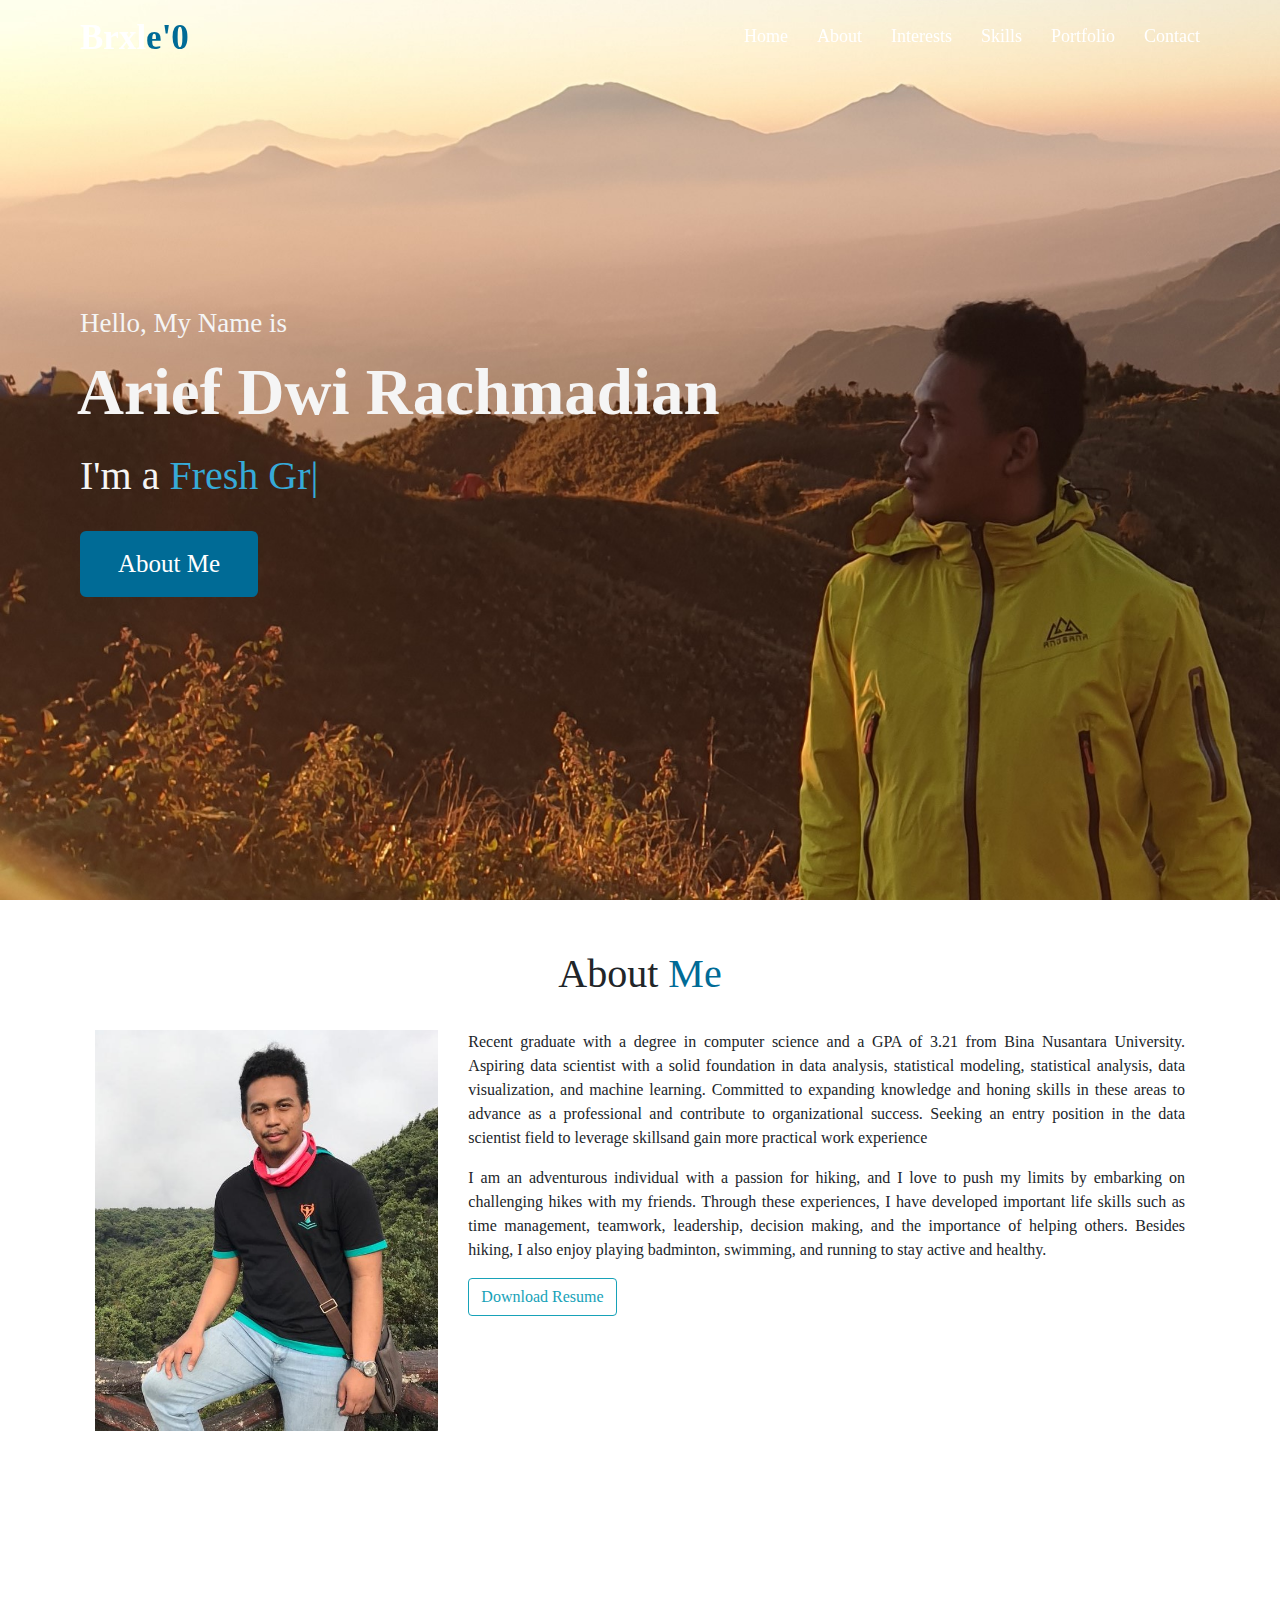
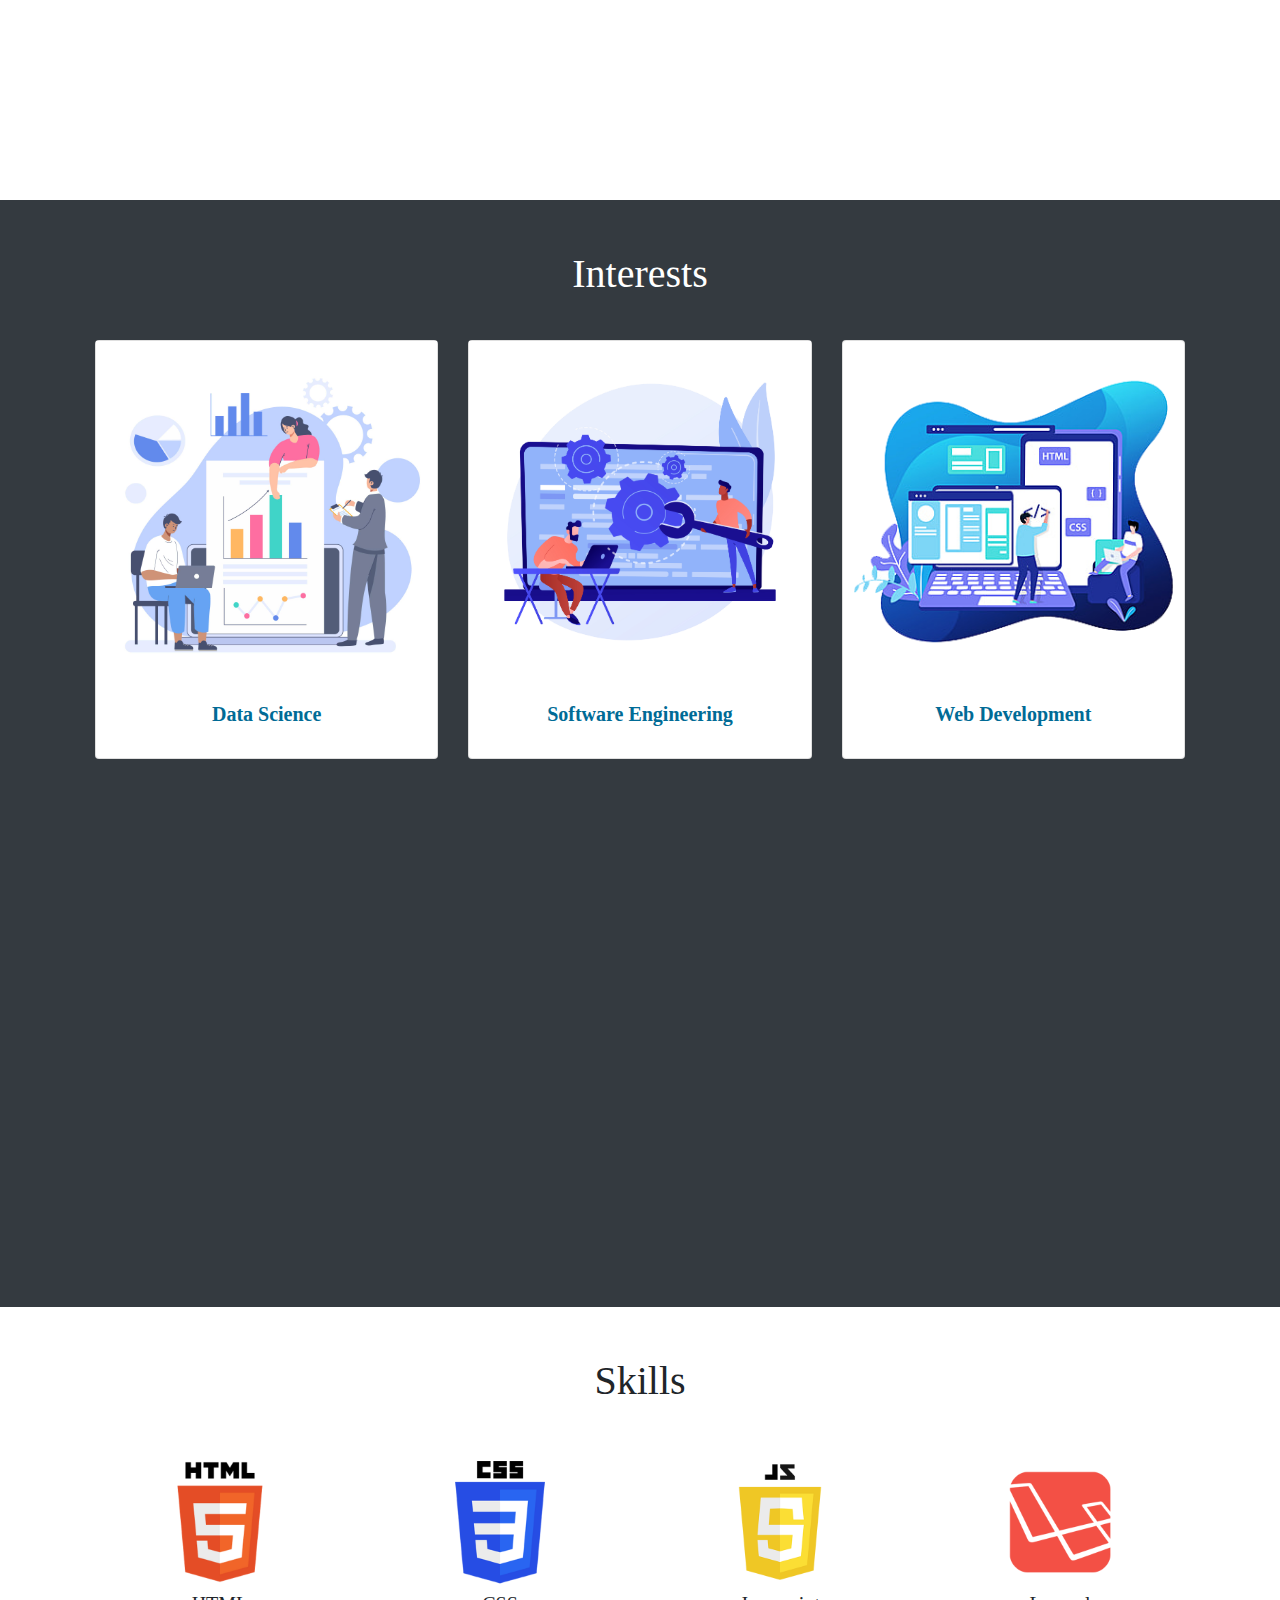
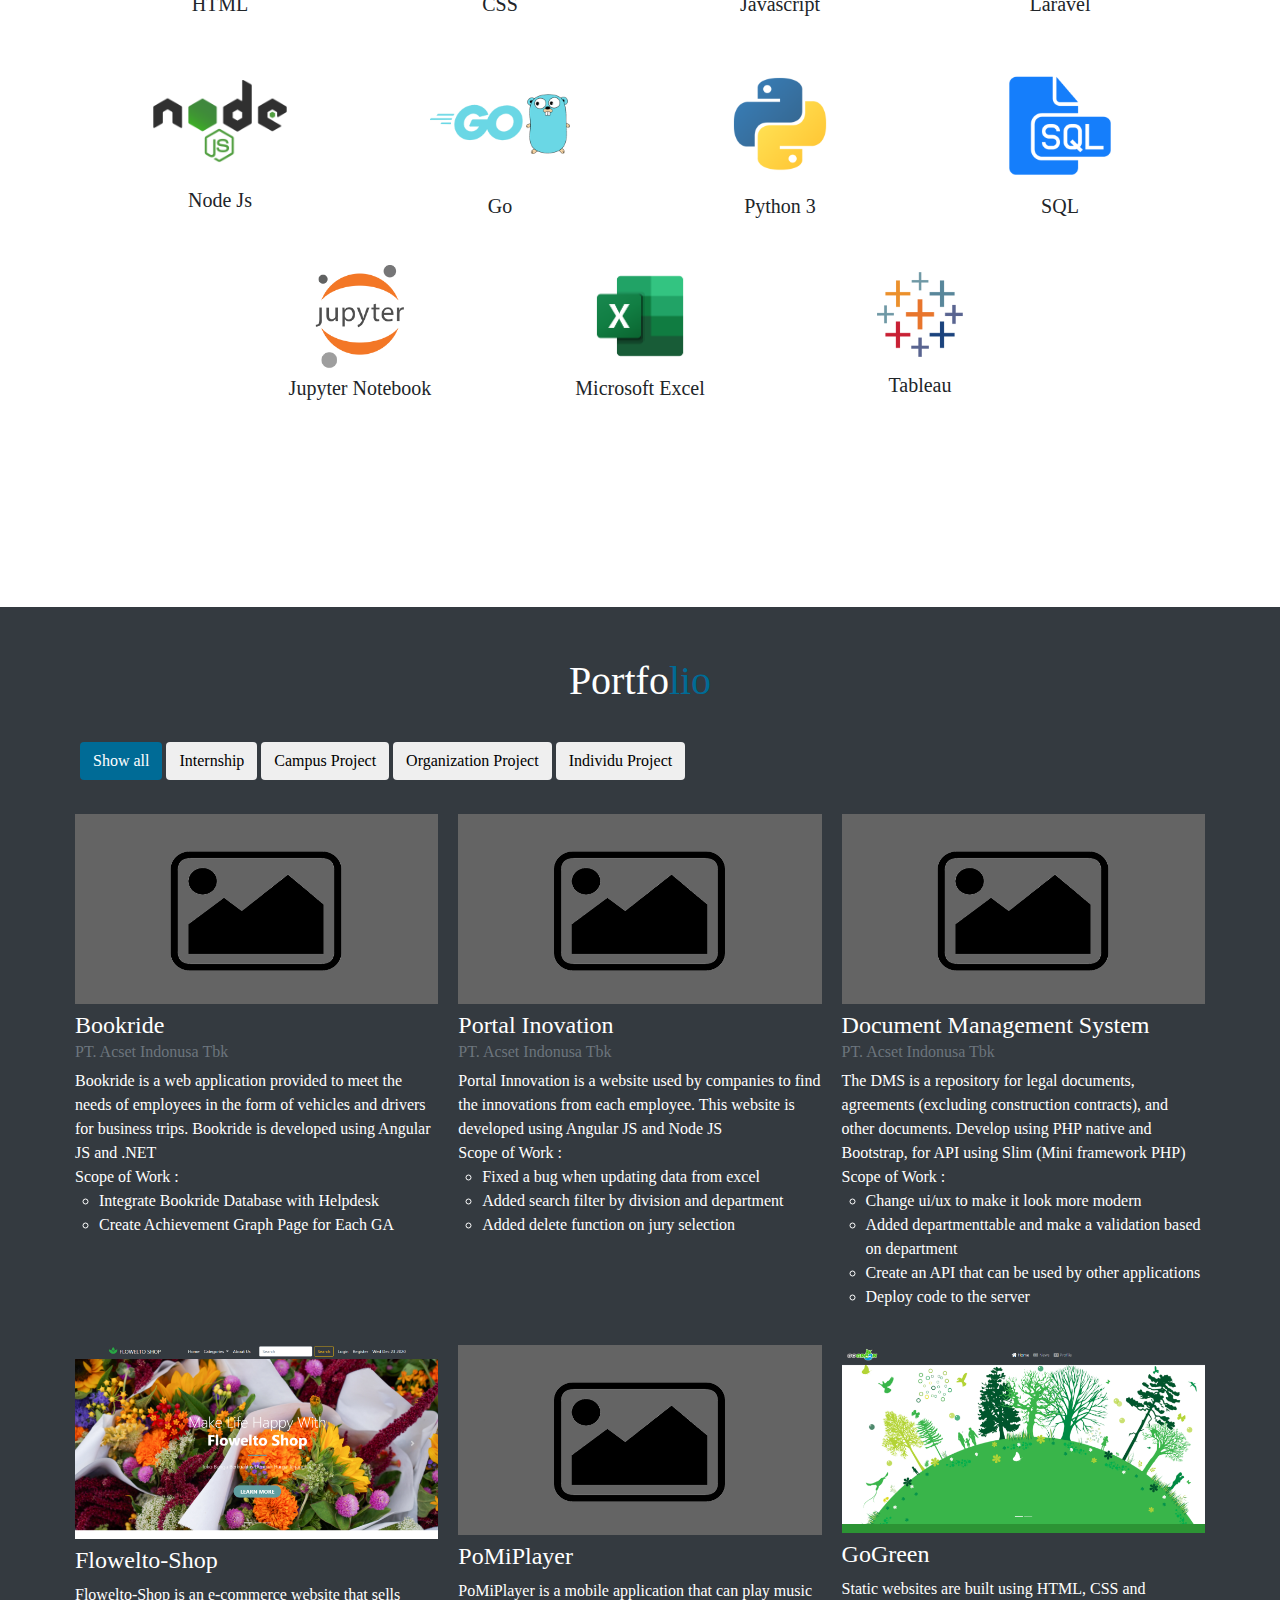
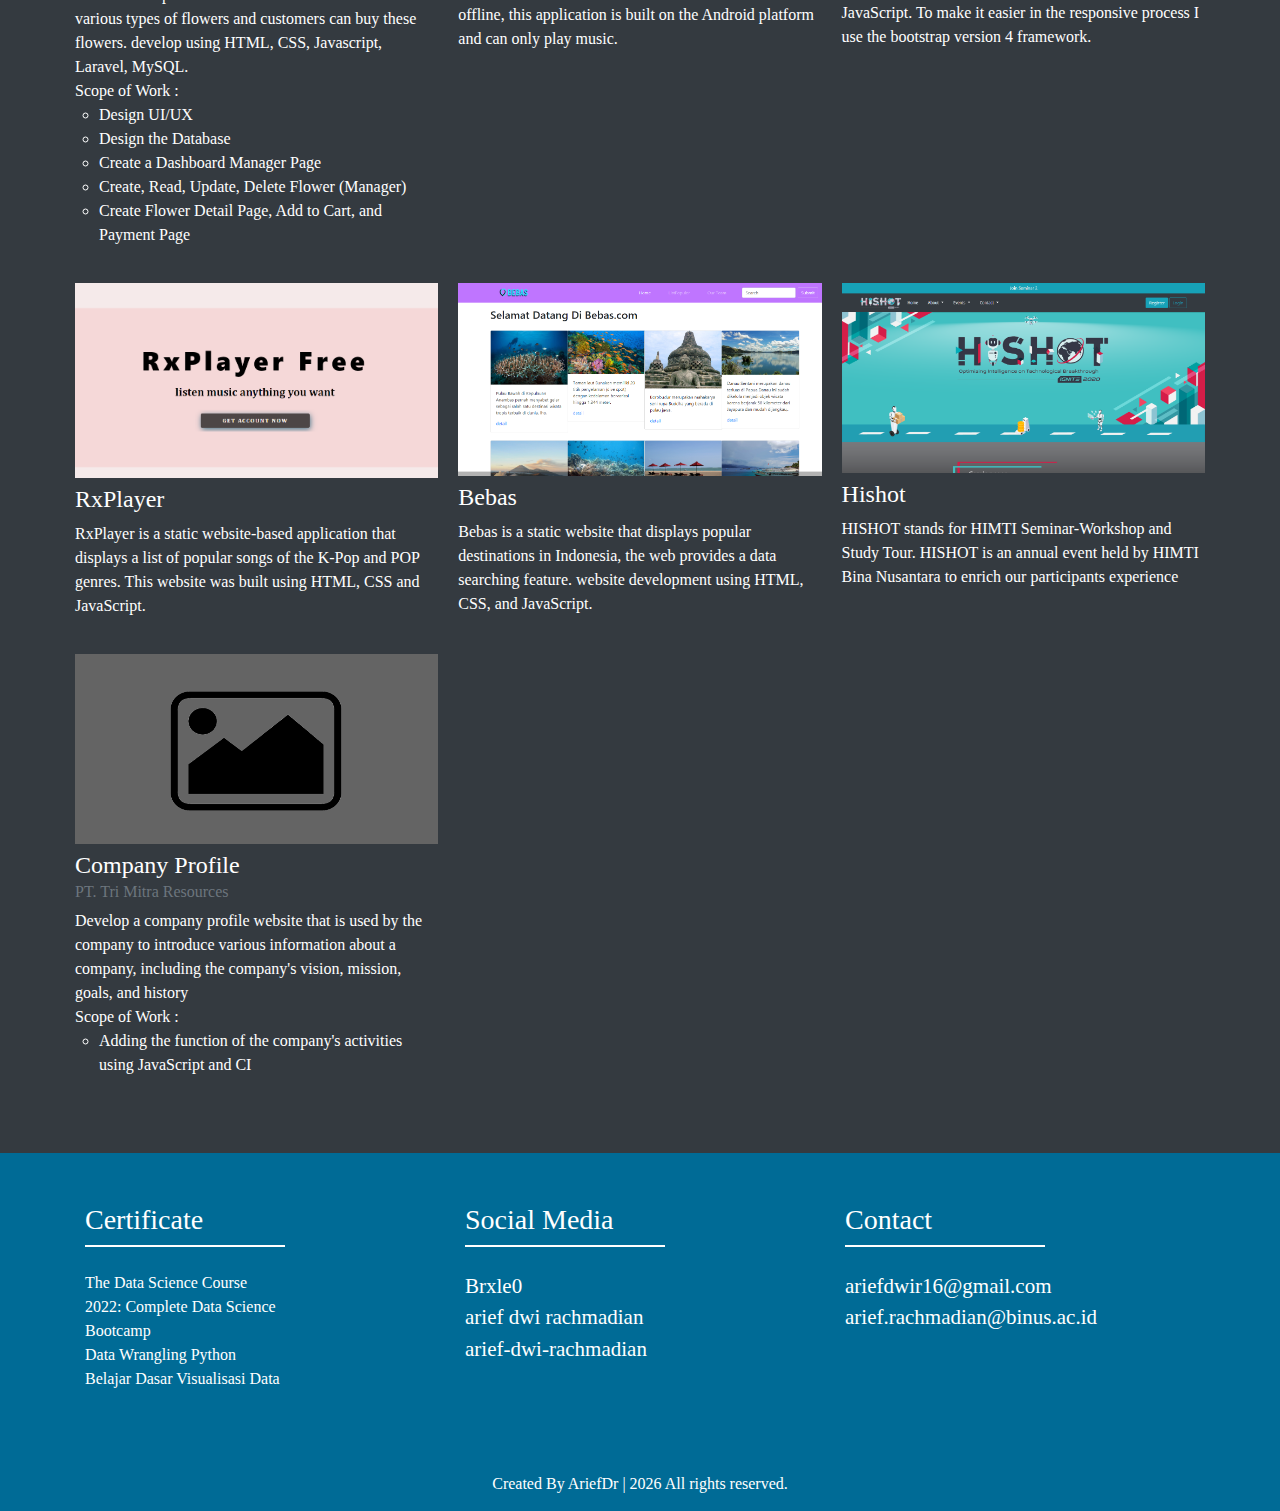
==== commit 4e84426b: "change summary about me and chache cv template" ====
--- a/index.html
+++ b/index.html
@@ -57,27 +57,25 @@
                     </div>
                     <div class="col-lg-8">
                         <p class="text-justify">
-                            I'm a <b>Bachelor of Computer Science Major and Database Minor</b> from Bina Nusantara
-                            University who
-                            passionate about <b>Data Science, Software Engineering,</b> and <b>Web Development</b>. I
-                            love to
-                            <b>analyzing data </b>and have knowledge of <b>using Python, SQL, Data Cleansing, Data
-                                Visualization,</b> and
-                            <b>Create Machine Learning such as Supervised Learning and Unsupervised Learning</b>.
+                            Recent graduate with a degree in computer science and a GPA of 3.21 from
+                            Bina Nusantara University. Aspiring data scientist with a solid foundation 
+                            in data analysis, statistical modeling, statistical analysis, data visualization, 
+                            and machine learning. Committed to expanding knowledge and honing 
+                            skills in these areas to advance as a professional and contribute to 
+                            organizational success. Seeking an entry position in the data scientist field
+                            to leverage skillsand gain more practical work experience
                         </p>
                         <p class="text-justify">
-                            I have a hobby that is <b>quite extreme, namely hiking</b>. Every year I usually go on a
-                            hike with
-                            my friends. From hiking activities, I learned many things such as <b>time management,
-                                solidarity, leadership,
-                                teamwork, decision making, and helping each other</b>. Apart from that I have other
-                            hobbies such as badminton, swimming and running.
+                            I am an adventurous individual with a passion for hiking, and I love to push my limits by embarking 
+                            on challenging hikes with my friends. Through these experiences, I have developed important life 
+                            skills such as time management, teamwork, leadership, decision making, and the importance of helping 
+                            others. Besides hiking, I also enjoy playing badminton, swimming, and running to stay active and healthy.
                         </p>
                         <!-- <p class="text-justify">
                             Quote : <q><i></i>.</q>
                         </p> -->
-                        <a href="/asset/cv/New-Arief-Dwi-Rachmadian-RESUME.pdf" target="_blank"
-                            class="btn btn-outline-info">Downlaod CV</a>
+                        <a href="/asset/cv/Arief-Dwi-Rachmadian-RESUME(DS).pdf" target="_blank"
+                            class="btn btn-outline-info">Download Resume</a>
                     </div>
                 </div>
             </div>
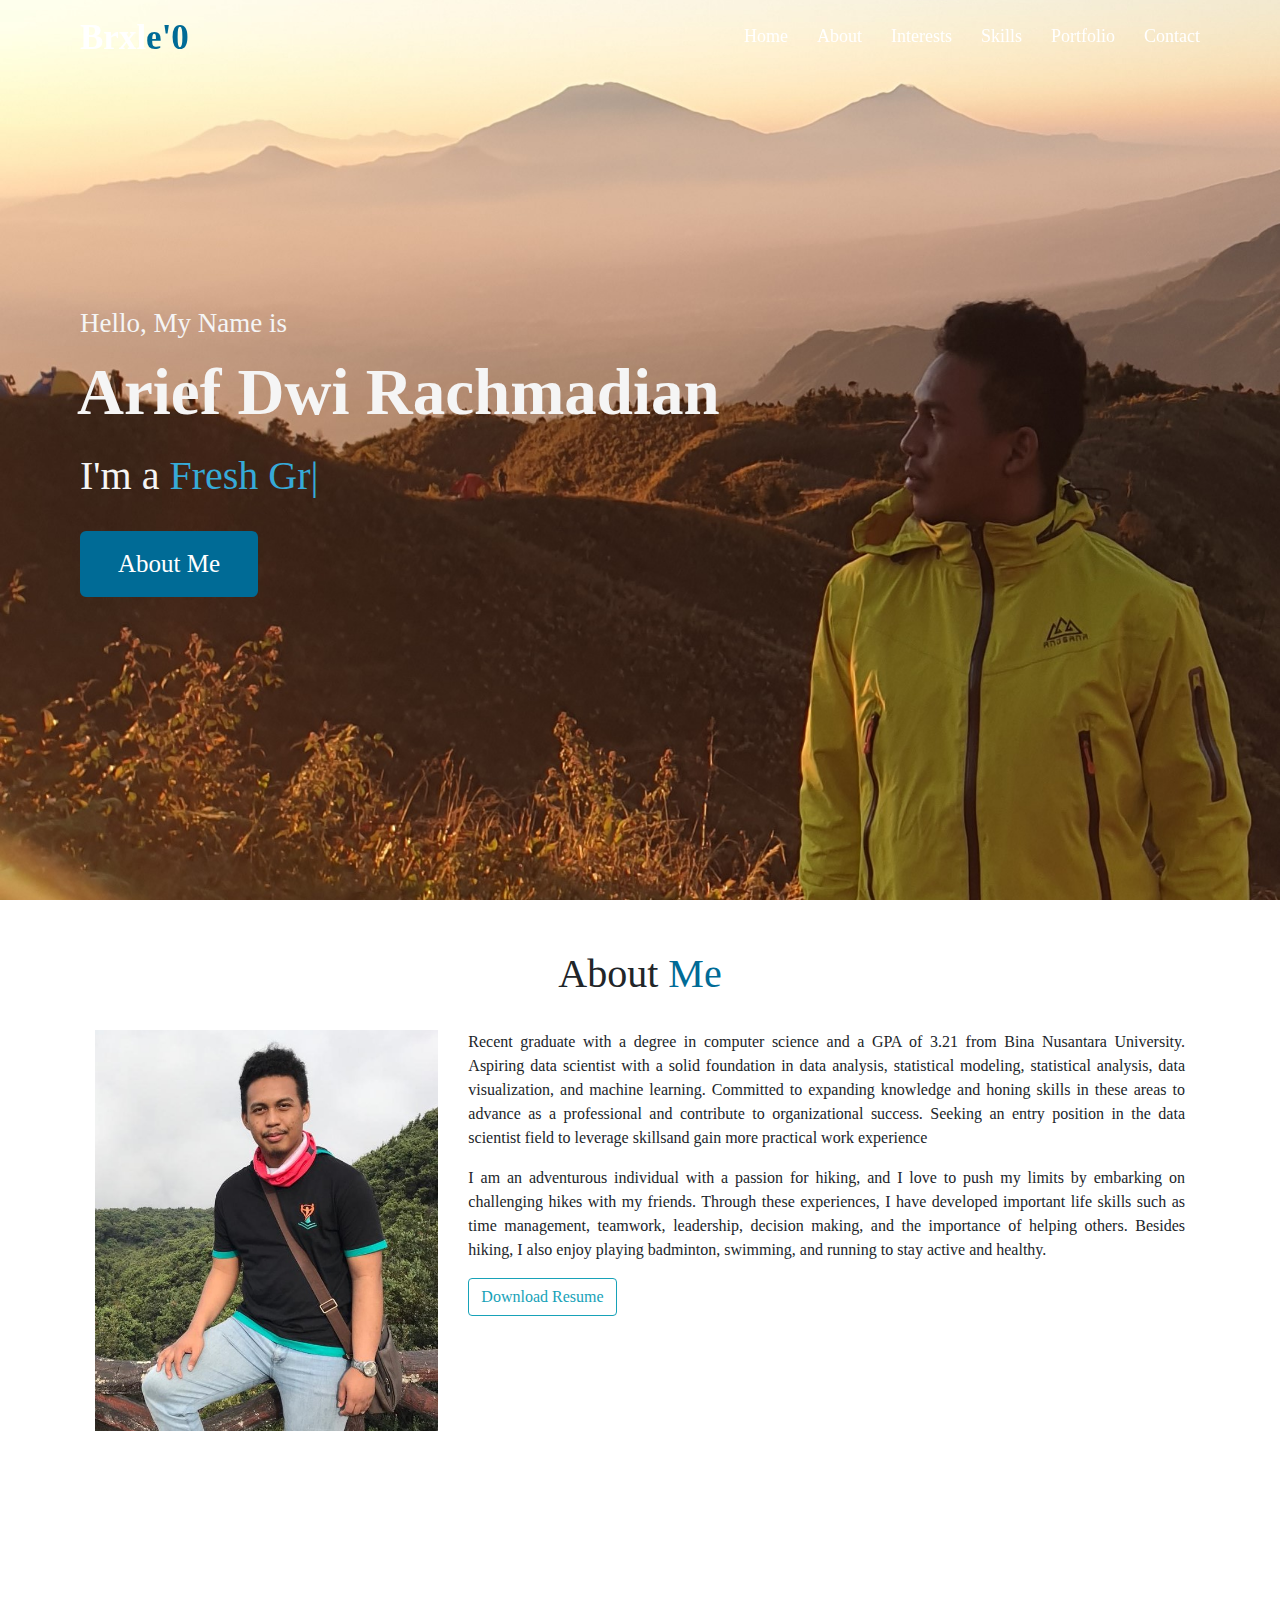
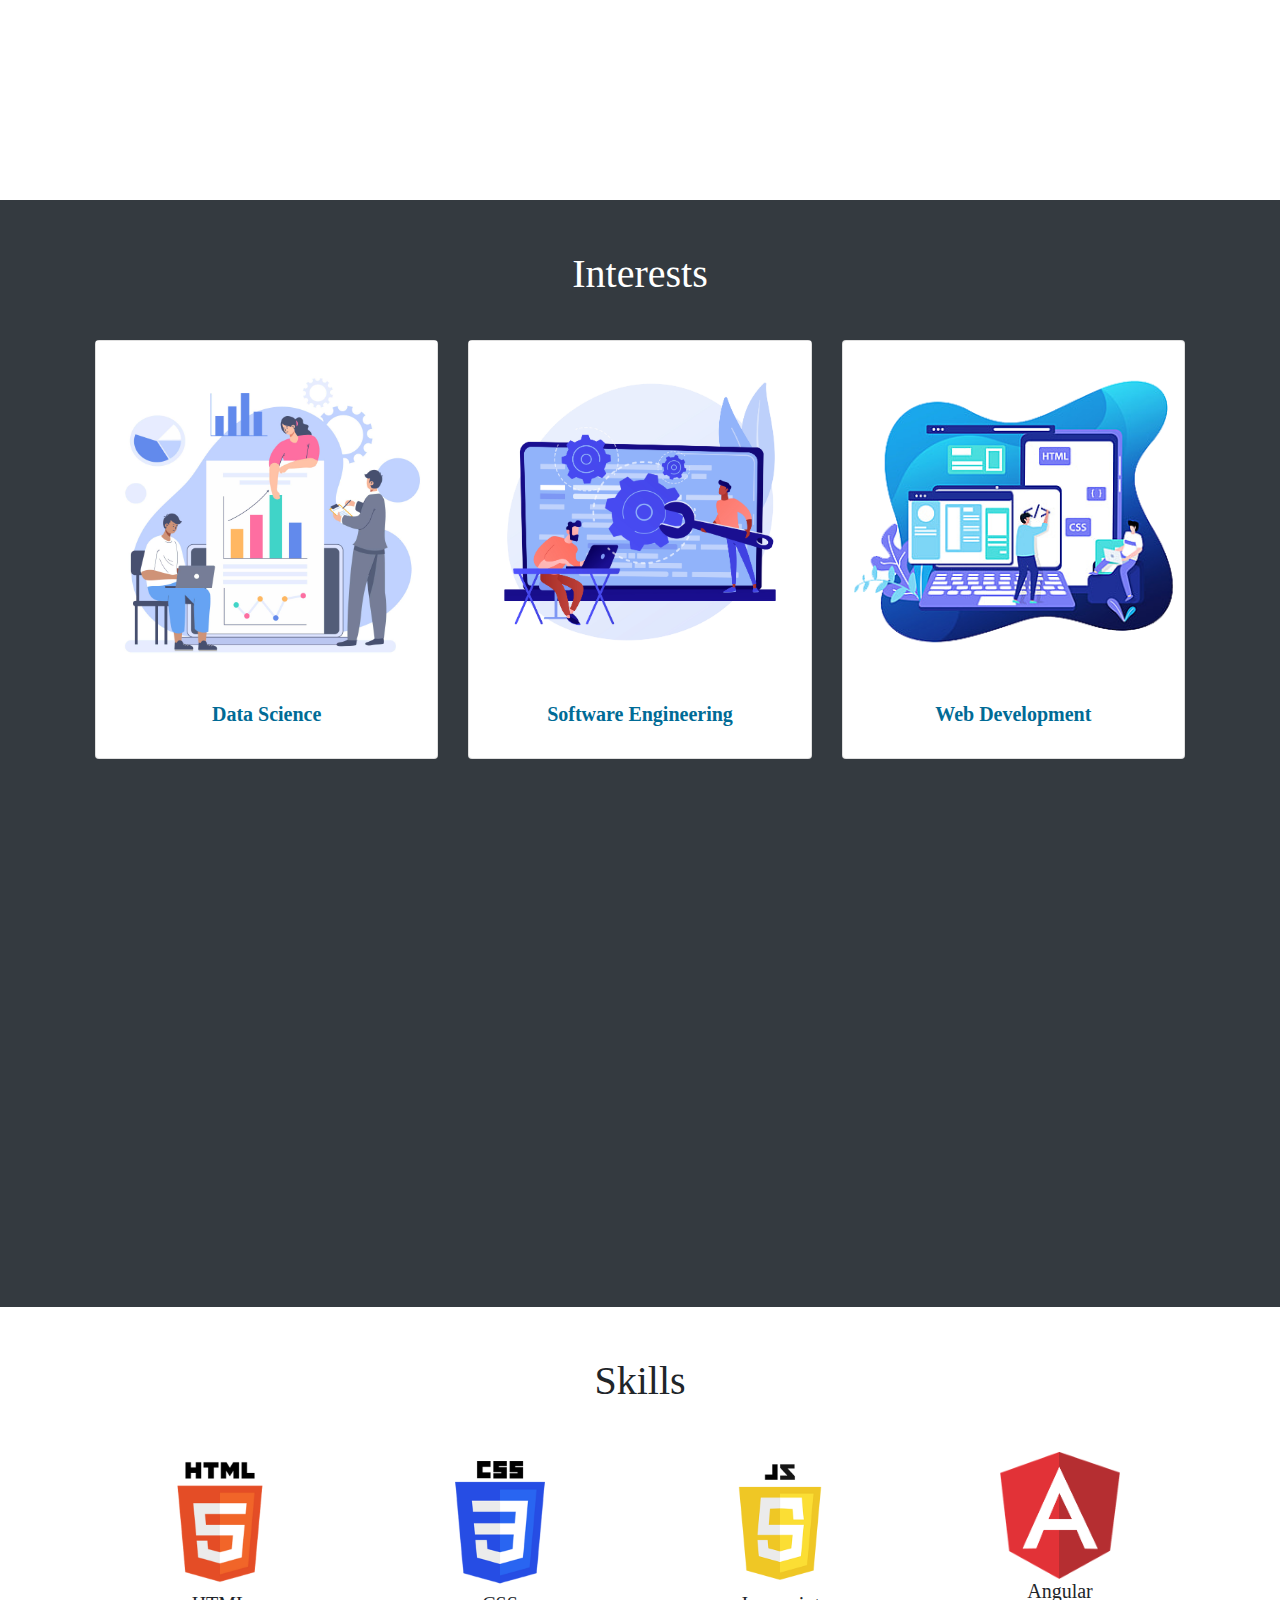
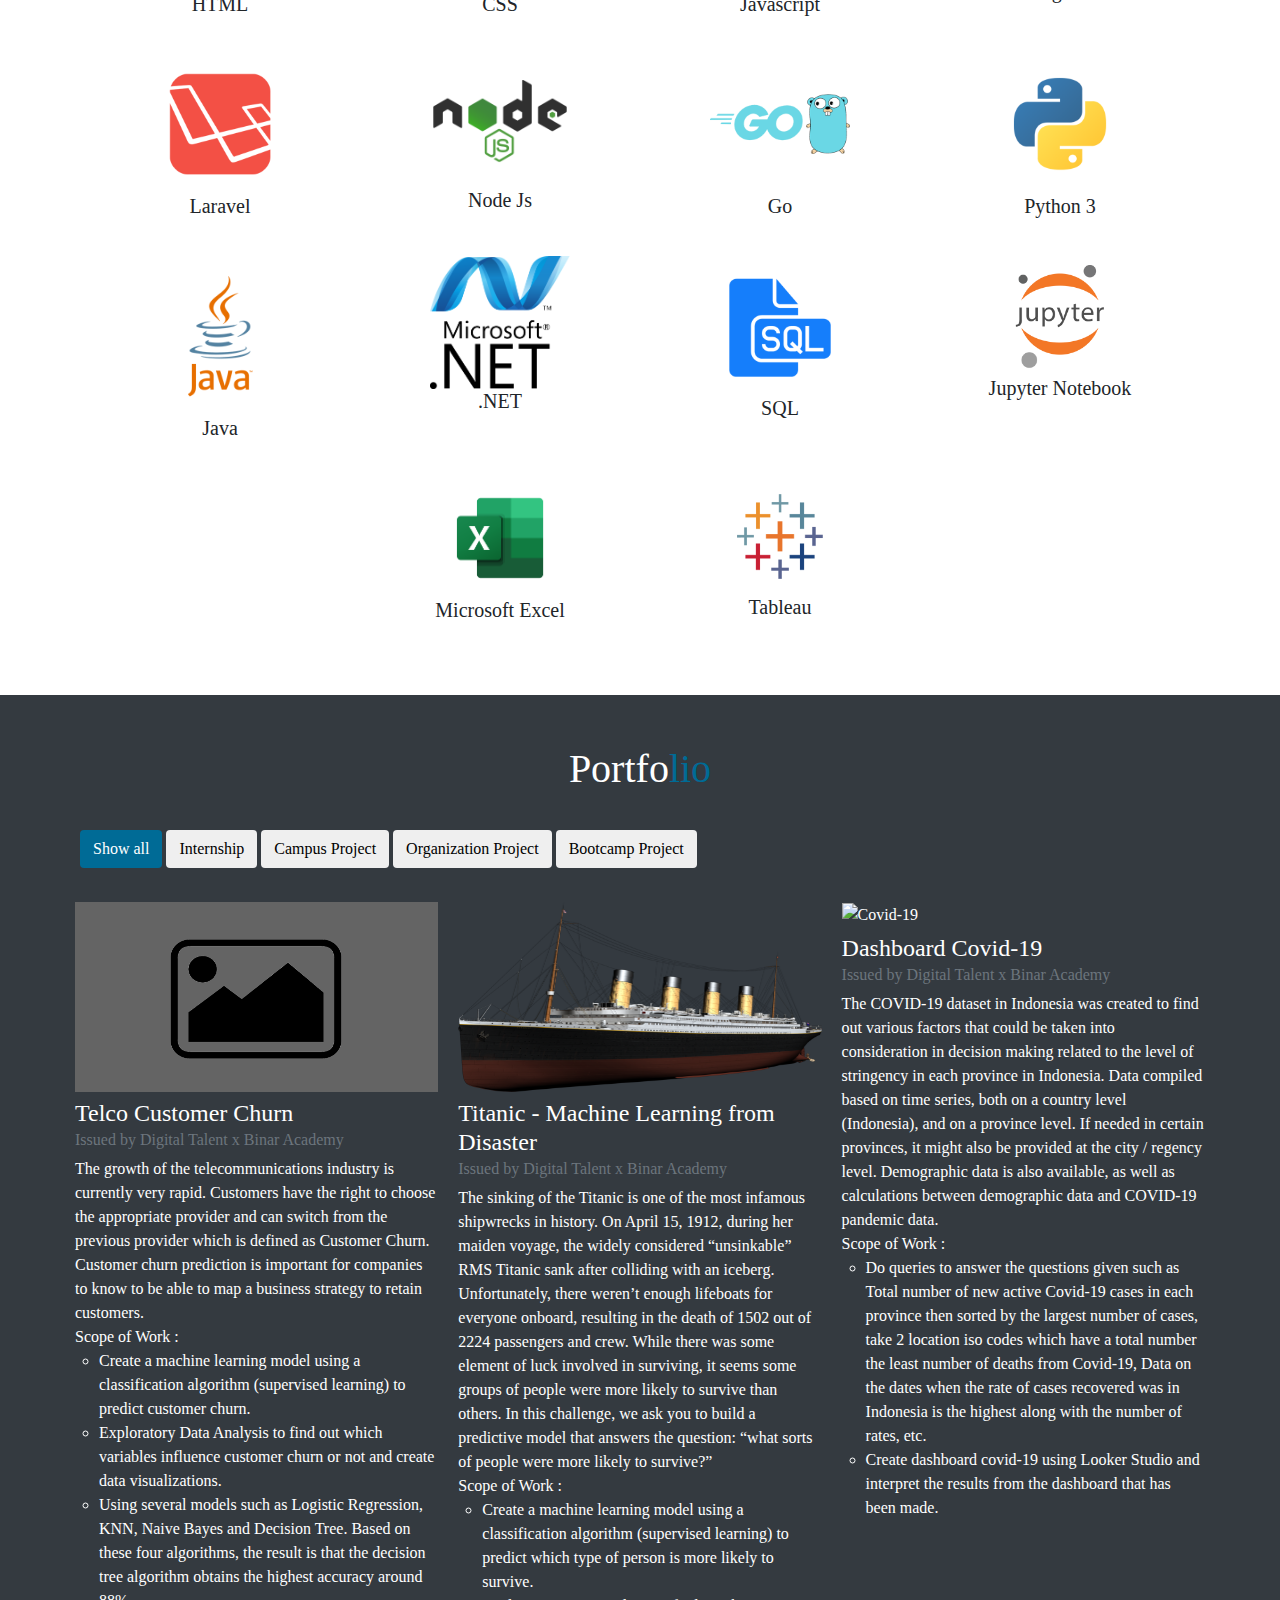
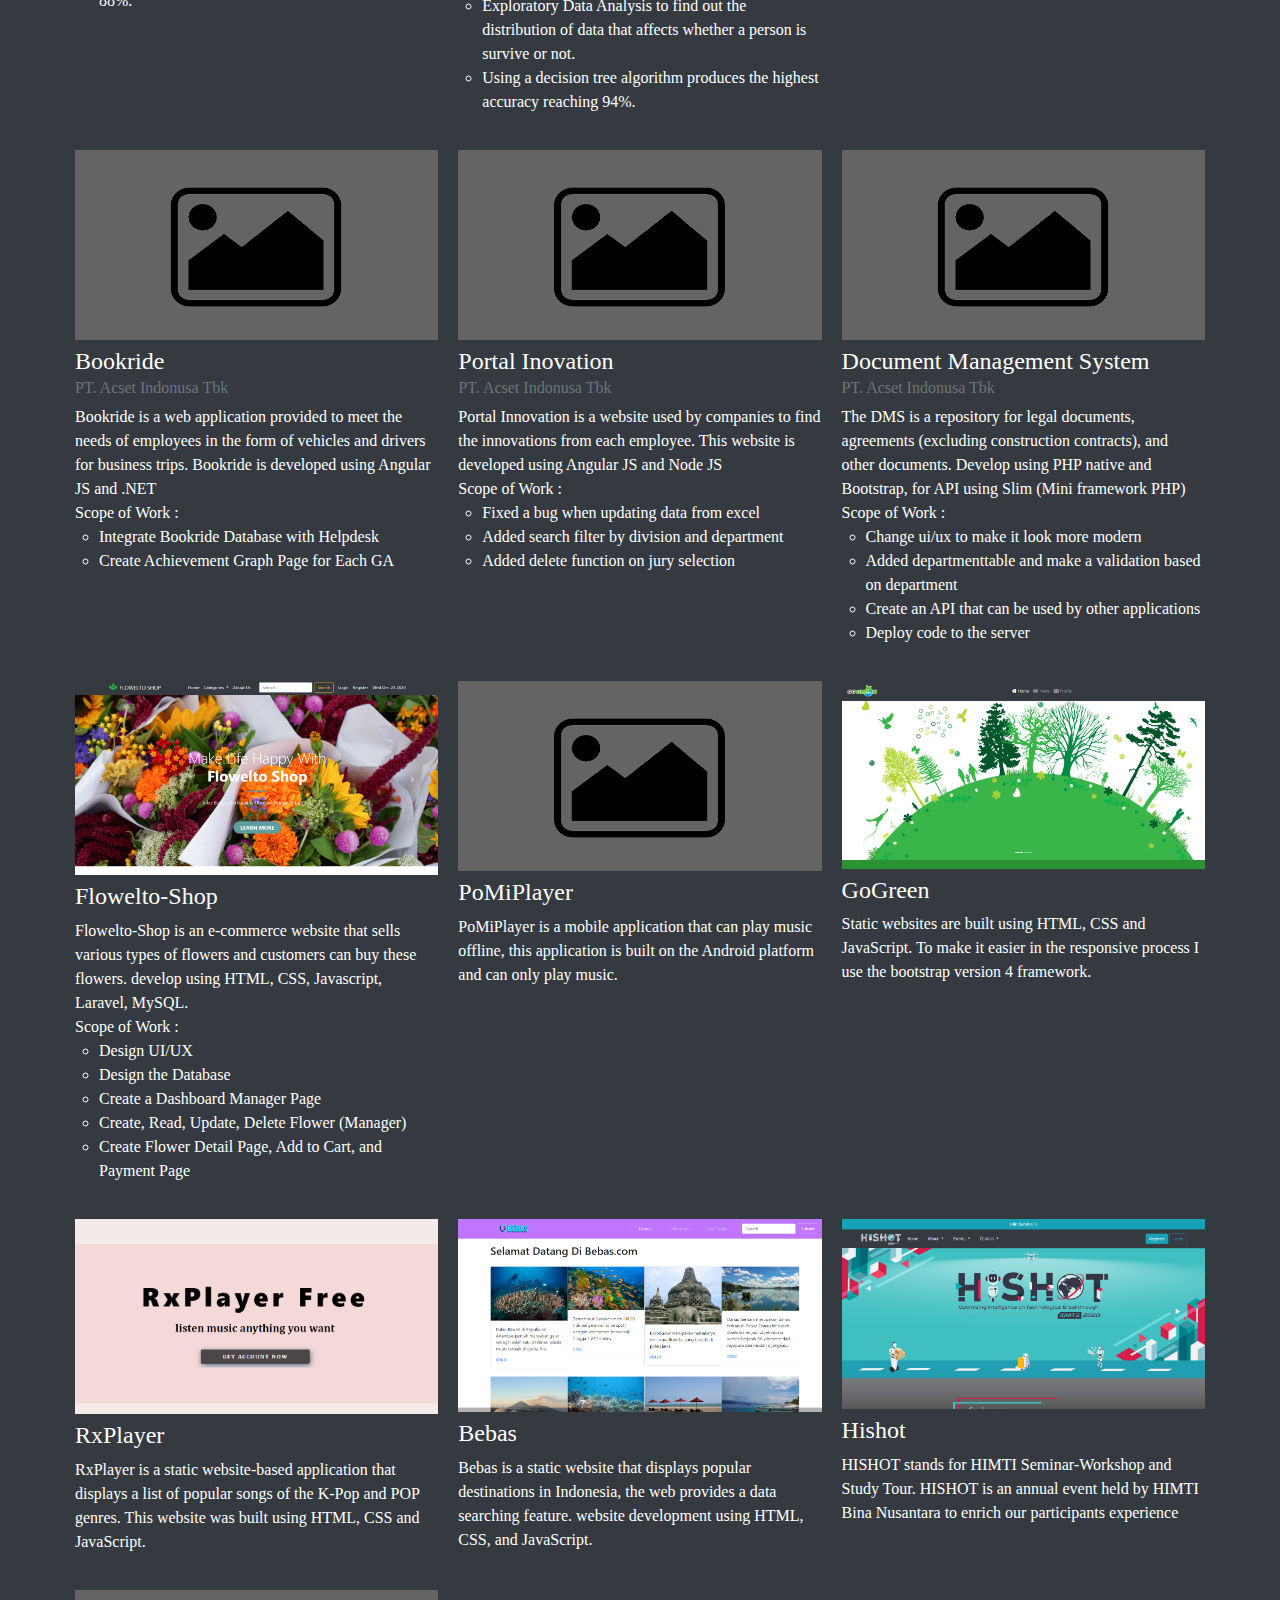
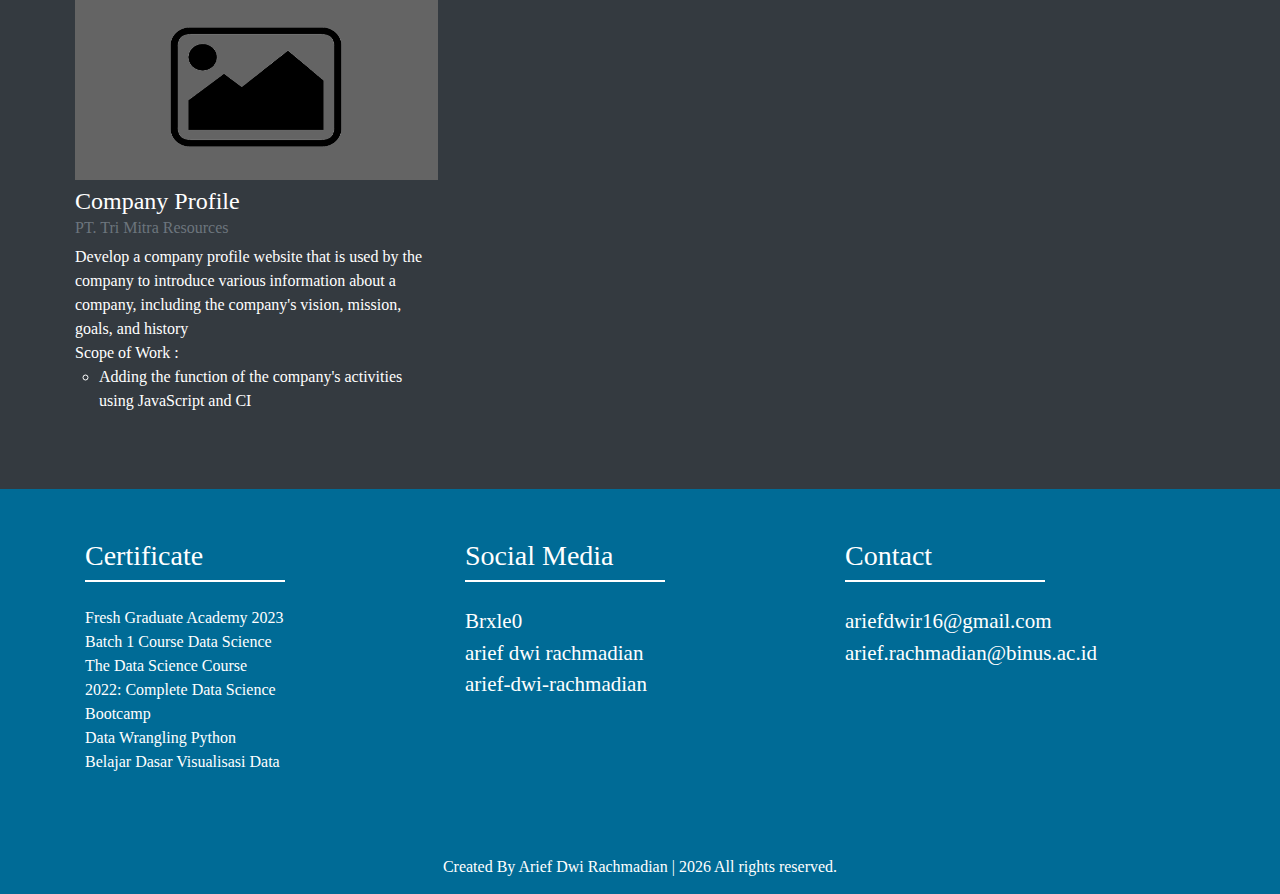
==== commit aaea719c: "add bootacm project, add skills, certificate" ====
--- a/index.html
+++ b/index.html
@@ -146,6 +146,13 @@
 
                     <div class="col-sm-3" style="margin: 15px 0;">
                         <div class="text-center codeSkill">
+                            <img src="/asset/img/angular.png" alt="Angular" width="120">
+                            <h5>Angular</h5>
+                        </div>
+                    </div>
+
+                    <div class="col-sm-3" style="margin: 15px 0;">
+                        <div class="text-center codeSkill">
                             <img src="/asset/img/laravel.png" alt="Laravel" width="140">
                             <h5>Laravel</h5>
                         </div>
@@ -157,6 +164,7 @@
                             <h5>Node Js</h5>
                         </div>
                     </div>
+
                     <div class="col-sm-3" style="margin: 15px 0;">
                         <div class="text-center codeSkill">
                             <img src="asset/img/Golang.png" alt="Golang" width="140">
@@ -167,6 +175,20 @@
                         <div class="text-center codeSkill">
                             <img src="/asset/img/python.png" alt="Pyhton" width="140">
                             <h5>Python 3</h5>
+                        </div>
+                    </div>
+
+                    <div class="col-sm-3" style="margin: 15px 0;">
+                        <div class="text-center codeSkill">
+                            <img src="asset/img/java.png" alt="Java" width="160">
+                            <h5>Java</h5>
+                        </div>
+                    </div>
+
+                    <div class="col-sm-3" style="margin: 15px 0;">
+                        <div class="text-center codeSkill">
+                            <img src="asset/img/Microsoft_.NET_logo.png" alt=".NET" width="140">
+                            <h5>.NET</h5>
                         </div>
                     </div>
 
@@ -207,9 +229,87 @@
                 <button class="btn btnPortfolio" onclick="filterSelection('campus')"> Campus Project</button>
                 <button class="btn btnPortfolio" onclick="filterSelection('organization')"> Organization
                     Project</button>
-                <button class="btn btnPortfolio" onclick="filterSelection('individu')"> Individu Project</button>
+                <button class="btn btnPortfolio" onclick="filterSelection('bootcamp')"> Bootcamp Project</button>
             </div> <br>
             <div class="row">
+                <div class="column bootcamp">
+                    <div class="content">
+                        <a href="https://github.com/AriefDR/Telco-Customer-Churn" target="_blank">
+                            <img src="/asset/img/blankPict.png" alt="Customer Churn" style="width:100%" height="190">
+                        </a>
+                        <h4>Telco Customer Churn</h4>
+                        <h6 class="card-subtitle mb-2 text-muted">Issued by Digital Talent x Binar Academy</h6>
+                        <ul class="list-unstyled">The growth of the telecommunications industry is currently very rapid. Customers have the right to choose the appropriate
+                            provider and can switch from the previous provider which is defined as Customer Churn. Customer churn prediction is important
+                            for companies to know to be able to map a business strategy to retain customers.
+                            <li>Scope of Work :</li>
+                            <ul>
+                                <li class="ml-4">
+                                    Create a machine learning model using a classification algorithm (supervised learning) to predict customer churn.
+                                </li>
+                                <li class="ml-4">
+                                    Exploratory Data Analysis to find out which variables influence customer churn or not and create data visualizations.
+                                </li>
+                                <li class="ml-4">
+                                    Using several models such as Logistic Regression, KNN, Naive Bayes and Decision Tree. Based on these four algorithms,
+                                    the result is that the decision tree algorithm obtains the highest accuracy around 88%.
+                                </li>
+                            </ul>
+                        </ul>
+                    </div>
+                </div>
+                <div class="column bootcamp">
+                    <div class="content">
+                        <a href="https://github.com/AriefDR/Titanic-Machine-Learning-From-Disaster" target="_blank">
+                            <img src="/asset/img/Titanic-PNG-HD-Image.png" alt="Titanic" style="width:100%" height="190">
+                        </a>
+                        <h4>Titanic - Machine Learning from Disaster</h4>
+                        <h6 class="card-subtitle mb-2 text-muted">Issued by Digital Talent x Binar Academy</h6>
+                        <ul class="list-unstyled">The sinking of the Titanic is one of the most infamous shipwrecks in history. On April 15, 1912, during her maiden voyage, the
+                            widely considered “unsinkable” RMS Titanic sank after colliding with an iceberg. Unfortunately, there weren’t enough lifeboats
+                            for everyone onboard, resulting in the death of 1502 out of 2224 passengers and crew. While there was some element of luck
+                            involved in surviving, it seems some groups of people were more likely to survive than others. In this challenge, we ask you to
+                            build a predictive model that answers the question: “what sorts of people were more likely to survive?”
+                            <li>Scope of Work :</li>
+                            <ul>
+                                <li class="ml-4">
+                                    Create a machine learning model using a classification algorithm (supervised learning) to predict which type of person is
+                                    more likely to survive.
+                                </li>
+                                <li class="ml-4">
+                                    Exploratory Data Analysis to find out the distribution of data that affects whether a person is survive or not.
+                                </li>
+                                <li class="ml-4">
+                                    Using a decision tree algorithm produces the highest accuracy reaching 94%.
+                                </li>
+                            </ul>
+                        </ul>
+                    </div>
+                </div>
+                <div class="column bootcamp">
+                    <div class="content">
+                        <img src="/asset/img/dashboard-covid.png" alt="Covid-19" style="width:100%" height="190">
+                        <h4>Dashboard Covid-19</h4>
+                        <h6 class="card-subtitle mb-2 text-muted">Issued by Digital Talent x Binar Academy</h6>
+                        <ul class="list-unstyled">The COVID-19 dataset in Indonesia was created to find out various factors that could be taken into consideration in decision
+                            making related to the level of stringency in each province in Indonesia. Data compiled based on time series, both on a country
+                            level (Indonesia), and on a province level. If needed in certain provinces, it might also be provided at the city / regency level.
+                            Demographic data is also available, as well as calculations between demographic data and COVID-19 pandemic data.
+                            <li>Scope of Work :</li>
+                            <ul>
+                                <li class="ml-4">
+                                    Do queries to answer the questions given such as Total number of new active Covid-19 cases in each province then
+                                    sorted by the largest number of cases, take 2 location iso codes which have a total number the least number of deaths
+                                    from Covid-19, Data on the dates when the rate of cases recovered was in Indonesia is the highest along with the number
+                                    of rates, etc.
+                                </li>
+                                <li class="ml-4">
+                                    Create dashboard covid-19 using Looker Studio and interpret the results from the dashboard that has been made.
+                                </li>
+                            </ul>
+                        </ul>
+                    </div>
+                </div>
                 <div class="column intern">
                     <div class="content">
                         <img src="/asset/img/blankPict.png" alt="company profile" style="width:100%" height="190">
@@ -377,6 +477,8 @@
                     </div><br>
                     <div style="width: 200px;">
                         <ul class="list-unstyled">
+                            <li style="font-size: 16px;"><a href="#" target="" style="text-decoration: none;"><i
+                                class="fa fa-certificate"></i> Fresh Graduate Academy 2023 Batch 1 Course Data Science </a></li>
                             <li style="font-size: 16px;"><a href="https://www.udemy.com/certificate/UC-dc941565-c342-4b55-8fb0-79ddc4d3e486/" target="_blank" style="text-decoration: none;"><i
                                         class="fa fa-certificate"></i> The Data Science Course 2022: Complete Data
                                     Science Bootcamp </a></li>
@@ -423,7 +525,7 @@
     </section>
     <!-- footer section start -->
     <footer>
-        <span>Created By AriefDr | <span class="far fa-copyright"></span> <span id="year"></span> All rights
+        <span>Created By Arief Dwi Rachmadian | <span class="far fa-copyright"></span> <span id="year"></span> All rights
             reserved.</span>
     </footer>
     <script src="/asset/js/jquery.min.js"></script>
